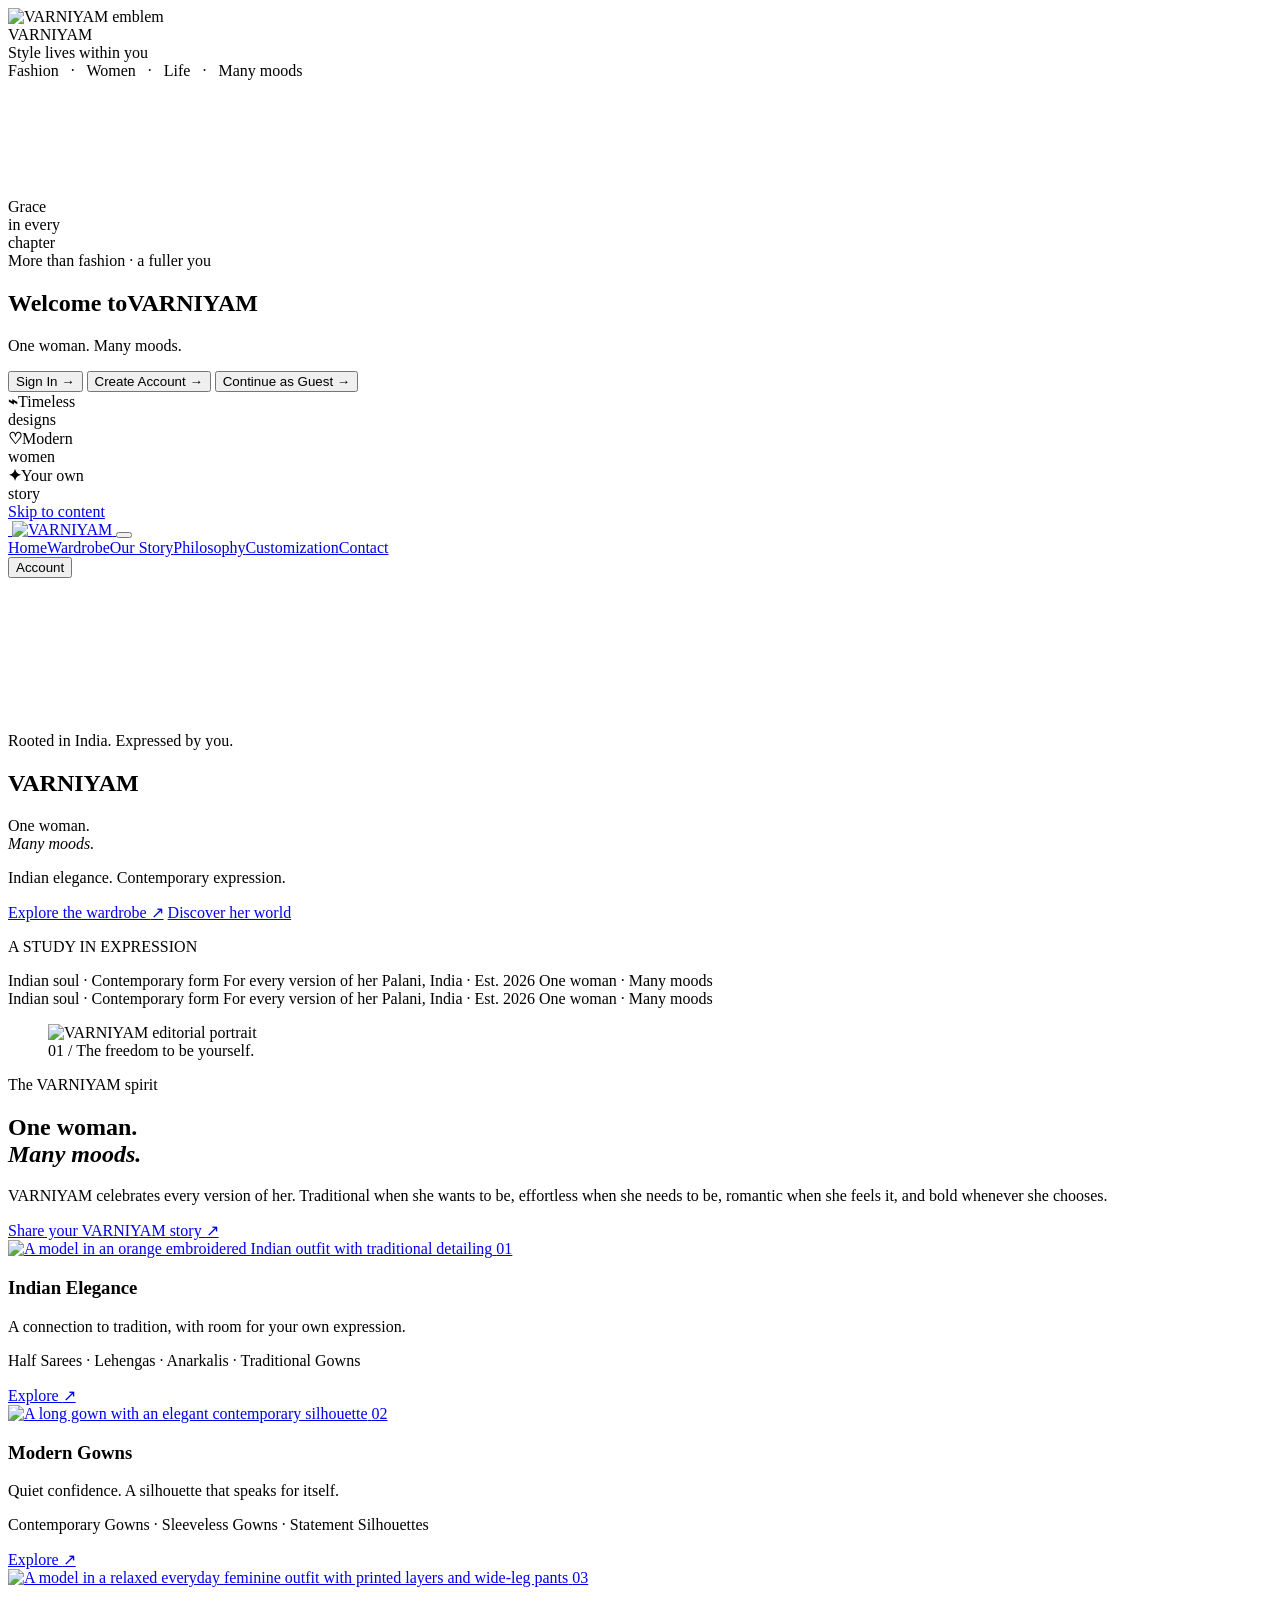
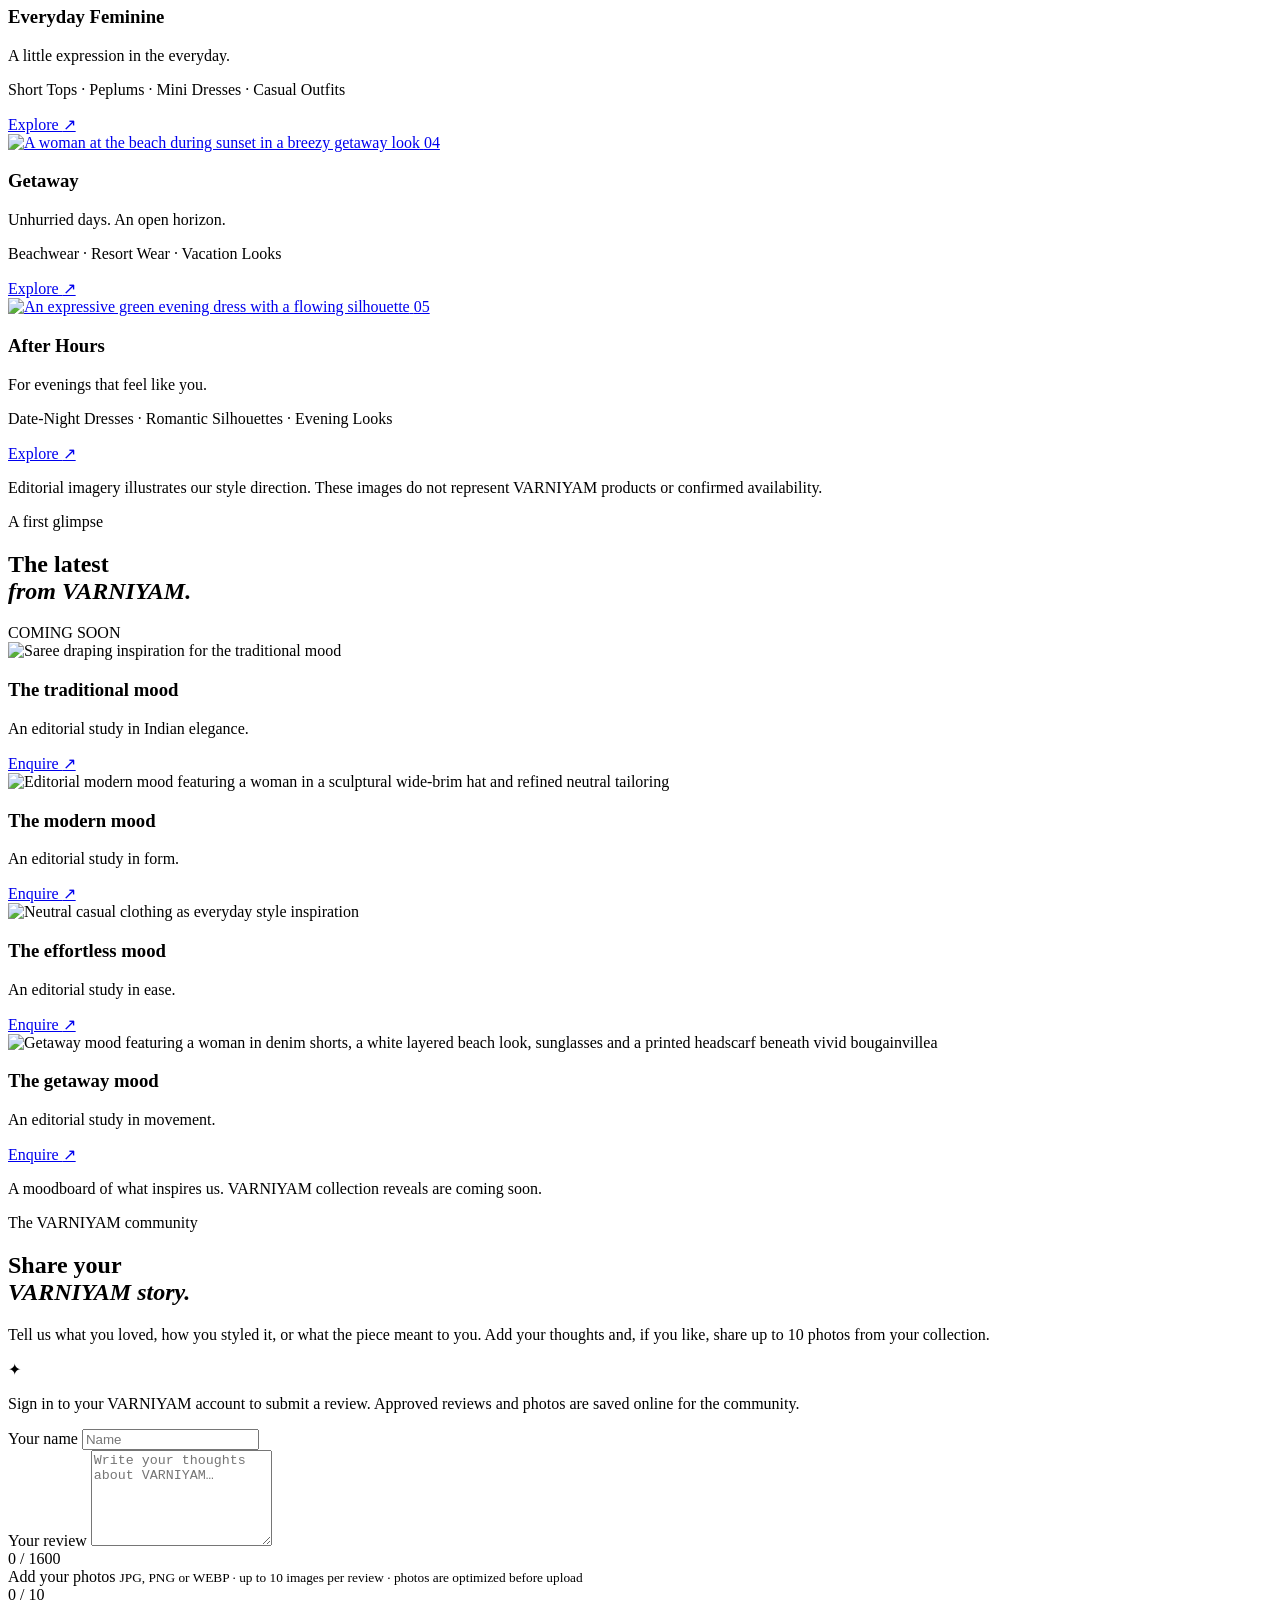
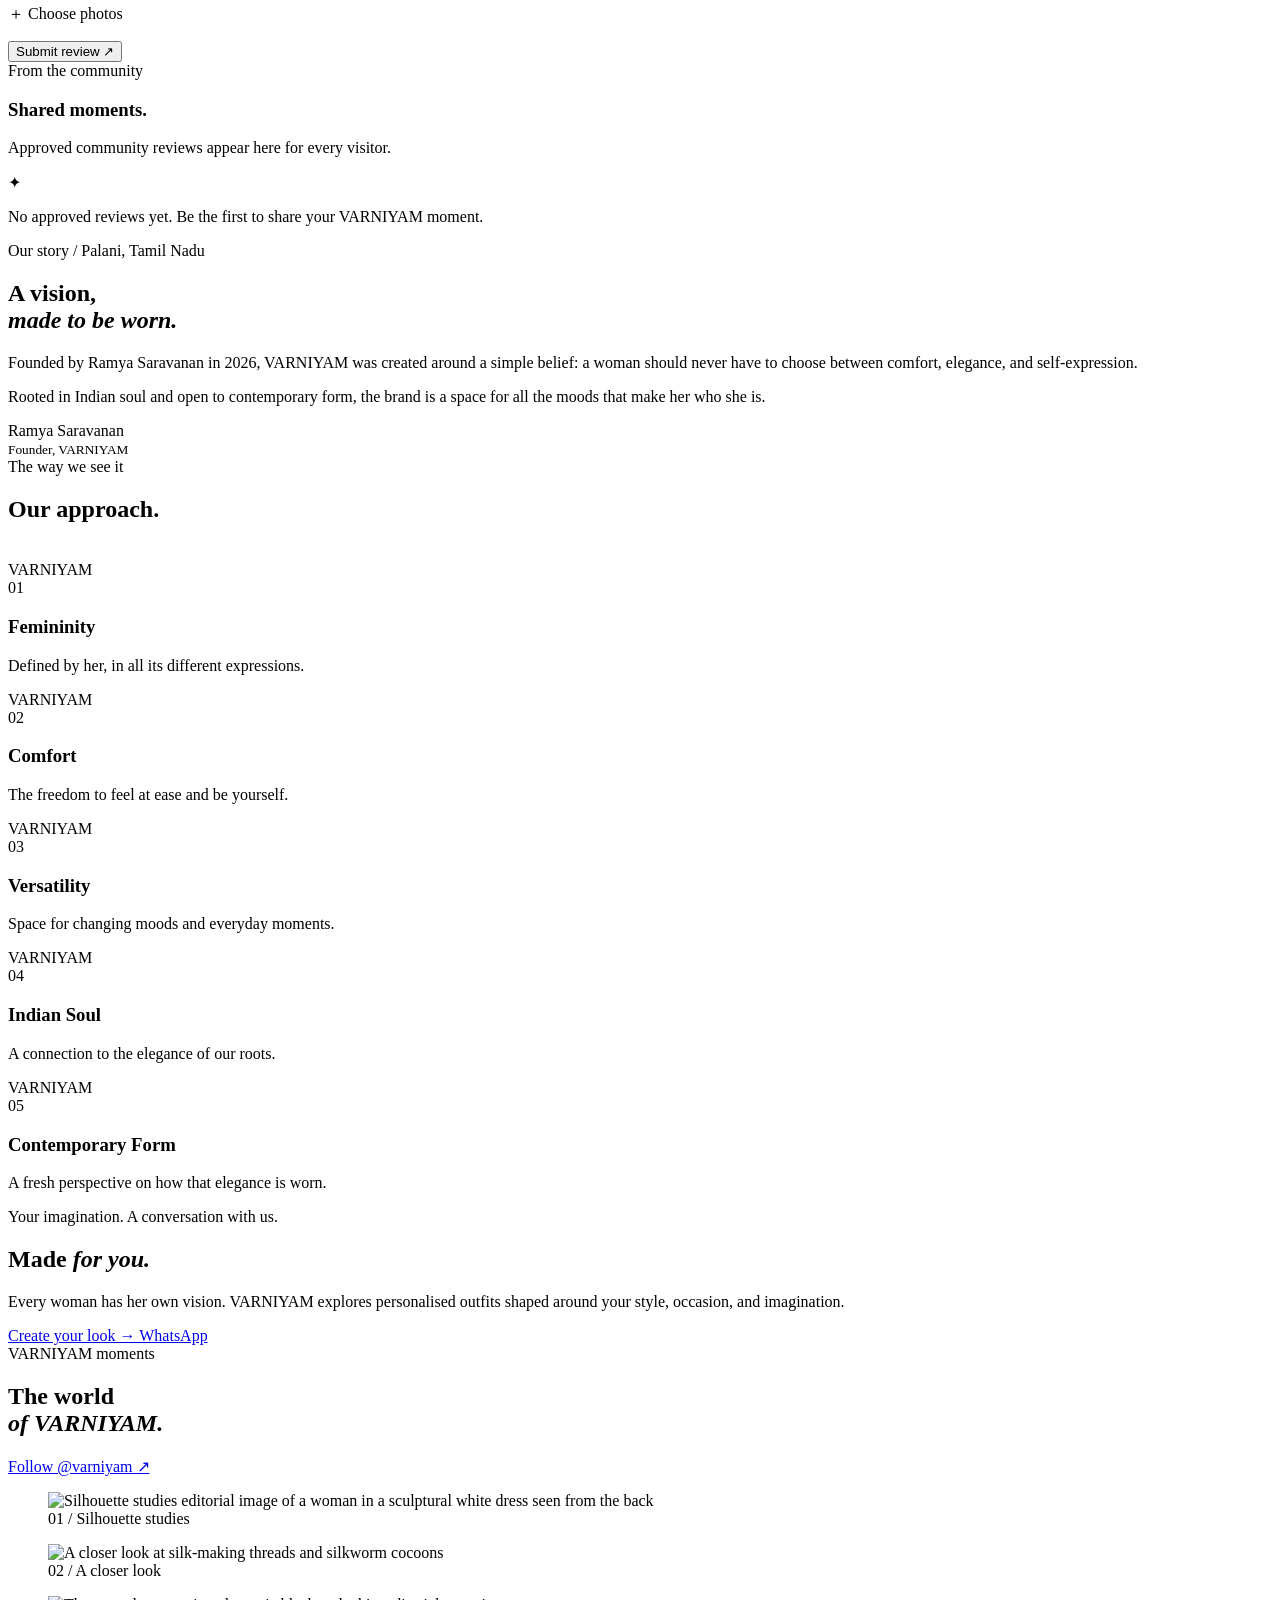
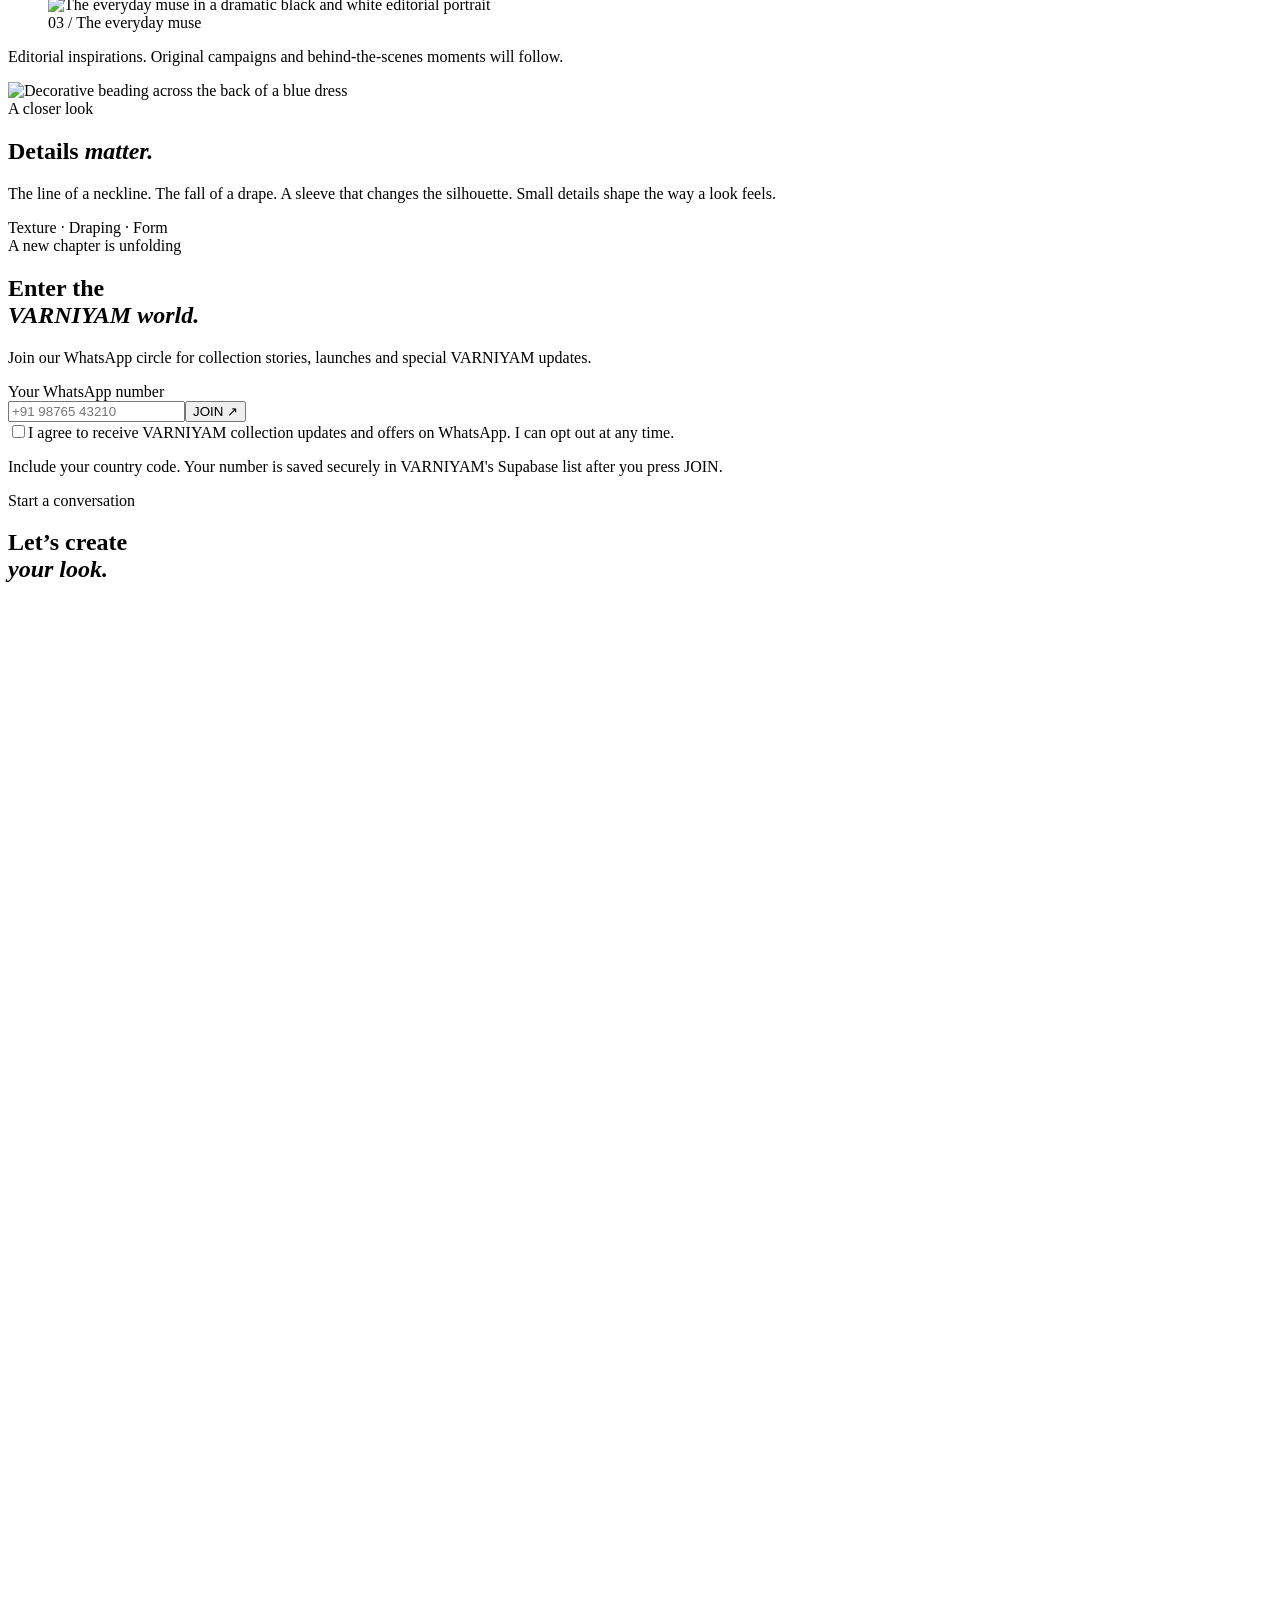
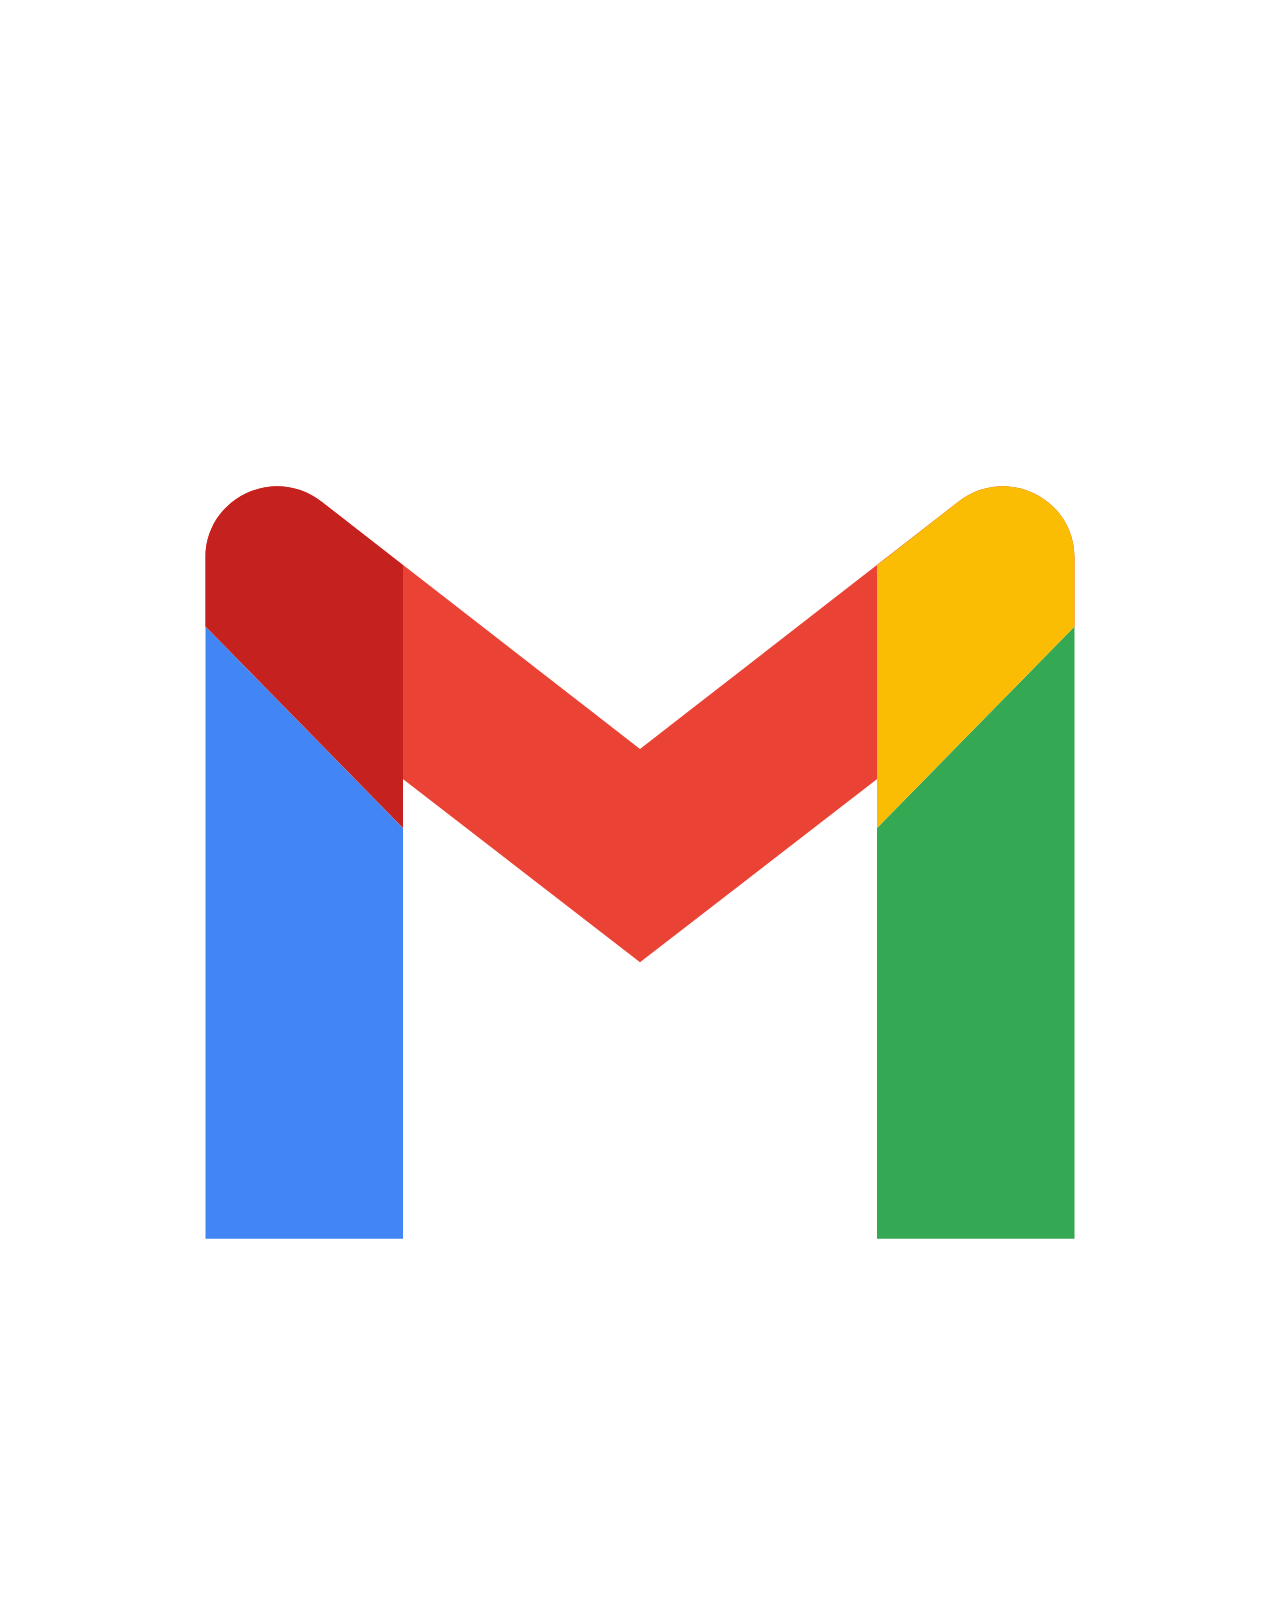
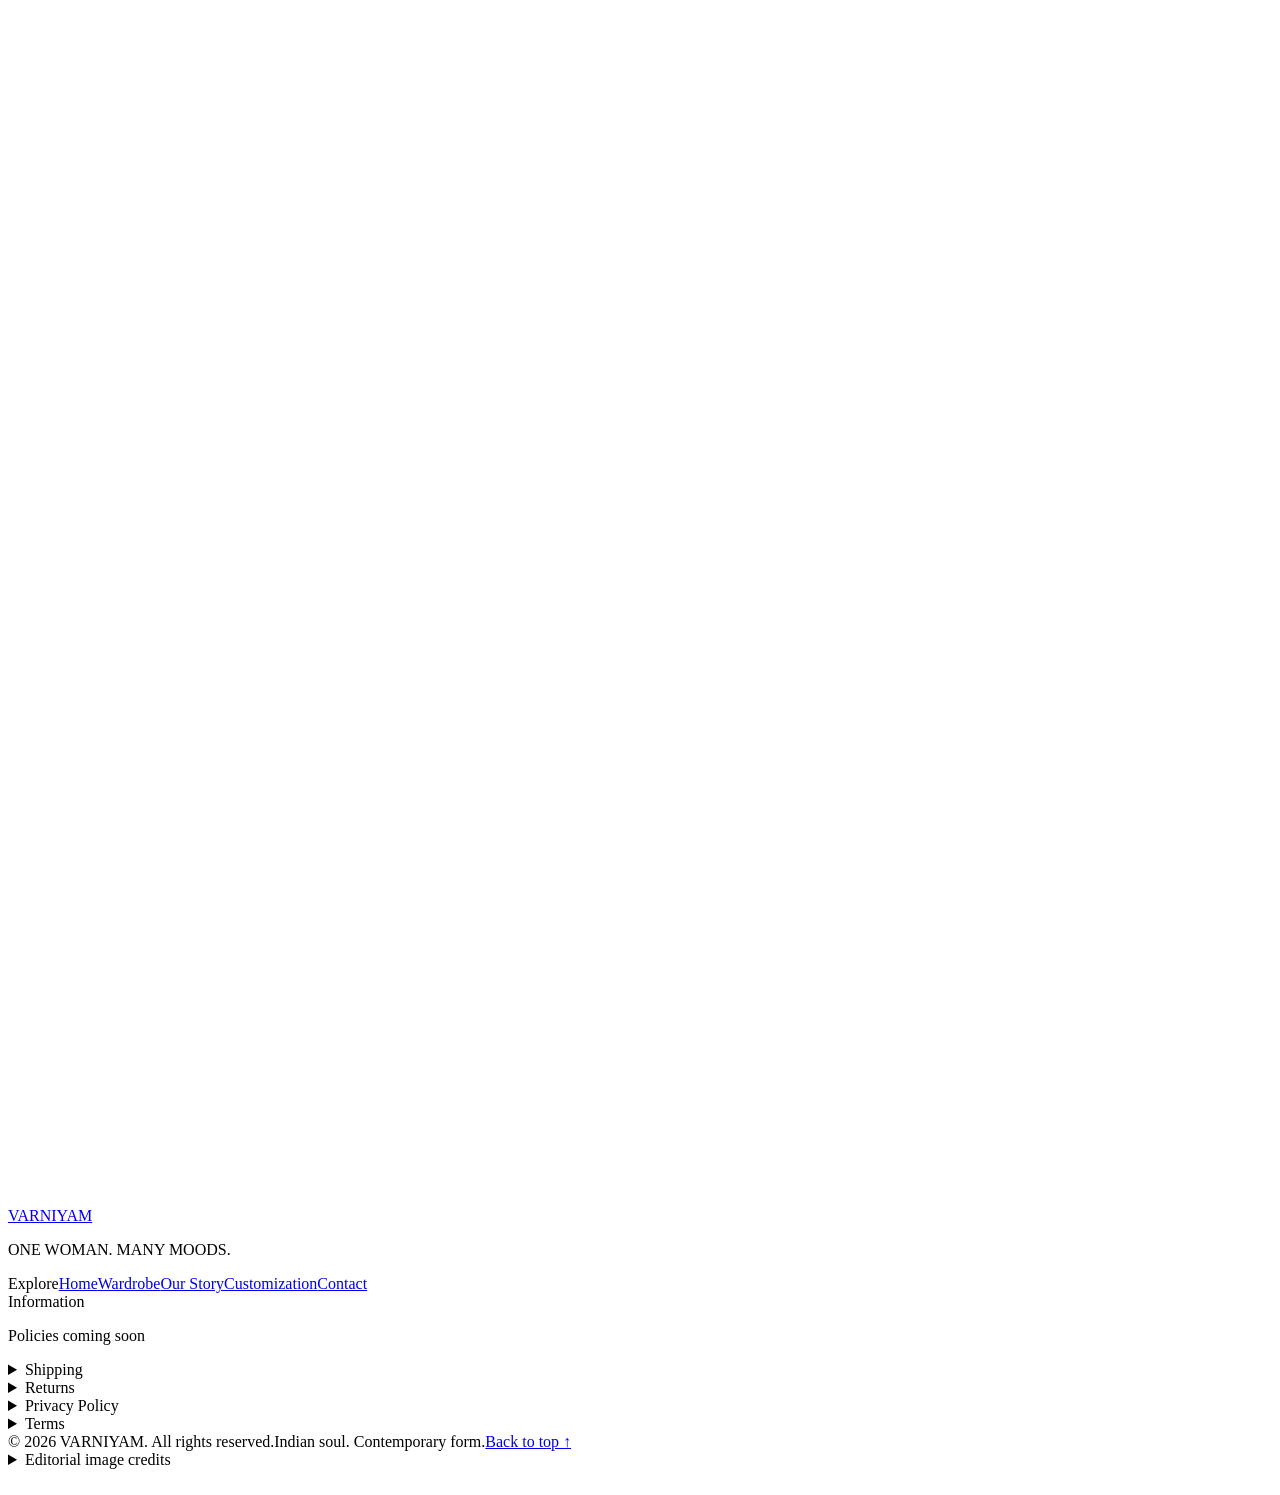
==== index.html @ f99de60a "Add files via upload" ====
<!DOCTYPE html>

<html lang="en">
<head>
<meta charset="utf-8"/>
<meta content="width=device-width, initial-scale=1" name="viewport"/>
<meta content="#f5f2eb" name="theme-color"/>
<title>VARNIYAM — One Woman. Many Moods.</title>
<meta content="Discover VARNIYAM, founded by Ramya Saravanan in Palani, Tamil Nadu. Indian elegance, contemporary expression, and a wardrobe for every version of her." name="description"/>
<meta content="VARNIYAM — One Woman. Many Moods." property="og:title"/>
<meta content="Indian elegance. Contemporary expression. Discover the world of VARNIYAM." property="og:description"/>
<meta content="website" property="og:type"/>
<link href="assets/icons/favicon.svg" rel="icon" type="image/svg+xml"/>
<noscript></noscript>
<link href="css/style.css" rel="stylesheet"/>
</head>
<body>
<div aria-label="Welcome to VARNIYAM" aria-modal="true" class="entry-gate" id="entry-gate" role="dialog">
<div class="entry-shell">
<section aria-label="VARNIYAM brand" class="entry-brand-panel">
<div class="entry-brand-inner">
<img alt="VARNIYAM emblem" class="entry-brand-logo" id="entry-brand-logo"/>
<div class="entry-brand-name">VARNIYAM</div>
<div class="entry-brand-tagline">Style lives within you</div>
<span aria-hidden="true" class="entry-brand-line"></span>
</div>
<div class="entry-brand-bottom">Fashion   ·   Women   ·   Life   ·   Many moods</div>
</section>
<section class="entry-welcome-panel">
<button aria-label="Close account panel" class="entry-close" hidden="" id="entry-close" type="button">×</button>
<div aria-hidden="true" class="entry-editorial">
<figure class="entry-photo one"><img alt="" src="assets/images/login/login-saree-lotus.webp"/></figure>
<figure class="entry-photo two"><img alt="" src="assets/images/login/login-white-saree.webp"/></figure>
<figure class="entry-photo three"><img alt="" src="assets/images/login/login-city-scarf.webp"/></figure>
<div class="entry-editorial-copy">Grace<br/>in every<br/>chapter</div>
</div>
<div class="entry-content">
<div class="entry-view" id="entry-home-view">
<span class="entry-kicker">More than fashion · a fuller you</span>
<h1><span>Welcome to</span>VARNIYAM</h1>
<span aria-hidden="true" class="entry-rule"></span>
<p class="entry-subtitle">One woman. Many moods.</p>
<div class="entry-actions">
<button class="entry-action primary" data-entry-view="signin" type="button">Sign In <span aria-hidden="true">→</span></button>
<button class="entry-action" data-entry-view="signup" type="button">Create Account <span aria-hidden="true">→</span></button>
<button class="entry-action" id="entry-guest" type="button">Continue as Guest <span aria-hidden="true">→</span></button>
</div>
<div aria-label="VARNIYAM membership benefits" class="entry-perks">
<div class="entry-perk"><strong>⌁</strong>Timeless<br/>designs</div>
<div class="entry-perk"><strong>♡</strong>Modern<br/>women</div>
<div class="entry-perk"><strong>✦</strong>Your own<br/>story</div>
</div>
</div>
<form class="entry-view" hidden="" id="entry-signin-view" novalidate="">
<button class="entry-link-button entry-back" data-entry-view="home" type="button">← Back</button>
<h2 class="entry-form-heading">Welcome back.</h2>
<p class="entry-form-copy">Sign in to your VARNIYAM account to share reviews and keep your member experience with you.</p>
<div class="entry-field"><label for="entry-signin-email">Email</label><input autocomplete="email" id="entry-signin-email" placeholder="you@example.com" required="" type="email"/></div>
<div class="entry-field"><label for="entry-signin-password">Password</label><input autocomplete="current-password" id="entry-signin-password" minlength="8" placeholder="Your password" required="" type="password"/></div>
<button class="entry-action primary entry-submit" type="submit">Sign In <span aria-hidden="true">→</span></button>
<div class="entry-form-row"><button class="entry-link-button" data-entry-view="reset" type="button">Forgot password?</button><button class="entry-link-button" data-entry-view="signup" type="button">Create an account</button></div>
<p aria-live="polite" class="entry-auth-status" id="entry-signin-status" role="status"></p>
</form>
<form class="entry-view" hidden="" id="entry-signup-view" novalidate="">
<button class="entry-link-button entry-back" data-entry-view="home" type="button">← Back</button>
<h2 class="entry-form-heading">Become a member.</h2>
<p class="entry-form-copy">Create your VARNIYAM account. We will send a verification email before your membership is fully activated.</p>
<div class="entry-field"><label for="entry-signup-name">Your name</label><input autocomplete="name" id="entry-signup-name" maxlength="80" placeholder="Name" required="" type="text"/></div>
<div class="entry-field"><label for="entry-signup-email">Email</label><input autocomplete="email" id="entry-signup-email" placeholder="you@example.com" required="" type="email"/></div>
<div class="entry-field"><label for="entry-signup-password">Password</label><input autocomplete="new-password" id="entry-signup-password" minlength="8" placeholder="At least 8 characters" required="" type="password"/></div>
<div class="entry-field"><label for="entry-signup-confirm">Confirm password</label><input autocomplete="new-password" id="entry-signup-confirm" minlength="8" placeholder="Repeat password" required="" type="password"/></div>
<button class="entry-action primary entry-submit" type="submit">Create Account <span aria-hidden="true">→</span></button>
<div class="entry-form-row"><span></span><button class="entry-link-button" data-entry-view="signin" type="button">Already a member? Sign in</button></div>
<p aria-live="polite" class="entry-auth-status" id="entry-signup-status" role="status"></p>
</form>
<form class="entry-view" hidden="" id="entry-reset-view" novalidate="">
<button class="entry-link-button entry-back" data-entry-view="signin" type="button">← Back to sign in</button>
<h2 class="entry-form-heading">Reset password.</h2>
<p class="entry-form-copy">Enter your account email and Supabase will send you a password-reset link.</p>
<div class="entry-field"><label for="entry-reset-email">Email</label><input autocomplete="email" id="entry-reset-email" placeholder="you@example.com" required="" type="email"/></div>
<button class="entry-action primary entry-submit" type="submit">Send reset link <span aria-hidden="true">→</span></button>
<p aria-live="polite" class="entry-auth-status" id="entry-reset-status" role="status"></p>
</form>
<form class="entry-view" hidden="" id="entry-update-password-view" novalidate="">
<h2 class="entry-form-heading">Choose a new password.</h2>
<p class="entry-form-copy">Your reset link has been accepted. Set a new password for your VARNIYAM account.</p>
<div class="entry-field"><label for="entry-new-password">New password</label><input autocomplete="new-password" id="entry-new-password" minlength="8" placeholder="At least 8 characters" required="" type="password"/></div>
<button class="entry-action primary entry-submit" type="submit">Update password <span aria-hidden="true">→</span></button>
<p aria-live="polite" class="entry-auth-status" id="entry-update-status" role="status"></p>
</form>
<div class="entry-view" hidden="" id="entry-account-view">
<button class="entry-link-button entry-back" id="entry-account-back" type="button">← Enter website</button>
<h2 class="entry-form-heading">My account.</h2>
<p class="entry-form-copy">Your VARNIYAM membership is active on this device.</p>
<div class="entry-account-card">
<div class="entry-account-avatar" id="entry-account-avatar">V</div>
<div class="entry-account-name" id="entry-account-name">VARNIYAM member</div>
<div class="entry-account-email" id="entry-account-email"></div>
<div class="entry-account-actions">
<button class="entry-action primary" id="entry-account-enter" type="button">Enter VARNIYAM <span aria-hidden="true">→</span></button>
<button class="entry-action" id="entry-logout" type="button">Log out</button>
</div>
</div>
<p aria-live="polite" class="entry-auth-status" id="entry-account-status" role="status"></p>
</div>
</div>
</section>
</div>
</div>
<a class="skip" href="#main">Skip to content</a>
<header>
<div class="header-inner wrap">
<a aria-label="VARNIYAM home" class="logo header-brand" href="#home">
<img alt="" aria-hidden="true" class="header-brand-mark" src="assets/icons/varniyam-logo-mark.webp"/>
<img alt="VARNIYAM" class="header-brand-wordmark" src="assets/icons/varniyam-wordmark.webp"/>
</a>
<button aria-controls="navigation" aria-expanded="false" aria-label="Open navigation" class="menu-toggle" type="button"><span></span><span></span></button>
<nav aria-label="Main navigation" class="nav" id="navigation">
<a aria-current="location" href="#home">Home</a><a href="#wardrobe">Wardrobe</a><a href="#story">Our Story</a><a href="#philosophy">Philosophy</a><a href="#customization">Customization</a><a href="#contact">Contact</a><div class="nav-member" id="nav-member"><span class="nav-member-greeting" hidden="" id="nav-member-greeting"></span><button class="nav-account-button" id="account-button" type="button">Account</button><button class="nav-logout-button" hidden="" id="nav-logout-button" type="button">Log out</button></div>
</nav>
</div>
</header>
<div class="member-welcome-bar" hidden="" id="member-welcome-bar">
<div class="member-welcome-inner wrap">Welcome back, <strong id="member-welcome-name">VARNIYAM member</strong><span aria-hidden="true">•</span><span>Your account is signed in.</span></div>
</div>
<main id="main">
<section aria-labelledby="hero-title" class="hero" id="home">
<video aria-hidden="true" class="hero-gaze-video" muted="" playsinline="" poster="assets/images/hero/hero-gaze-poster.jpg" preload="auto" tabindex="-1">
<source src="assets/video/hero-gaze.mp4" type="video/mp4"/>
</video>
<div class="hero-copy">
<span class="eyebrow">Rooted in India. Expressed by you.</span>
<h1 id="hero-title">VARNIYAM</h1>
<div class="hero-line">One woman.<br/><em>Many moods.</em></div>
<p>Indian elegance. Contemporary expression.</p>
<a class="button solid" href="#wardrobe">Explore the wardrobe <span aria-hidden="true">↗</span></a>
<a class="scroll-hint" href="#statement">Discover her world</a>
</div>
<p class="hero-gaze-caption">A STUDY IN EXPRESSION</p>
</section>
<div aria-label="VARNIYAM brand highlights" class="brand-strip">
<div class="brand-marquee">
<div class="brand-track">
<div class="brand-group">
<span>Indian soul · Contemporary form</span>
<span>For every version of her</span>
<span>Palani, India · Est. 2026</span>
<span>One woman · Many moods</span>
</div>
<div aria-hidden="true" class="brand-group">
<span>Indian soul · Contemporary form</span>
<span>For every version of her</span>
<span>Palani, India · Est. 2026</span>
<span>One woman · Many moods</span>
</div>
</div>
</div>
</div>
<section aria-labelledby="statement-title" class="statement section wrap" id="statement">
<figure class="reveal statement-new-portrait"><div class="photo"><img alt="VARNIYAM editorial portrait" loading="lazy" src="assets/images/other/editorial-portrait.webp"/></div><figcaption class="caption">01 / The freedom to be yourself.</figcaption></figure>
<div class="reveal"><span class="eyebrow">The VARNIYAM spirit</span><h2 id="statement-title">One woman.<br/><em>Many moods.</em></h2><p>VARNIYAM celebrates every version of her. Traditional when she wants to be, effortless when she needs to be, romantic when she feels it, and bold whenever she chooses.</p><a class="text-link" href="#reviews">Share your VARNIYAM story <span aria-hidden="true">↗</span></a></div>
</section>
<section aria-label="VARNIYAM wardrobe" class="wardrobe section" id="wardrobe">
<div class="wardrobe-stage wrap" data-wardrobe-stage="">
<div aria-label="VARNIYAM wardrobe categories" class="wardrobe-capsules">
<article class="wardrobe-capsule" data-wardrobe-item="" id="indian" style="--wardrobe-index:0">
<a aria-label="Explore Indian Elegance" class="wardrobe-image-pill" href="indian-elegance.html">
<img alt="A model in an orange embroidered Indian outfit with traditional detailing" loading="lazy" src="assets/images/wardrobe/wardrobe-indian-elegance.webp"/>
<span class="wardrobe-number">01</span>
</a>
<div class="wardrobe-capsule-copy">
<h3>Indian Elegance</h3>
<p>A connection to tradition, with room for your own expression.</p>
<p class="categories">Half Sarees · Lehengas · Anarkalis · Traditional Gowns</p>
<a class="wardrobe-mini-link" href="indian-elegance.html">Explore <span aria-hidden="true">↗</span></a>
</div>
</article>
<article class="wardrobe-capsule" data-wardrobe-item="" id="gowns" style="--wardrobe-index:1">
<a aria-label="Explore Modern Gowns" class="wardrobe-image-pill" href="modern-gowns.html">
<img alt="A long gown with an elegant contemporary silhouette" loading="lazy" src="https://images.pexels.com/photos/33365174/pexels-photo-33365174.jpeg?auto=compress&amp;cs=tinysrgb&amp;w=1000"/>
<span class="wardrobe-number">02</span>
</a>
<div class="wardrobe-capsule-copy">
<h3>Modern Gowns</h3>
<p>Quiet confidence. A silhouette that speaks for itself.</p>
<p class="categories">Contemporary Gowns · Sleeveless Gowns · Statement Silhouettes</p>
<a class="wardrobe-mini-link" href="modern-gowns.html">Explore <span aria-hidden="true">↗</span></a>
</div>
</article>
<article class="wardrobe-capsule" data-wardrobe-item="" id="everyday" style="--wardrobe-index:2">
<a aria-label="Explore Everyday Feminine" class="wardrobe-image-pill" href="everyday-feminine.html">
<img alt="A model in a relaxed everyday feminine outfit with printed layers and wide-leg pants" loading="lazy" src="assets/images/wardrobe/wardrobe-everyday-feminine.webp"/>
<span class="wardrobe-number">03</span>
</a>
<div class="wardrobe-capsule-copy">
<h3>Everyday Feminine</h3>
<p>A little expression in the everyday.</p>
<p class="categories">Short Tops · Peplums · Mini Dresses · Casual Outfits</p>
<a class="wardrobe-mini-link" href="everyday-feminine.html">Explore <span aria-hidden="true">↗</span></a>
</div>
</article>
<article class="wardrobe-capsule" data-wardrobe-item="" id="getaway" style="--wardrobe-index:3">
<a aria-label="Explore Getaway" class="wardrobe-image-pill" href="getaway.html">
<img alt="A woman at the beach during sunset in a breezy getaway look" loading="lazy" src="assets/images/wardrobe/wardrobe-getaway.webp"/>
<span class="wardrobe-number">04</span>
</a>
<div class="wardrobe-capsule-copy">
<h3>Getaway</h3>
<p>Unhurried days. An open horizon.</p>
<p class="categories">Beachwear · Resort Wear · Vacation Looks</p>
<a class="wardrobe-mini-link" href="getaway.html">Explore <span aria-hidden="true">↗</span></a>
</div>
</article>
<article class="wardrobe-capsule" data-wardrobe-item="" id="after-hours" style="--wardrobe-index:4">
<a aria-label="Explore After Hours" class="wardrobe-image-pill" href="after-hours.html">
<img alt="An expressive green evening dress with a flowing silhouette" loading="lazy" src="https://images.pexels.com/photos/7273705/pexels-photo-7273705.jpeg?auto=compress&amp;cs=tinysrgb&amp;w=1000"/>
<span class="wardrobe-number">05</span>
</a>
<div class="wardrobe-capsule-copy">
<h3>After Hours</h3>
<p>For evenings that feel like you.</p>
<p class="categories">Date-Night Dresses · Romantic Silhouettes · Evening Looks</p>
<a class="wardrobe-mini-link" href="after-hours.html">Explore <span aria-hidden="true">↗</span></a>
</div>
</article>
</div>
<p class="note wardrobe-note">Editorial imagery illustrates our style direction. These images do not represent VARNIYAM products or confirmed availability.</p>
</div>
</section>


<section aria-labelledby="latest-title" class="latest section"><div class="wrap">
<div class="section-top reveal"><div><span class="eyebrow">A first glimpse</span><h2 id="latest-title">The latest<br/><em>from VARNIYAM.</em></h2></div><span class="pill">COMING SOON</span></div>
<div class="latest-grid">
<article class="reveal"><div class="photo"><img alt="Saree draping inspiration for the traditional mood" height="700" loading="lazy" src="https://images.pexels.com/photos/32597575/pexels-photo-32597575.jpeg?auto=compress&amp;cs=tinysrgb&amp;w=1200" width="500"/></div><h3>The traditional mood</h3><p>An editorial study in Indian elegance.</p><a class="text-link" href="#contact">Enquire <span aria-hidden="true">↗</span></a></article>
<article class="reveal"><div class="photo"><img alt="Editorial modern mood featuring a woman in a sculptural wide-brim hat and refined neutral tailoring" height="700" loading="lazy" src="assets/images/other/latest-modern-mood.webp" style="object-position:center 28%" width="500"/></div><h3>The modern mood</h3><p>An editorial study in form.</p><a class="text-link" href="#contact">Enquire <span aria-hidden="true">↗</span></a></article>
<article class="reveal"><div class="photo"><img alt="Neutral casual clothing as everyday style inspiration" height="700" loading="lazy" src="https://images.pexels.com/photos/30698041/pexels-photo-30698041.jpeg?auto=compress&amp;cs=tinysrgb&amp;w=1000" width="500"/></div><h3>The effortless mood</h3><p>An editorial study in ease.</p><a class="text-link" href="#contact">Enquire <span aria-hidden="true">↗</span></a></article>
<article class="reveal"><div class="photo"><img alt="Getaway mood featuring a woman in denim shorts, a white layered beach look, sunglasses and a printed headscarf beneath vivid bougainvillea" height="700" loading="lazy" src="assets/images/other/latest-getaway-mood.webp" width="500"/></div><h3>The getaway mood</h3><p>An editorial study in movement.</p><a class="text-link" href="#contact">Enquire <span aria-hidden="true">↗</span></a></article>
</div><p class="note">A moodboard of what inspires us. VARNIYAM collection reveals are coming soon.</p>
</div></section>
<section aria-labelledby="reviews-title" class="reviews section" id="reviews">
<div class="wrap reviews-shell">
<div class="reviews-intro reveal">
<span class="eyebrow">The VARNIYAM community</span>
<h2 id="reviews-title">Share your<br/><em>VARNIYAM story.</em></h2>
<p>Tell us what you loved, how you styled it, or what the piece meant to you. Add your thoughts and, if you like, share up to 10 photos from your collection.</p>
<div class="reviews-note" role="note">
<span aria-hidden="true">✦</span>
<p id="review-auth-note">Sign in to your VARNIYAM account to submit a review. Approved reviews and photos are saved online for the community.</p>
</div>
</div>
<form class="review-form reveal" id="review-form" novalidate="">
<div class="review-field">
<label for="review-name">Your name</label>
<input autocomplete="name" id="review-name" maxlength="60" name="name" placeholder="Name" required="" type="text"/>
</div>
<div class="review-field">
<label for="review-message">Your review</label>
<textarea id="review-message" maxlength="1600" name="message" placeholder="Write your thoughts about VARNIYAM…" required="" rows="6"></textarea>
<div class="review-field-meta"><span id="review-message-count">0 / 1600</span></div>
</div>
<div class="review-upload">
<div class="review-upload-top">
<div>
<span class="review-upload-label">Add your photos</span>
<small>JPG, PNG or WEBP · up to 10 images per review · photos are optimized before upload</small>
</div>
<span class="review-photo-count" id="review-photo-count">0 / 10</span>
</div>
<input accept="image/jpeg,image/png,image/webp" hidden="" id="review-photos" multiple="" name="photos" type="file"/>
<label class="review-upload-button" for="review-photos">
<span aria-hidden="true">＋</span>
          Choose photos
        </label>
<div aria-live="polite" class="review-preview-grid" id="review-preview-grid"></div>
</div>
<div class="review-form-footer">
<p aria-live="polite" class="review-status" id="review-status" role="status"></p>
<button class="button solid" type="submit">Submit review <span aria-hidden="true">↗</span></button>
</div>
</form>
</div>
<div class="wrap review-wall-wrap">
<div class="review-wall-heading reveal">
<div>
<span class="eyebrow">From the community</span>
<h3>Shared moments.</h3>
</div>
<p>Approved community reviews appear here for every visitor.</p>
</div>
<div aria-live="polite" class="review-wall" id="review-wall"></div>
<div class="review-empty" id="review-empty">
<span aria-hidden="true">✦</span>
<p>No approved reviews yet. Be the first to share your VARNIYAM moment.</p>
</div>
<nav aria-label="Community review pages" class="review-pagination" hidden="" id="review-pagination">
<button aria-label="Show newer reviews" class="review-page-button" id="review-prev" type="button">← Previous</button>
<span aria-live="polite" class="review-page-indicator" id="review-page-indicator">Page 1</span>
<button aria-label="Show older reviews" class="review-page-button" id="review-next" type="button">Next →</button>
</nav>
</div>
</section>
<section aria-labelledby="story-title" class="story section wrap" id="story"><div class="story-text reveal"><span class="eyebrow">Our story / Palani, Tamil Nadu</span><h2 id="story-title"><span class="story-title-line">A vision,</span><br/><em>made to be worn.</em></h2><div class="story-copy"><p>Founded by Ramya Saravanan in 2026, VARNIYAM was created around a simple belief: a woman should never have to choose between comfort, elegance, and self-expression.</p><p>Rooted in Indian soul and open to contemporary form, the brand is a space for all the moods that make her who she is.</p></div><div class="story-signoff"><div class="signature">Ramya Saravanan</div><small>Founder, VARNIYAM</small></div></div></section>
<section aria-labelledby="approach-title" class="approach section wrap" id="philosophy"><div class="approach-title reveal"><span class="eyebrow">The way we see it</span><h2 id="approach-title">Our approach.</h2></div><div class="approach-cards"><article class="approach-card reveal" tabindex="0"><div class="approach-card-art art-1"><img alt="" aria-hidden="true" src="assets/images/approach/approach-ornament-frame.webp"/><div class="approach-card-content"><div aria-label="VARNIYAM" class="approach-card-brand"><img alt="" aria-hidden="true" class="approach-brand-mark"/><span class="approach-brand-word">VARNIYAM</span></div><span class="approach-number">01</span><h3>Femininity</h3><p>Defined by her, in all its different expressions.</p></div></div></article><article class="approach-card reveal" tabindex="0"><div class="approach-card-art art-2"><div class="approach-card-content"><div aria-label="VARNIYAM" class="approach-card-brand"><img alt="" aria-hidden="true" class="approach-brand-mark"/><span class="approach-brand-word">VARNIYAM</span></div><span class="approach-number">02</span><h3>Comfort</h3><p>The freedom to feel at ease and be yourself.</p></div></div></article><article class="approach-card reveal" tabindex="0"><div class="approach-card-art art-3"><div class="approach-card-content"><div aria-label="VARNIYAM" class="approach-card-brand"><img alt="" aria-hidden="true" class="approach-brand-mark"/><span class="approach-brand-word">VARNIYAM</span></div><span class="approach-number">03</span><h3>Versatility</h3><p>Space for changing moods and everyday moments.</p></div></div></article><article class="approach-card reveal" tabindex="0"><div class="approach-card-art art-4"><div class="approach-card-content"><div aria-label="VARNIYAM" class="approach-card-brand"><img alt="" aria-hidden="true" class="approach-brand-mark"/><span class="approach-brand-word">VARNIYAM</span></div><span class="approach-number">04</span><h3>Indian Soul</h3><p>A connection to the elegance of our roots.</p></div></div></article><article class="approach-card reveal" tabindex="0"><div class="approach-card-art art-5"><div class="approach-card-content"><div aria-label="VARNIYAM" class="approach-card-brand"><img alt="" aria-hidden="true" class="approach-brand-mark"/><span class="approach-brand-word">VARNIYAM</span></div><span class="approach-number">05</span><h3>Contemporary Form</h3><p>A fresh perspective on how that elegance is worn.</p></div></div></article></div></section>
<section aria-labelledby="custom-title" class="custom section custom-made-for-you" id="customization"><div class="custom-made-inner wrap"><div class="custom-made-copy reveal"><span class="eyebrow">Your imagination. A conversation with us.</span><h2 id="custom-title">Made <em>for you.</em></h2><p>Every woman has her own vision. VARNIYAM explores personalised outfits shaped around your style, occasion, and imagination.</p><a class="button solid" href="https://wa.me/919363352518?text=Hello%20VARNIYAM%2C%20I%20would%20like%20to%20know%20more%20about%20custom%20outfits." rel="noopener noreferrer" target="_blank">Create your look → WhatsApp</a></div></div></section>
<section aria-labelledby="moments-title" class="moments section wrap"><div class="section-top reveal"><div><span class="eyebrow">VARNIYAM moments</span><h2 id="moments-title">The world<br/><em>of VARNIYAM.</em></h2></div><a class="text-link" href="https://www.instagram.com/varniyam/" rel="noopener noreferrer" target="_blank">Follow @varniyam <span aria-hidden="true">↗</span></a></div><div class="moments-grid moments-curved-grid">
<figure class="reveal moment-card moment-card-1"><div class="photo"><img alt="Silhouette studies editorial image of a woman in a sculptural white dress seen from the back" loading="lazy" src="assets/images/other/moment-silhouette-studies.webp"/></div><figcaption class="caption">01 / Silhouette studies</figcaption></figure><figure class="reveal moment-card moment-card-2"><div class="photo"><img alt="A closer look at silk-making threads and silkworm cocoons" loading="lazy" src="assets/images/other/moment-silk-making.webp"/></div><figcaption class="caption">02 / A closer look</figcaption></figure><figure class="reveal moment-card moment-card-3"><div class="photo"><img alt="The everyday muse in a dramatic black and white editorial portrait" loading="lazy" src="assets/images/other/moment-everyday-muse.webp"/></div><figcaption class="caption">03 / The everyday muse</figcaption></figure>
</div><p class="note">Editorial inspirations. Original campaigns and behind-the-scenes moments will follow.</p></section>
<section aria-labelledby="detail-title" class="detail section wrap"><div class="photo reveal"><img alt="Decorative beading across the back of a blue dress" height="700" loading="lazy" src="https://images.pexels.com/photos/10457695/pexels-photo-10457695.jpeg?auto=compress&amp;cs=tinysrgb&amp;w=1000" width="1000"/></div><div class="reveal"><span class="eyebrow">A closer look</span><h2 id="detail-title">Details <em>matter.</em></h2><p>The line of a neckline. The fall of a drape. A sleeve that changes the silhouette. Small details shape the way a look feels.</p><span class="eyebrow">Texture · Draping · Form</span></div></section>
<section aria-labelledby="community-title" class="community section wrap"><span class="eyebrow">A new chapter is unfolding</span><h2 id="community-title">Enter the<br/><em>VARNIYAM world.</em></h2><p>Join our WhatsApp circle for collection stories, launches and special VARNIYAM updates.</p><form class="newsletter" id="newsletter"><label for="whatsapp-phone">Your WhatsApp number</label><div class="newsletter-row"><input aria-describedby="newsletter-note newsletter-status" autocomplete="tel" id="whatsapp-phone" inputmode="tel" maxlength="24" placeholder="+91 98765 43210" required="" type="tel"/><button type="submit">JOIN <span aria-hidden="true">↗</span></button></div><label class="whatsapp-consent"><input id="whatsapp-consent" required="" type="checkbox"/><span>I agree to receive VARNIYAM collection updates and offers on WhatsApp. I can opt out at any time.</span></label><p class="note" id="newsletter-note">Include your country code. Your number is saved securely in VARNIYAM's Supabase list after you press JOIN.</p><p class="form-status" id="newsletter-status" role="status"></p></form><noscript><p class="note">JavaScript is required to join WhatsApp updates. You can also follow <a href="https://www.instagram.com/varniyam/">@varniyam</a>.</p></noscript></section>
<section aria-labelledby="contact-title" class="contact section" id="contact"><div class="wrap contact-inner"><div><span class="eyebrow">Start a conversation</span><h2 id="contact-title">Let’s create<br/><em>your look.</em></h2></div><div aria-label="VARNIYAM social contact platforms" class="contact-socials">
<div class="social-float whatsapp"><a aria-label="Open VARNIYAM on WhatsApp" class="social-logo whatsapp-logo" href="https://wa.me/919363352518" rel="noopener noreferrer" target="_blank" title="WhatsApp">
<svg aria-hidden="true" viewbox="0 0 64 64"><path d="M32 8C19.1 8 8.6 18.2 8.6 30.8c0 4.2 1.2 8.3 3.4 11.8L8 56l13.8-3.6c3.2 1.7 6.7 2.6 10.2 2.6 12.9 0 23.4-10.2 23.4-22.8S44.9 8 32 8Zm0 42.9c-3.2 0-6.3-.9-9-2.6l-.9-.5-8.2 2.1 2.2-7.9-.6-.9a19 19 0 0 1-3-10.3C12.5 20.4 21.2 12 32 12s19.5 8.4 19.5 18.8S42.8 50.9 32 50.9Z" fill="#fff"></path><path d="M42.7 36.3c-.6-.3-3.6-1.8-4.1-2-.6-.2-1-.3-1.4.3-.4.6-1.6 2-2 2.4-.4.4-.7.5-1.3.2-3.5-1.7-5.8-3.1-8.1-7-.6-1 .6-.9 1.7-3 .2-.4.1-.8-.1-1.1-.2-.3-1.4-3.3-1.9-4.5-.5-1.2-1-1-1.4-1h-1.2c-.4 0-1.1.2-1.7.8-.6.6-2.2 2.1-2.2 5.1s2.2 5.9 2.5 6.3c.3.4 4.3 6.6 10.5 9.2 3.9 1.7 5.4 1.8 7.3 1.5 1.2-.2 3.6-1.5 4.1-2.9.5-1.4.5-2.6.4-2.9-.2-.4-.6-.5-1.1-.8Z" fill="#fff"></path></svg>
</a></div>
<div class="social-float gmail"><a aria-label="Email VARNIYAM" class="social-logo gmail-logo" href="mailto:Varniyam.ramya@gmail.com" title="Email">
<svg aria-hidden="true" viewbox="0 0 64 64"><path d="M10 18v31h10V28.2L10 18Z" fill="#4285F4"></path><path d="M44 28.2V49h10V18L44 28.2Z" fill="#34A853"></path><path d="M10 18l22 17 22-17v-3.5c0-3-3.5-4.7-5.9-2.8L32 24.2 15.9 11.7C13.5 9.8 10 11.5 10 14.5V18Z" fill="#EA4335"></path><path d="M44 28.2 54 18v-3.5c0-3-3.5-4.7-5.9-2.8L44 14.9v13.3Z" fill="#FBBC04"></path><path d="m10 18 10 10.2V14.9l-4.1-3.2C13.5 9.8 10 11.5 10 14.5V18Z" fill="#C5221F"></path></svg>
</a></div>
<div class="social-float instagram"><a aria-label="Open VARNIYAM on Instagram" class="social-logo instagram-logo" href="https://www.instagram.com/varniyam?stkn=MWloYWVyOWsxcjRzcQ==" rel="noopener noreferrer" target="_blank" title="Instagram">
<svg aria-hidden="true" viewbox="0 0 64 64"><rect fill="none" height="34" rx="10" ry="10" stroke="#fff" stroke-width="5" width="34" x="15" y="15"></rect><circle cx="32" cy="32" fill="none" r="8.5" stroke="#fff" stroke-width="5"></circle><circle cx="43.5" cy="20.5" fill="#fff" r="3.3"></circle></svg>
</a></div>
</div></div></section>
</main>
<footer><div class="wrap"><div class="footer-main"><div class="footer-brand"><a class="logo" href="#home">VARNIYAM</a><p>ONE WOMAN. MANY MOODS.</p></div><nav aria-label="Footer navigation" class="footer-links"><span class="eyebrow">Explore</span><a href="#home">Home</a><a href="#wardrobe">Wardrobe</a><a href="#story">Our Story</a><a href="#customization">Customization</a><a href="#contact">Contact</a></nav><div class="policies"><span class="eyebrow">Information</span><p>Policies coming soon</p><details><summary>Shipping</summary><p>Shipping information has not been published. Please contact VARNIYAM with your enquiry.</p></details><details><summary>Returns</summary><p>A returns policy has not been published. Please discuss terms with VARNIYAM before placing an order.</p></details><details><summary>Privacy Policy</summary><p>The full privacy policy is coming soon. If you join WhatsApp updates, the phone number and consent you provide are saved in Supabase so VARNIYAM can manage your subscription and messaging preferences. The community review form sends the name, review text, and selected photos you choose to Supabase so VARNIYAM can moderate them and, after approval, display them publicly. Editorial images load from Pexels; Instagram and WhatsApp links take you to those services.</p></details><details><summary>Terms</summary><p>Terms are coming soon. This website is a brand portfolio. Editorial images are inspiration and do not confirm product availability.</p></details></div></div><div class="footer-bottom"><span>© 2026 VARNIYAM. All rights reserved.</span><span>Indian soul. Contemporary form.</span><a href="#home">Back to top ↑</a></div><details class="image-credits"><summary>Editorial image credits</summary><p>Independent editorial photography, used as style inspiration. Photographs by <a href="https://www.pexels.com/photo/elegant-woman-in-traditional-saree-indoors-32597575/" rel="noopener noreferrer" target="_blank">Rehman Alee</a>, <a href="https://www.pexels.com/photo/girl-in-a-green-dress-7273705/" rel="noopener noreferrer" target="_blank">Alejandro Peralta</a>, <a href="https://www.pexels.com/photo/stylish-woman-in-cozy-beige-loungewear-30698041/" rel="noopener noreferrer" target="_blank">Sara Kazemi</a>, <a href="https://www.pexels.com/photo/a-woman-wearing-a-white-dress-at-the-beach-8112481/" rel="noopener noreferrer" target="_blank">Rachel Claire</a>, <a href="https://www.pexels.com/photo/satin-dress-with-beads-10457695/" rel="noopener noreferrer" target="_blank">Ekaterina</a>. Used under the <a href="https://www.pexels.com/license/" rel="noopener noreferrer" target="_blank">Pexels license</a>. Gown photograph by <a href="https://www.pexels.com/photo/elegant-woman-in-black-evening-gown-posing-33365174/" rel="noopener noreferrer" target="_blank">Ivan Aguilar</a>, also under the Pexels license. No endorsement or affiliation is implied.</p></details></div></footer>
<a aria-label="Back to top" class="top" href="#home"><img alt="" aria-hidden="true" src="assets/icons/back-to-top-icon.webp"/></a>
<script src="js/main.js"></script>
<script src="js/hero.js"></script>
<script src="https://cdn.jsdelivr.net/npm/@supabase/supabase-js@2"></script>
<script src="js/config.js"></script>
<script src="js/whatsapp.js"></script>
<script src="js/reviews.js"></script>
<script src="js/auth.js"></script>
<script src="js/collections.js"></script>


</body>
</html>
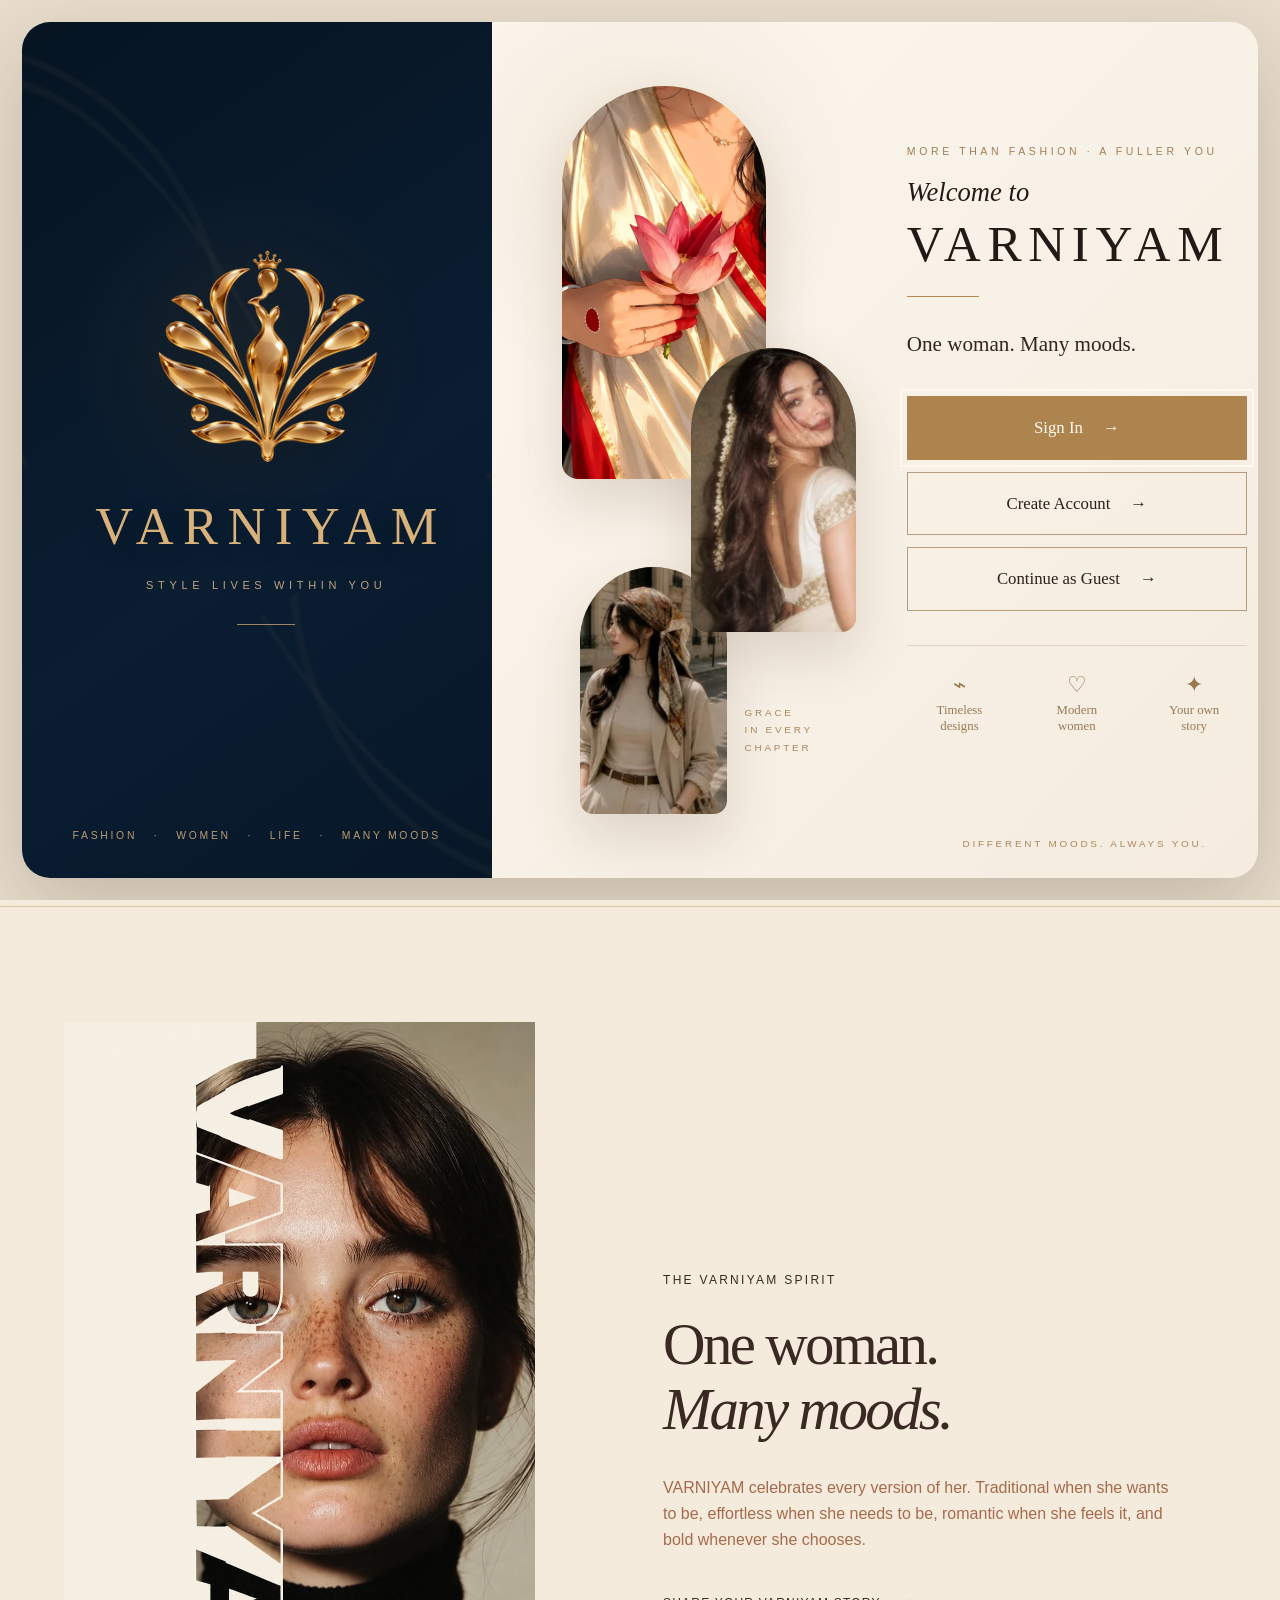
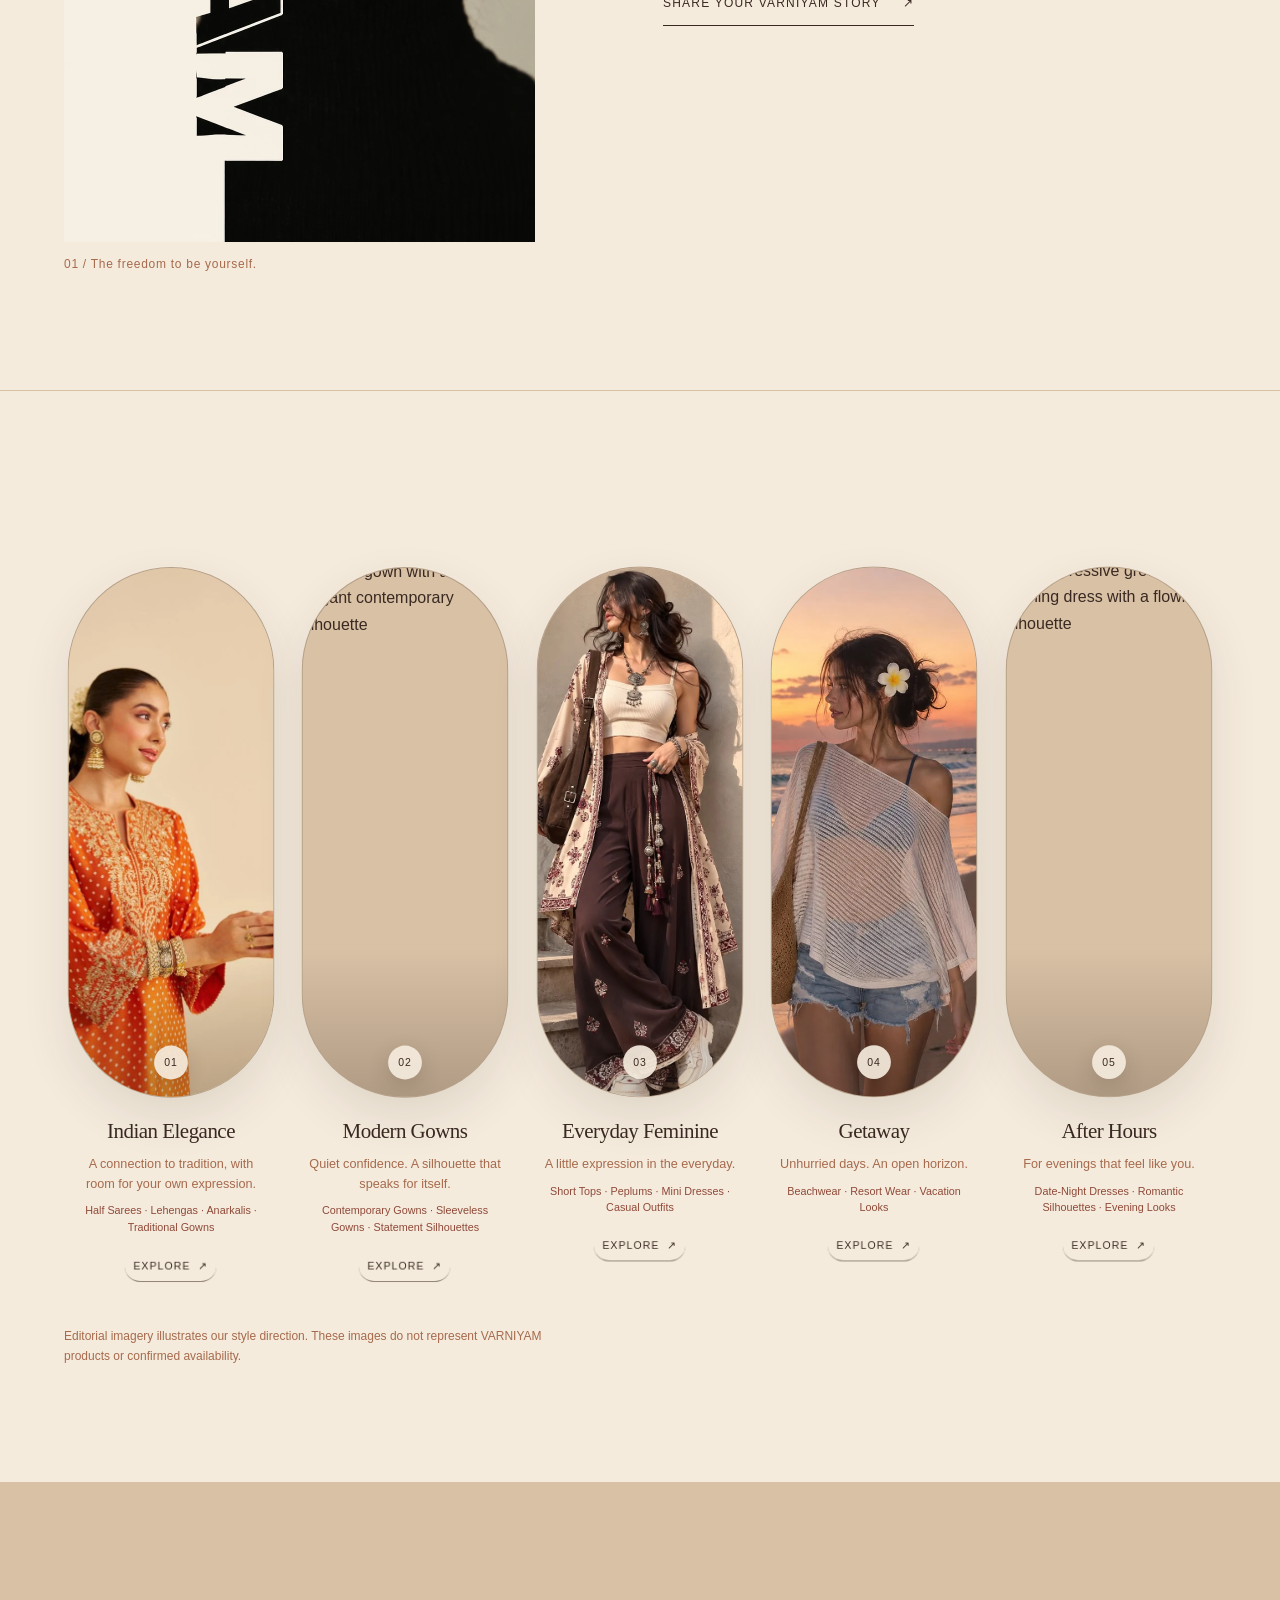
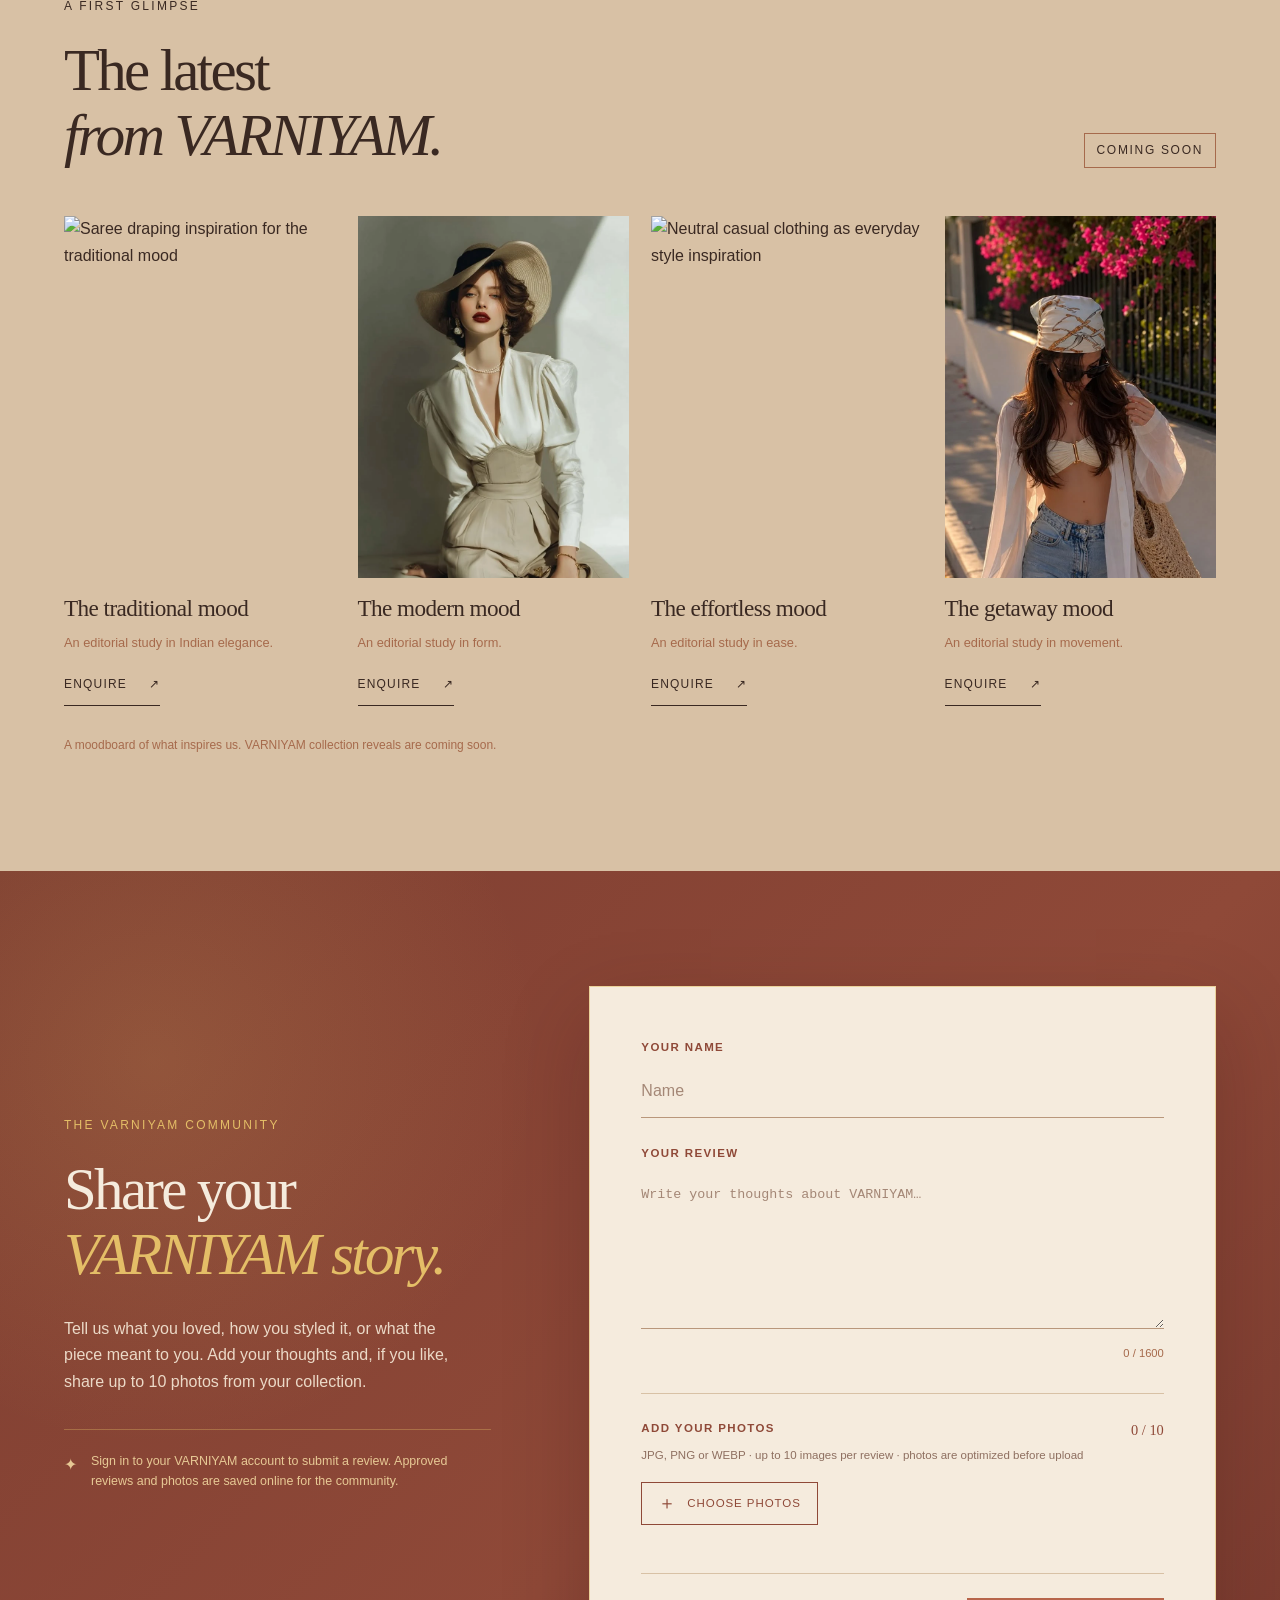
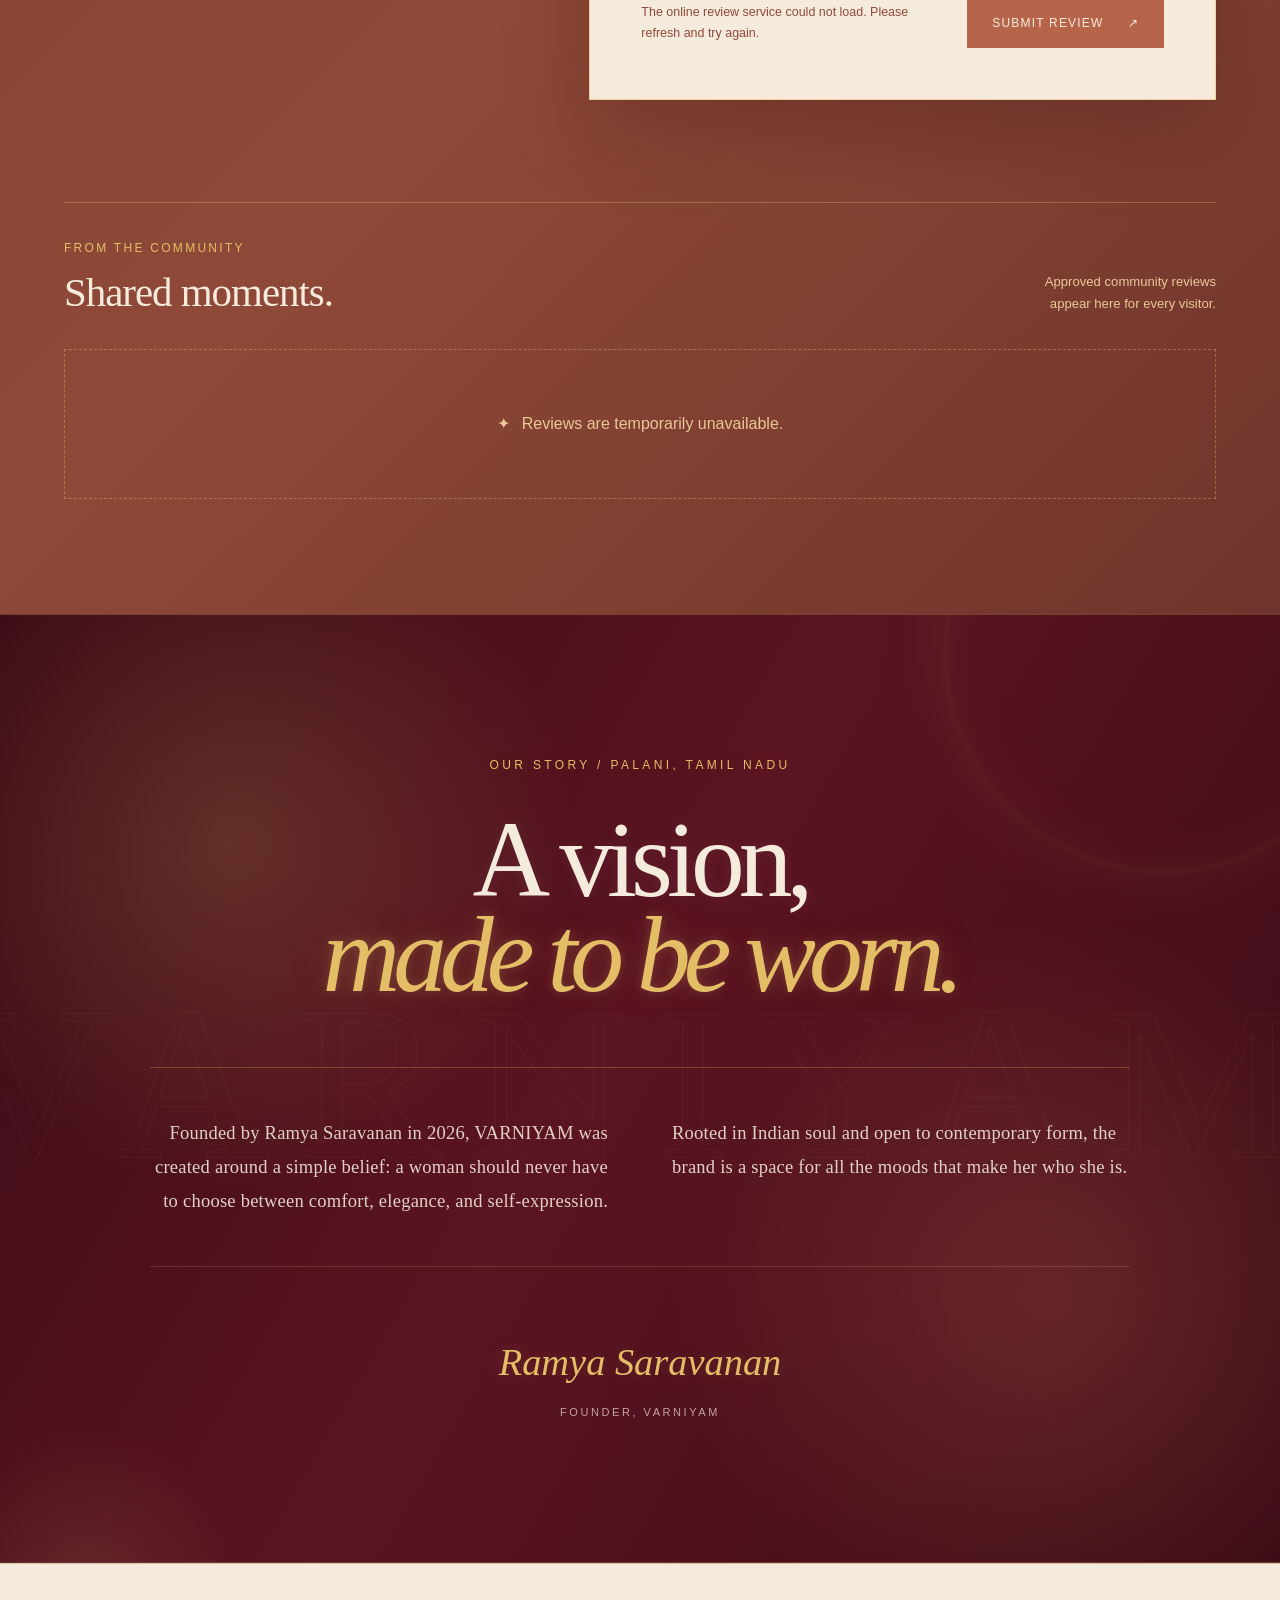
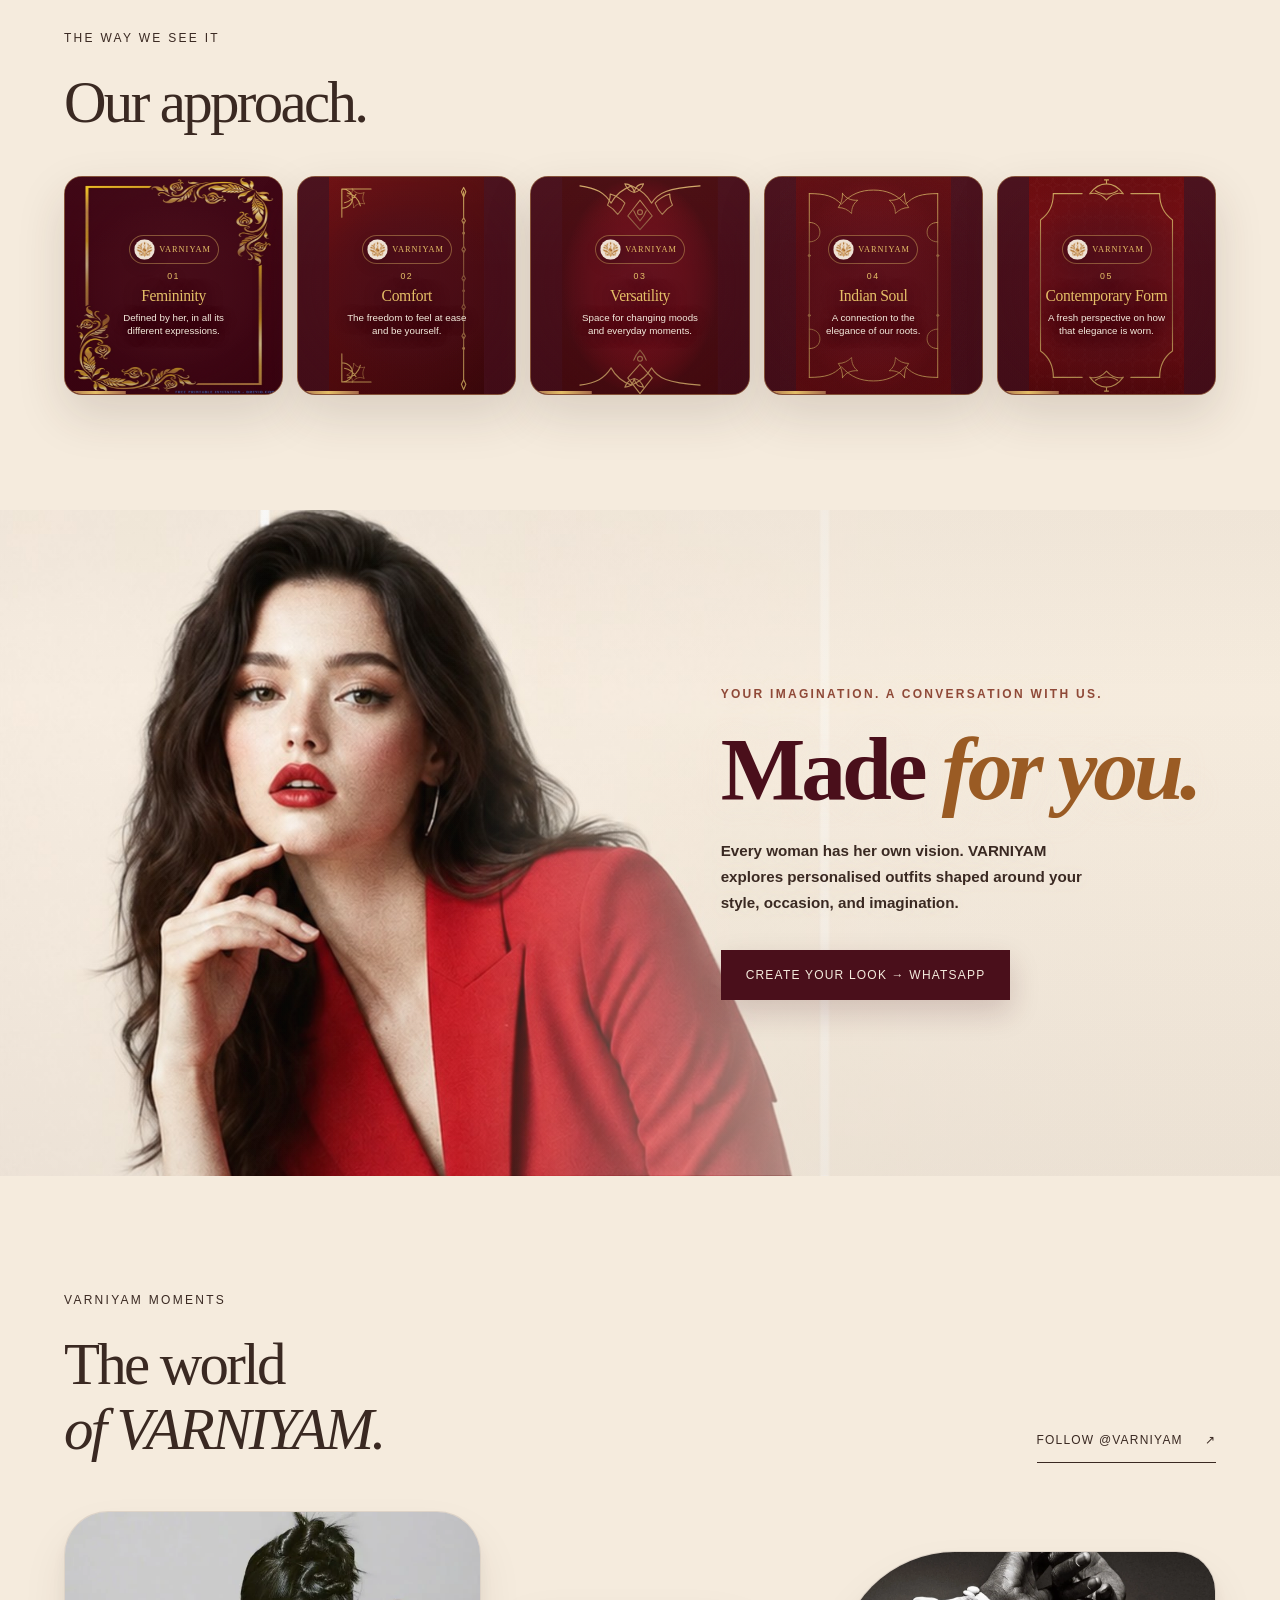
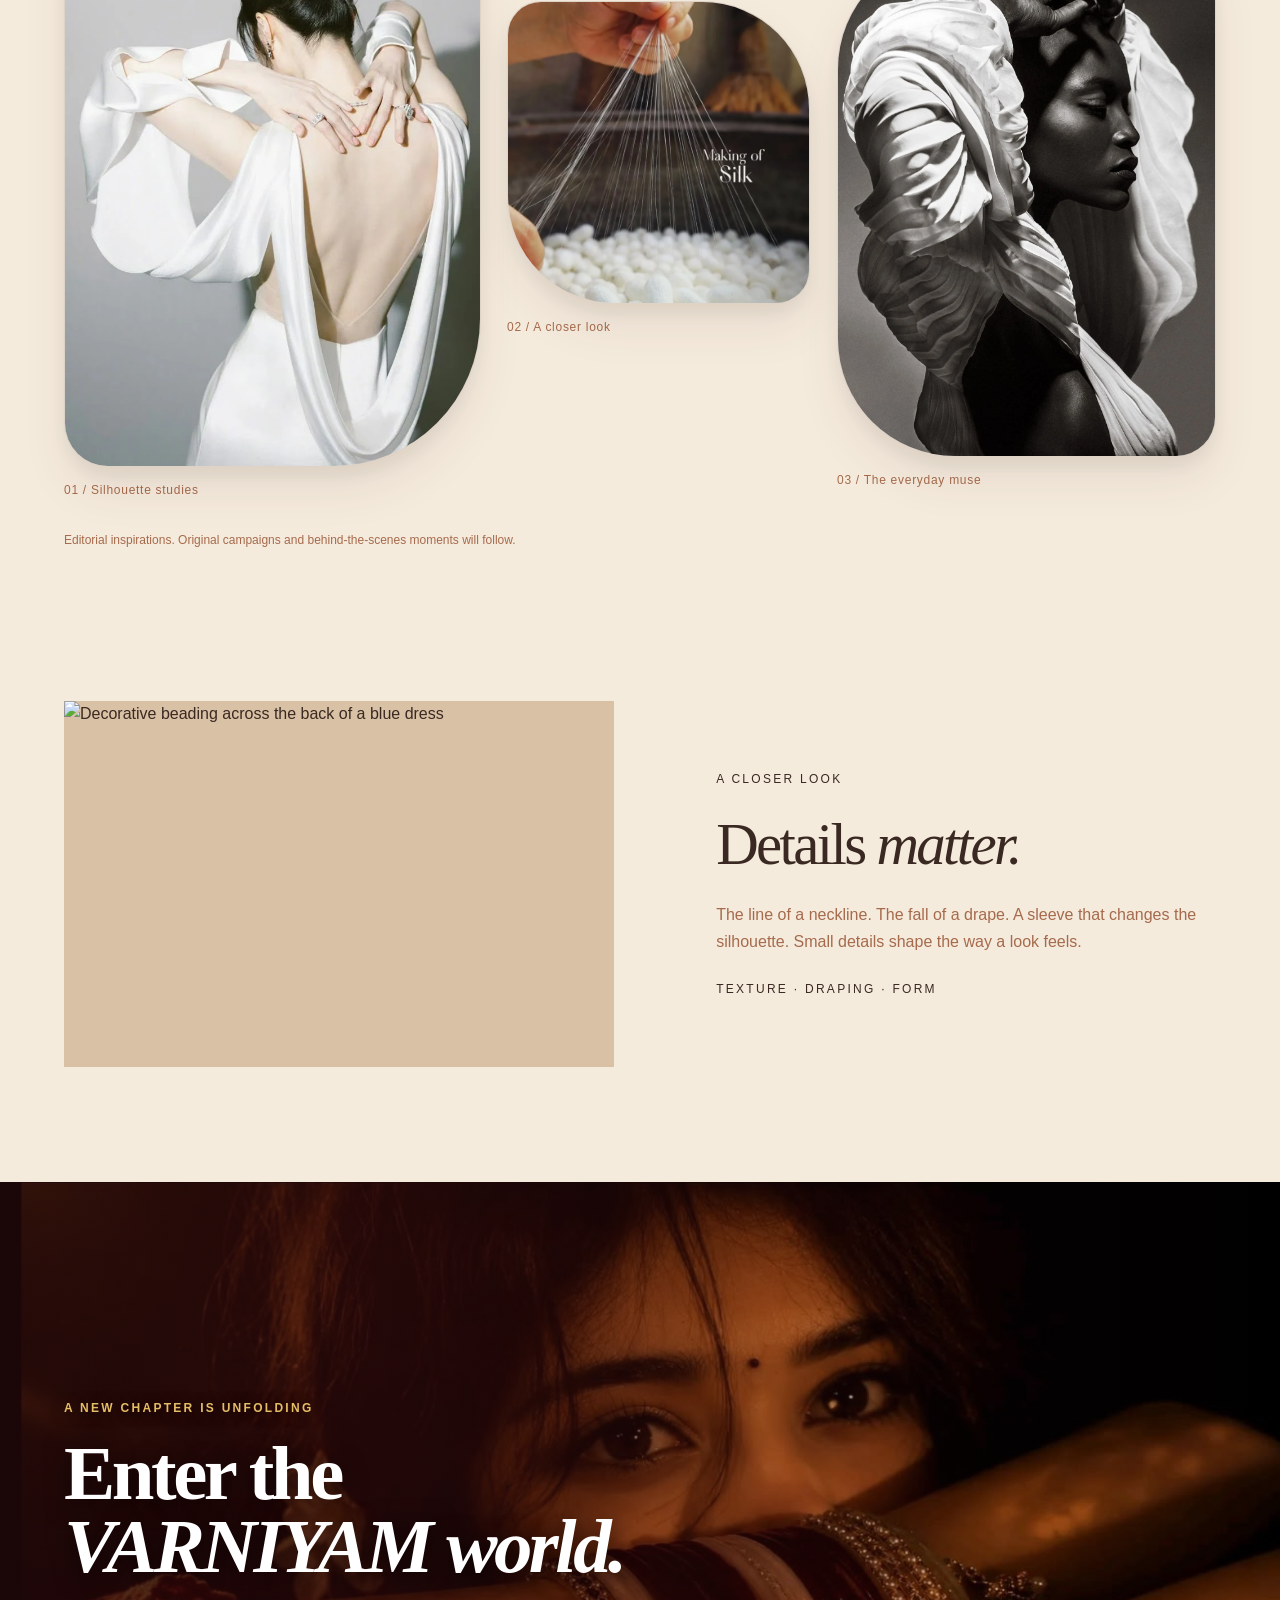
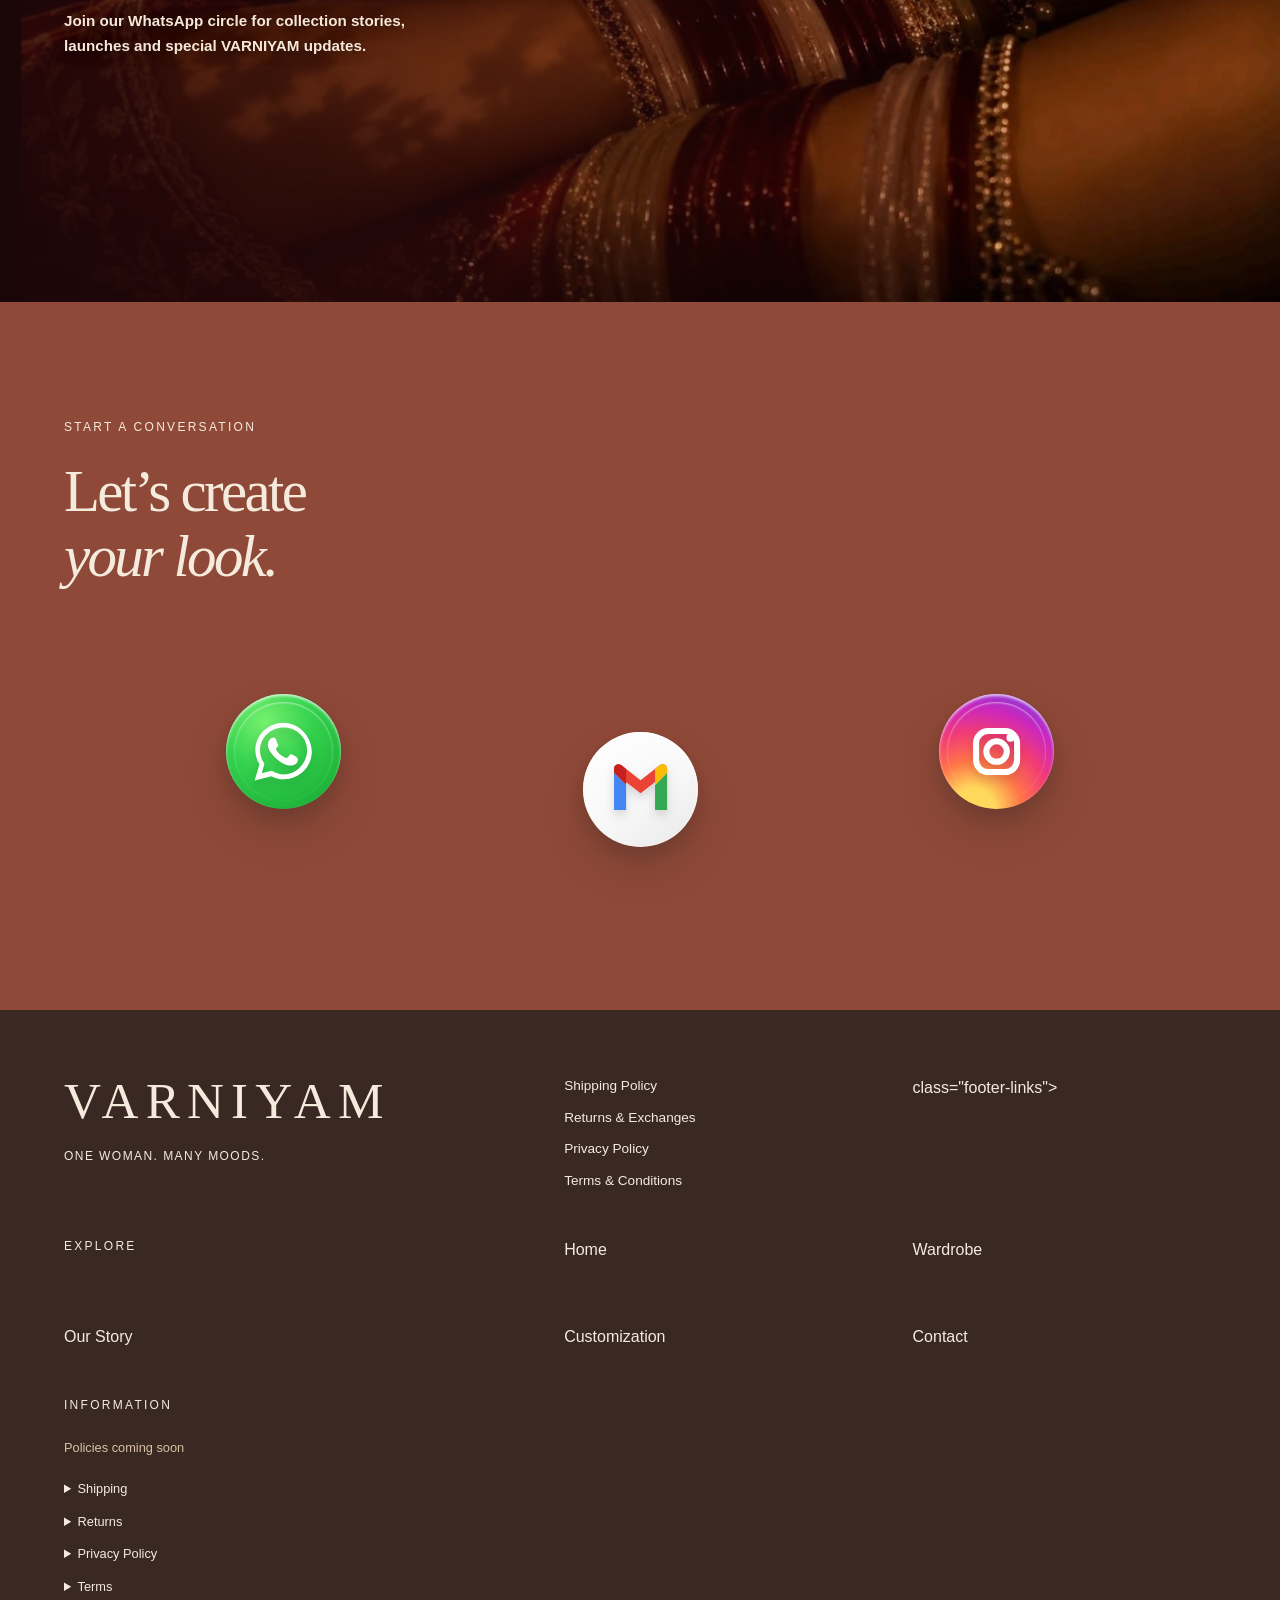
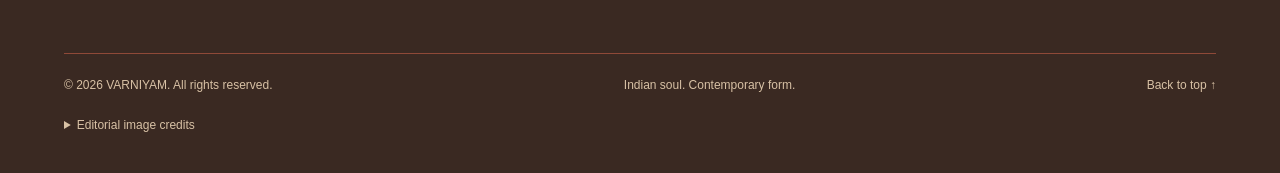
==== commit 16ba5009: "Add policy links" ====
--- a/index.html
+++ b/index.html
@@ -320,7 +320,7 @@
 </a></div>
 </div></div></section>
 </main>
-<footer><div class="wrap"><div class="footer-main"><div class="footer-brand"><a class="logo" href="#home">VARNIYAM</a><p>ONE WOMAN. MANY MOODS.</p></div><nav aria-label="Footer navigation" class="footer-links"><span class="eyebrow">Explore</span><a href="#home">Home</a><a href="#wardrobe">Wardrobe</a><a href="#story">Our Story</a><a href="#customization">Customization</a><a href="#contact">Contact</a></nav><div class="policies"><span class="eyebrow">Information</span><p>Policies coming soon</p><details><summary>Shipping</summary><p>Shipping information has not been published. Please contact VARNIYAM with your enquiry.</p></details><details><summary>Returns</summary><p>A returns policy has not been published. Please discuss terms with VARNIYAM before placing an order.</p></details><details><summary>Privacy Policy</summary><p>The full privacy policy is coming soon. If you join WhatsApp updates, the phone number and consent you provide are saved in Supabase so VARNIYAM can manage your subscription and messaging preferences. The community review form sends the name, review text, and selected photos you choose to Supabase so VARNIYAM can moderate them and, after approval, display them publicly. Editorial images load from Pexels; Instagram and WhatsApp links take you to those services.</p></details><details><summary>Terms</summary><p>Terms are coming soon. This website is a brand portfolio. Editorial images are inspiration and do not confirm product availability.</p></details></div></div><div class="footer-bottom"><span>© 2026 VARNIYAM. All rights reserved.</span><span>Indian soul. Contemporary form.</span><a href="#home">Back to top ↑</a></div><details class="image-credits"><summary>Editorial image credits</summary><p>Independent editorial photography, used as style inspiration. Photographs by <a href="https://www.pexels.com/photo/elegant-woman-in-traditional-saree-indoors-32597575/" rel="noopener noreferrer" target="_blank">Rehman Alee</a>, <a href="https://www.pexels.com/photo/girl-in-a-green-dress-7273705/" rel="noopener noreferrer" target="_blank">Alejandro Peralta</a>, <a href="https://www.pexels.com/photo/stylish-woman-in-cozy-beige-loungewear-30698041/" rel="noopener noreferrer" target="_blank">Sara Kazemi</a>, <a href="https://www.pexels.com/photo/a-woman-wearing-a-white-dress-at-the-beach-8112481/" rel="noopener noreferrer" target="_blank">Rachel Claire</a>, <a href="https://www.pexels.com/photo/satin-dress-with-beads-10457695/" rel="noopener noreferrer" target="_blank">Ekaterina</a>. Used under the <a href="https://www.pexels.com/license/" rel="noopener noreferrer" target="_blank">Pexels license</a>. Gown photograph by <a href="https://www.pexels.com/photo/elegant-woman-in-black-evening-gown-posing-33365174/" rel="noopener noreferrer" target="_blank">Ivan Aguilar</a>, also under the Pexels license. No endorsement or affiliation is implied.</p></details></div></footer>
+<footer><div class="wrap"><div class="footer-main"><div class="footer-brand"><a class="logo" href="#home">VARNIYAM</a><p>ONE WOMAN. MANY MOODS.</p></div><nav class="footer-links" aria-label="Footer navigation"><a href="VARNIYAM_policies.html#shipping">Shipping Policy</a><a href="VARNIYAM_policies.html#returns">Returns & Exchanges</a> <a href="VARNIYAM_policies.html#privacy">Privacy Policy</a><a href="VARNIYAM_policies.html#terms">Terms & Conditions</a></nav> class="footer-links"><span class="eyebrow">Explore</span><a href="#home">Home</a><a href="#wardrobe">Wardrobe</a><a href="#story">Our Story</a><a href="#customization">Customization</a><a href="#contact">Contact</a></nav><div class="policies"><span class="eyebrow">Information</span><p>Policies coming soon</p><details><summary>Shipping</summary><p>Shipping information has not been published. Please contact VARNIYAM with your enquiry.</p></details><details><summary>Returns</summary><p>A returns policy has not been published. Please discuss terms with VARNIYAM before placing an order.</p></details><details><summary>Privacy Policy</summary><p>The full privacy policy is coming soon. If you join WhatsApp updates, the phone number and consent you provide are saved in Supabase so VARNIYAM can manage your subscription and messaging preferences. The community review form sends the name, review text, and selected photos you choose to Supabase so VARNIYAM can moderate them and, after approval, display them publicly. Editorial images load from Pexels; Instagram and WhatsApp links take you to those services.</p></details><details><summary>Terms</summary><p>Terms are coming soon. This website is a brand portfolio. Editorial images are inspiration and do not confirm product availability.</p></details></div></div><div class="footer-bottom"><span>© 2026 VARNIYAM. All rights reserved.</span><span>Indian soul. Contemporary form.</span><a href="#home">Back to top ↑</a></div><details class="image-credits"><summary>Editorial image credits</summary><p>Independent editorial photography, used as style inspiration. Photographs by <a href="https://www.pexels.com/photo/elegant-woman-in-traditional-saree-indoors-32597575/" rel="noopener noreferrer" target="_blank">Rehman Alee</a>, <a href="https://www.pexels.com/photo/girl-in-a-green-dress-7273705/" rel="noopener noreferrer" target="_blank">Alejandro Peralta</a>, <a href="https://www.pexels.com/photo/stylish-woman-in-cozy-beige-loungewear-30698041/" rel="noopener noreferrer" target="_blank">Sara Kazemi</a>, <a href="https://www.pexels.com/photo/a-woman-wearing-a-white-dress-at-the-beach-8112481/" rel="noopener noreferrer" target="_blank">Rachel Claire</a>, <a href="https://www.pexels.com/photo/satin-dress-with-beads-10457695/" rel="noopener noreferrer" target="_blank">Ekaterina</a>. Used under the <a href="https://www.pexels.com/license/" rel="noopener noreferrer" target="_blank">Pexels license</a>. Gown photograph by <a href="https://www.pexels.com/photo/elegant-woman-in-black-evening-gown-posing-33365174/" rel="noopener noreferrer" target="_blank">Ivan Aguilar</a>, also under the Pexels license. No endorsement or affiliation is implied.</p></details></div></footer>
 <a aria-label="Back to top" class="top" href="#home"><img alt="" aria-hidden="true" src="assets/icons/back-to-top-icon.webp"/></a>
 <script src="js/main.js"></script>
 <script src="js/hero.js"></script>
--- a/css/style.css
+++ b/css/style.css
@@ -0,0 +1,2777 @@
+/* ===== Extracted from inline-style-1 ===== */
+/* A build-free, single-file site. System fonts need no network connection. */
+:root{--paper:#F5EBDD;--ink:#3A2922;--olive:#8F4938;--muted:#A66A4C;--line:#D8C1A5;--sand:#D8C1A5;--serif:Georgia,'Times New Roman',serif;--sans:Arial,Helvetica,sans-serif;--pad:clamp(22px,5vw,88px)}
+*{box-sizing:border-box}html{scroll-behavior:smooth;scroll-padding-top:88px}body{margin:0;background:var(--paper);color:var(--ink);font-family:var(--sans);font-size:16px;line-height:1.65}body.menu-open{overflow:hidden}button,input{font:inherit}button,a{-webkit-tap-highlight-color:transparent}button{cursor:pointer}a{color:inherit;text-decoration:none}img{display:block;width:100%;height:100%;object-fit:cover}figure{margin:0}h1,h2,h3,p{margin:0}h2,h3{font-family:var(--serif);font-weight:400;line-height:1.1}h2{font-size:clamp(2.4rem,4.6vw,5rem);letter-spacing:-.045em}h3{font-size:clamp(1.8rem,2.4vw,2.7rem);letter-spacing:-.025em}p{max-width:58ch}em{font-weight:400}a:focus-visible,button:focus-visible,input:focus-visible,summary:focus-visible{outline:2px solid currentColor;outline-offset:5px}::selection{background:var(--olive);color:var(--paper)}.skip{position:fixed;top:-90px;left:20px;z-index:99;background:var(--paper);padding:12px 20px}.skip:focus{top:12px}.wrap{padding-inline:var(--pad);max-width:1760px;margin-inline:auto}.section{padding-block:clamp(70px,9vw,140px)}.eyebrow{display:block;font-size:.75rem;letter-spacing:.19em;text-transform:uppercase;line-height:1.6;margin-bottom:23px}.muted{color:var(--muted)}.button{display:inline-flex;align-items:center;justify-content:center;gap:24px;min-height:50px;padding:15px 24px;border:1px solid var(--ink);background:transparent;color:inherit;font-size:.75rem;letter-spacing:.1em;text-transform:uppercase;line-height:1.5;transition:background .25s,color .25s}.button:hover{background:var(--ink);color:var(--paper)}.button.solid{background:#B7654A;border-color:#B7654A;color:#F5EBDD}.button.solid:hover{background:#8F4938;border-color:#8F4938}.text-link{display:inline-flex;align-items:center;gap:22px;min-height:44px;border-bottom:1px solid currentColor;font-size:.75rem;letter-spacing:.1em;text-transform:uppercase;line-height:1.5}.text-link span{transition:transform .25s}.text-link:hover span{transform:translateX(4px)}.photo{overflow:hidden;background:var(--sand);position:relative}.photo img{position:absolute;inset:0;transition:transform .8s ease}.photo:hover img{transform:scale(1.025)}.caption{margin-top:13px;font-size:.75rem;letter-spacing:.06em;color:var(--muted)}.section-top{display:flex;align-items:end;justify-content:space-between;gap:28px;margin-bottom:48px}.section-top h2{max-width:800px}.section-top>p{max-width:28ch;font-size:.9rem;color:var(--muted)}
+header{height:82px;position:sticky;top:0;z-index:40;background:var(--paper);border-bottom:1px solid var(--line)}.header-inner{height:100%;display:flex;align-items:center;justify-content:space-between;gap:30px}.logo{font-family:var(--serif);font-size:1.55rem;letter-spacing:.14em;line-height:1}.nav{display:flex;gap:clamp(17px,2vw,34px);align-items:center}.nav a{font-size:.875rem;line-height:1.5;position:relative;padding-block:14px}.nav a::after{content:'';position:absolute;bottom:7px;left:0;width:100%;height:1px;background:currentColor;transform:scaleX(0);transform-origin:left;transition:transform .25s}.nav a:hover::after,.nav a[aria-current]::after{transform:scaleX(1)}.menu-toggle{display:none;background:none;border:0;padding:10px;min-width:44px;min-height:44px}.menu-toggle span{display:block;width:23px;height:1px;background:currentColor;margin:6px 0;transition:transform .3s}.menu-toggle[aria-expanded=true] span:first-child{transform:translateY(3.5px) rotate(45deg)}.menu-toggle[aria-expanded=true] span:last-child{transform:translateY(-3.5px) rotate(-45deg)}
+.hero{display:grid;grid-template-columns:46% 54%;min-height:min(760px,calc(100svh - 82px));background:var(--sand)}.hero-copy{padding:clamp(44px,6vw,100px) 28px 28px var(--pad);display:flex;flex-direction:column;align-items:start;justify-content:center;position:relative}.hero h1{font-family:var(--serif);font-size:clamp(3.8rem,6.2vw,7rem);font-weight:700;letter-spacing:.005em;line-height:.92;margin-bottom:36px;max-width:100%;overflow-wrap:normal}.hero-line{font-family:var(--serif);font-size:clamp(2.5rem,4.3vw,4.7rem);line-height:1.12;letter-spacing:-.045em;margin-bottom:24px}.hero-copy>p{margin-bottom:34px;color:#6F4B3D;font-size:.9rem}.hero .eyebrow{margin-bottom:34px}.hero-image{min-height:660px}.hero-image img{object-position:50% 35%}.hero-image figcaption{position:absolute;bottom:23px;right:24px;background:rgba(58,41,34,.78);padding:5px 12px;color:white;font-size:.75rem;letter-spacing:.12em}.scroll-hint{margin-top:54px;font-size:.75rem;letter-spacing:.15em;text-transform:uppercase;display:flex;gap:16px;align-items:center;min-height:40px}.scroll-hint::before{content:'';height:34px;border-left:1px solid}.brand-strip{max-width:none;padding:0;border-bottom:1px solid var(--line);overflow:hidden;font-size:.75rem;letter-spacing:.15em;text-transform:uppercase;white-space:nowrap}
+.brand-marquee{overflow:hidden;padding-block:22px}
+.brand-track{display:flex;width:max-content;animation:brand-roll 22s linear infinite;will-change:transform}
+.brand-group{display:flex;align-items:center;flex-shrink:0}
+.brand-group span{display:inline-flex;align-items:center;padding-inline:clamp(30px,5vw,78px)}
+.brand-group span::after{content:'✦';font-size:.65rem;margin-left:clamp(30px,5vw,78px);opacity:.45}
+.brand-marquee:hover .brand-track{animation-play-state:paused}
+@keyframes brand-roll{from{transform:translateX(0)}to{transform:translateX(-50%)}}
+.statement{display:grid;grid-template-columns:1fr 1.1fr;gap:clamp(40px,10vw,150px);align-items:center}.statement figure{padding-left:12%;position:relative}.statement .photo{aspect-ratio:4/5}.statement h2{margin-bottom:32px}.statement p{color:var(--muted);margin-bottom:28px}.wardrobe{border-top:1px solid var(--line)}.wardrobe-grid{display:grid;grid-template-columns:repeat(6,minmax(0,1fr));gap:44px 26px}.wardrobe-card{grid-column:span 2;min-width:0}.wardrobe-card:nth-child(-n+2){grid-column:span 3}.wardrobe-card .photo{aspect-ratio:3/4;margin-bottom:24px}.wardrobe-card:nth-child(-n+2) .photo{aspect-ratio:4/5}.card-heading{display:flex;align-items:baseline;justify-content:space-between;gap:12px;margin-bottom:14px}.card-heading>span{font-size:.75rem;color:var(--muted)}.wardrobe-card p{font-size:.9rem;color:var(--muted);margin-bottom:12px;max-width:44ch}.wardrobe-card .categories{font-size:.75rem;line-height:1.8;min-height:44px}.wardrobe-card .text-link{margin-top:8px}.note{font-size:.75rem;color:var(--muted);margin-top:30px;max-width:75ch}
+.latest{background:var(--sand)}.pill{display:inline-block;font-size:.75rem;letter-spacing:.14em;border:1px solid #A66A4C;padding:7px 12px;white-space:nowrap}.latest-grid{display:grid;grid-template-columns:repeat(4,minmax(0,1fr));gap:22px}.latest-grid .photo{aspect-ratio:3/4;margin-bottom:18px}.latest-grid h3{font-size:1.45rem}.latest-grid p{font-size:.8rem;color:var(--muted);margin-top:10px}.latest-grid a{margin-top:9px;font-size:.75rem}.woman{background:var(--olive);color:var(--paper);display:grid;grid-template-columns:1fr 1fr}.woman .photo{min-height:690px}.woman-copy{padding:clamp(45px,7vw,112px) var(--pad);display:flex;flex-direction:column;justify-content:center}.woman h2{margin-bottom:32px}.woman p{color:#F5EBDD}.moods{display:flex;gap:12px 24px;flex-wrap:wrap;border-top:1px solid #B7654A;margin-top:35px;padding-top:25px;font-family:var(--serif);font-style:italic;font-size:1.15rem}
+.story{display:grid;grid-template-columns:1.05fr 1fr;gap:clamp(40px,10vw,150px);align-items:center}.story h2{margin-bottom:30px}.story p{color:var(--muted);margin-bottom:22px}.signature{font-family:var(--serif);font-style:italic;font-size:1.65rem;margin-top:32px}.story small{font-size:.75rem;letter-spacing:.1em;text-transform:uppercase}.story .photo{aspect-ratio:4/5}.approach{border-top:1px solid var(--line);padding-top:0}.approach-title{padding-top:65px;padding-bottom:40px}.values{display:grid;grid-template-columns:repeat(5,minmax(0,1fr))}.value{border-top:1px solid var(--ink);padding:25px 20px 20px 0;transition:color .25s,background .25s}.value+.value{border-left:1px solid var(--line);padding-left:22px}.value:hover{background:var(--sand)}.value span{font-size:.75rem;color:var(--muted)}.value h3{font-size:1.45rem;margin:30px 0 16px}.value p{font-size:.85rem;color:var(--muted)}.custom{background:var(--sand);text-align:center;position:relative}.custom h2{font-size:clamp(3.5rem,8vw,8rem);margin-bottom:28px}.custom p{margin:0 auto 32px;max-width:54ch}.custom .eyebrow{color:var(--muted)}
+.moments-grid{display:grid;grid-template-columns:1.1fr .8fr 1fr;gap:24px;align-items:start}.moments-grid figure:nth-child(2){margin-top:90px}.moments-grid figure:nth-child(3){margin-top:40px}.moments-grid .photo{aspect-ratio:3/4}.moments-grid figure:nth-child(2) .photo{aspect-ratio:1}.detail{display:grid;grid-template-columns:1.1fr 1fr;align-items:center;gap:clamp(30px,8vw,120px);padding-top:35px}.detail .photo{aspect-ratio:3/2}.detail h2{margin-bottom:25px}.detail p{color:var(--muted)}.detail .eyebrow{margin-top:25px}
+.occasion{background:#E6D2BA}.occasion-layout{display:grid;grid-template-columns:1fr 1fr;gap:clamp(35px,8vw,120px)}.occasion h2{margin-bottom:36px}.occasion-options{display:flex;flex-direction:column}.occasion-options button{text-align:left;padding:17px 0;border:0;border-bottom:1px solid #C5A98A;background:none;display:flex;justify-content:space-between;align-items:center;gap:20px;color:var(--muted);font-size:1rem;min-height:56px}.occasion-options button::after{content:'↗';font-size:1.3rem;opacity:0}.occasion-options button[aria-pressed=true]{color:var(--ink);font-weight:600}.occasion-options button[aria-pressed=true]::after{opacity:1}.occasion-result .photo{aspect-ratio:5/4;margin-bottom:22px}.occasion-result h3{font-size:2rem;margin-bottom:12px}.occasion-result p{color:var(--muted);font-size:.9rem}.occasion-result a{margin-top:16px}
+.community{text-align:center;border-bottom:1px solid var(--line)}.community h2{max-width:850px;margin:0 auto 22px}.community>p{margin:0 auto 25px;color:var(--muted)}.newsletter{max-width:530px;margin:30px auto 0;text-align:left}.newsletter label{font-size:.75rem;display:block;margin-bottom:8px}.newsletter-row{display:flex;border-bottom:1px solid var(--ink)}.newsletter input{background:transparent;border:0;border-radius:0;padding:15px 0;color:var(--ink);flex:1;min-width:0;width:100%}.newsletter button{border:0;background:none;padding:15px 10px 15px 25px;font-size:.75rem;letter-spacing:.1em}.newsletter .note{margin-top:12px}.form-status{min-height:28px;font-size:.85rem;padding-top:12px;color:var(--olive)}.instagram{padding-bottom:70px}.instagram h2{font-size:clamp(2.1rem,4vw,4rem)}.insta-grid{display:grid;grid-template-columns:repeat(4,minmax(0,1fr));gap:14px}.insta-grid .photo{aspect-ratio:1}.contact{background:var(--olive);color:var(--paper);overflow:hidden}.contact-inner{display:grid;grid-template-columns:1fr;gap:20px}.contact h2{max-width:670px}.contact address{font-style:normal;padding-top:10px}.contact address p{margin-bottom:15px}.contact address a:not(.button){text-decoration:underline;text-underline-offset:5px;overflow-wrap:anywhere}.contact-buttons{display:flex;gap:14px;flex-wrap:wrap;margin-top:30px}.contact .button{border-color:var(--paper)}.contact .button:hover{background:var(--paper);color:var(--olive)}
+.contact-socials{grid-column:1/-1;display:grid;grid-template-columns:repeat(3,minmax(0,1fr));align-items:start;gap:clamp(24px,7vw,110px);max-width:980px;width:100%;margin:clamp(44px,6vw,78px) auto 0;padding:8px 0 16px}
+.social-float{display:flex;justify-content:center;animation:contact-float 4.8s ease-in-out infinite;will-change:transform}
+.social-float.gmail{margin-top:clamp(28px,3vw,52px);animation-duration:5.4s;animation-delay:-1.3s}
+.social-float.instagram{animation-duration:5.1s;animation-delay:-2.1s}
+.social-float.whatsapp{animation-duration:4.6s;animation-delay:-.7s}
+.social-logo{appearance:none;border:0;padding:0;width:clamp(86px,9vw,124px);aspect-ratio:1;border-radius:50%;display:grid;place-items:center;position:relative;cursor:pointer;text-decoration:none;box-shadow:0 22px 42px rgba(58,41,34,.26),0 8px 16px rgba(58,41,34,.20),inset 0 2px 3px rgba(255,255,255,.75);transition:transform .25s ease,box-shadow .25s ease}
+.social-logo::after{content:'';position:absolute;inset:7%;border-radius:50%;box-shadow:inset 0 1px 2px rgba(255,255,255,.55);pointer-events:none}
+.social-logo svg{width:67%;height:67%;display:block;filter:drop-shadow(0 5px 5px rgba(0,0,0,.14))}
+.social-logo:focus-visible{outline:2px solid var(--paper);outline-offset:8px}
+.social-logo:hover{transform:scale(1.045);box-shadow:0 28px 48px rgba(58,41,34,.30),0 10px 20px rgba(58,41,34,.22),inset 0 2px 3px rgba(255,255,255,.8)}
+.social-logo.whatsapp-logo{background:radial-gradient(circle at 34% 24%,#76f06e 0,#35d34f 40%,#21b83c 74%,#169c31 100%)}
+.social-logo.instagram-logo{background:radial-gradient(circle at 30% 100%,#ffd85b 0 15%,#ff7648 34%,#f33d73 54%,#cc27bd 72%,#743fe1 92%,#5b35cb 100%)}
+.social-logo.gmail-logo{background:linear-gradient(145deg,#fff 0,#f8f8f8 55%,#e8e8e8 100%);box-shadow:0 22px 42px rgba(58,41,34,.24),0 8px 16px rgba(58,41,34,.18),inset 0 2px 4px #fff}
+@keyframes contact-float{0%,100%{transform:translateY(0)}50%{transform:translateY(-10px)}}
+footer{padding-block:65px 25px;background:#3A2922;color:var(--paper)}.footer-main{display:grid;grid-template-columns:1.5fr 1fr 1fr;gap:45px;padding-bottom:50px}.footer-brand .logo{font-size:clamp(1.8rem,4vw,4rem)}.footer-brand p{font-size:.75rem;letter-spacing:.12em;margin-top:20px}.footer-links{display:flex;flex-direction:column;align-items:start;gap:9px;font-size:.85rem}.footer-links a:hover{text-decoration:underline;text-underline-offset:4px}.footer-links .eyebrow{color:#D8C1A5;margin-bottom:8px}.policies{font-size:.8rem;line-height:1.6}.policies summary{cursor:pointer;padding:6px 0}.policies p{color:#D8C1A5;margin:7px 0 15px;font-size:.8rem}.policies>p{margin-top:0}.footer-bottom{border-top:1px solid #8F4938;padding-top:22px;display:flex;justify-content:space-between;gap:24px;flex-wrap:wrap;font-size:.75rem;color:#D8C1A5}.image-credits{max-width:650px;font-size:.75rem;color:#D8C1A5;margin-top:20px}.image-credits summary{cursor:pointer;min-height:32px}.image-credits a{text-decoration:underline;text-underline-offset:3px}.top{position:fixed;right:20px;bottom:20px;z-index:20;width:45px;height:45px;display:grid;place-items:center;background:var(--paper);border:1px solid var(--olive);opacity:0;visibility:hidden;transition:opacity .25s}.top.visible{opacity:1;visibility:visible}.reveal{transition:opacity .8s ease,transform .8s ease}.reveal.pending{opacity:0;transform:translateY(18px)}
+@media(min-width:1800px){.hero{max-width:1760px;margin-inline:auto}.hero-copy{padding-left:88px}.hero h1{font-size:7rem}.hero-line{font-size:4.7rem}}
+@media(max-width:1050px){.nav{gap:17px}.hero{grid-template-columns:48% 52%;min-height:660px}.hero-image{min-height:660px}.hero-copy{padding-right:20px}.hero h1{font-size:5.8vw}.hero-line{font-size:4.8vw}.statement{gap:50px}.statement figure{padding-left:0}.woman .photo{min-height:590px}.woman-copy{padding:45px 35px}.values{grid-template-columns:repeat(3,minmax(0,1fr));gap:24px 0}.value:nth-child(4){border-left:0;padding-left:0}.latest-grid{gap:15px}.footer-main{grid-template-columns:1.2fr 1fr 1fr}}
+@media(max-width:800px){header{height:72px}html{scroll-padding-top:78px}.logo{font-size:1.4rem}.menu-toggle{display:block}.nav{display:none;position:fixed;inset:72px 0 0;background:var(--paper);padding:36px var(--pad);flex-direction:column;align-items:stretch;justify-content:start;gap:8px;overflow:auto}.nav.open{display:flex;animation:menu-in .3s ease}.nav a{font-family:var(--serif);font-size:1.8rem;padding:12px 0}.nav a::after{width:45px}.hero{min-height:0}.hero-image{min-height:590px}.hero-copy{padding-top:44px;padding-bottom:25px}.hero h1{font-size:6.1vw}.hero-line{font-size:5vw}.hero .button{padding:13px;font-size:.75rem;gap:10px}.hero-copy>p{font-size:.85rem}.hero .eyebrow{font-size:.75rem}.scroll-hint{margin-top:35px}.section-top{align-items:start;flex-direction:column;gap:20px}.section-top>p{max-width:48ch}.wardrobe-grid{gap:35px 20px}.wardrobe-card{grid-column:span 3}.wardrobe-card:last-child{grid-column:2/span 4}.wardrobe-card:nth-child(-n+2) .photo{aspect-ratio:3/4}.latest-grid{grid-template-columns:repeat(2,minmax(0,1fr));gap:35px 20px}.statement,.story{gap:35px}.statement h2,.story h2{font-size:2.6rem}.woman .photo{min-height:560px}.woman h2{font-size:2.7rem}.moments-grid{gap:15px}.moments-grid figure:nth-child(2){margin-top:55px}.occasion-layout{gap:35px}.contact-inner{grid-template-columns:1fr;gap:28px}.footer-main{grid-template-columns:1fr 1fr}.footer-brand{grid-column:1/-1}.footer-brand .logo{font-size:2.5rem}}
+@media(max-width:560px){.hero{display:flex;flex-direction:column}.hero-copy{padding:44px var(--pad) 34px;min-height:440px}.hero h1{font-size:clamp(3rem,12.2vw,4.35rem);font-weight:700;line-height:.92;margin-bottom:24px}.hero-line{font-size:2.9rem}.hero .eyebrow{margin-bottom:23px}.hero-copy>p{margin-bottom:25px}.hero .button{font-size:.75rem;padding:15px 20px;gap:18px}.scroll-hint{display:none}.hero-image{min-height:0;height:500px;height:115vw;max-height:580px}.hero-image img{object-position:50% 32%}.brand-strip{font-size:.72rem}.brand-track{animation-duration:18s}.brand-group span{padding-inline:26px}.brand-group span::after{margin-left:26px}.statement,.story{grid-template-columns:1fr;gap:36px}.statement figure{order:2;margin-left:17%}.statement .photo{aspect-ratio:4/5}.statement h2,.story h2{font-size:2.8rem}.section-top{margin-bottom:32px}.wardrobe-grid{grid-template-columns:1fr;gap:43px}.wardrobe-card,.wardrobe-card:nth-child(-n+2),.wardrobe-card:last-child{grid-column:auto}.wardrobe-card .photo,.wardrobe-card:nth-child(-n+2) .photo{aspect-ratio:4/5}.wardrobe-card p{max-width:none}.wardrobe-card .categories{min-height:0}.latest-grid{gap:28px 14px}.latest-grid h3{font-size:1.25rem}.latest-grid .text-link{letter-spacing:.04em}.woman{grid-template-columns:1fr}.woman .photo{min-height:0;aspect-ratio:4/5}.woman-copy{padding:60px var(--pad)}.woman h2{font-size:2.9rem}.story .photo{aspect-ratio:1}.values{grid-template-columns:1fr;gap:0}.value,.value+.value{border-left:0;padding:23px 0;display:grid;grid-template-columns:28px 1fr;gap:8px 10px}.value h3{margin:0}.value p{grid-column:2}.approach-title{padding-top:45px}.custom h2{font-size:3.6rem}.custom .button{padding-inline:16px;font-size:.75rem}.moments-grid{grid-template-columns:1fr 1fr;gap:25px 15px}.moments-grid figure:first-child{grid-column:1/-1;margin-right:15%}.moments-grid figure:nth-child(2),.moments-grid figure:nth-child(3){margin-top:0}.moments-grid figure:nth-child(2) .photo{aspect-ratio:3/4}.detail{grid-template-columns:1fr;gap:10px;padding-top:0}.detail .photo{aspect-ratio:4/3}.occasion-layout{grid-template-columns:1fr;gap:35px}.occasion h2{margin-bottom:22px}.occasion-result .photo{aspect-ratio:4/5}.community h2{font-size:2.6rem}.insta-grid{grid-template-columns:1fr 1fr;gap:12px}.contact h2{font-size:3rem}.contact-socials{gap:18px;margin-top:40px}.social-logo{width:clamp(76px,24vw,102px)}.social-float.gmail{margin-top:28px}.footer-main{gap:35px 24px}.footer-links{font-size:.8rem}.footer-bottom{gap:12px}.top{right:12px;bottom:12px}}
+@keyframes menu-in{from{opacity:0;transform:translateY(-10px)}to{opacity:1;transform:translateY(0)}}
+@media(prefers-reduced-motion:reduce){html{scroll-behavior:auto}*,*::before,*::after{animation:none!important;transition:none!important}.reveal.pending{opacity:1;transform:none}}
+@media print{header,.top,.newsletter,.occasion-options{display:none}.reveal.pending{opacity:1;transform:none}.section{padding-block:35px}.photo{break-inside:avoid}body{color:#000;background:#fff}}
+
+/* Hero-only Dark Cherry & Gold treatment */
+.hero{
+  background:#4A0F1B;
+  color:#E4BE67;
+}
+.hero-copy{
+  background:#4A0F1B;
+}
+.hero .eyebrow,
+.hero h1,
+.hero .hero-line,
+.hero .hero-line em,
+.hero-copy>p,
+.hero .scroll-hint{
+  color:#E4BE67;
+}
+.hero .button.solid{
+  background:transparent;
+  border-color:#E4BE67;
+  color:#E4BE67;
+}
+.hero .button.solid:hover{
+  background:#E4BE67;
+  border-color:#E4BE67;
+  color:#4A0F1B;
+}
+.hero .scroll-hint::before{
+  border-left-color:#E4BE67;
+}
+.hero-image{
+  background:#4A0F1B;
+}
+.hero-image img{
+  object-position:50% 22%;
+}
+.hero-image figcaption{
+  background:rgba(74,15,27,.82);
+  color:#E4BE67;
+  border:1px solid rgba(228,190,103,.35);
+}
+
+
+/* Royal gold embroidery pattern on the dark-cherry hero panel */
+.hero-copy{
+  isolation:isolate;
+  overflow:hidden;
+}
+.hero-copy::before{
+  content:'';
+  position:absolute;
+  inset:0;
+  z-index:-2;
+  background-color:#4A0F1B;
+  background-image:url("../assets/images/hero/hero-gold-embroidery-pattern.svg");
+  background-size:240px 240px;
+  background-position:center;
+  opacity:.22;
+  pointer-events:none;
+}
+.hero-copy::after{
+  content:'';
+  position:absolute;
+  inset:22px;
+  z-index:-1;
+  border:1px solid rgba(228,190,103,.28);
+  box-shadow:inset 0 0 0 1px rgba(228,190,103,.06);
+  pointer-events:none;
+}
+.hero-copy > *{
+  position:relative;
+  z-index:1;
+}
+@media(max-width:560px){
+  .hero-copy::before{background-size:190px 190px;opacity:.18}
+  .hero-copy::after{inset:14px}
+}
+
+
+/* Full-hero gaze video; the existing grid still positions the copy. */
+#home{
+  position:relative;
+  isolation:isolate;
+  overflow:hidden;
+  min-height:max(660px,min(760px,calc(100svh - 82px)));
+}
+#home .hero-gaze-video{
+  position:absolute;
+  inset:0;
+  z-index:0;
+  display:block;
+  width:100%;
+  height:100%;
+  object-fit:cover;
+  object-position:50% 25%;
+  pointer-events:none;
+}
+#home::before{
+  content:'';
+  position:absolute;
+  inset:0;
+  z-index:1;
+  background:linear-gradient(90deg,rgba(74,15,27,.32),rgba(74,15,27,.12) 42%,rgba(74,15,27,0) 68%);
+  pointer-events:none;
+}
+#home .hero-copy{
+  grid-column:1;
+  z-index:3;
+  background:transparent;
+}
+#home .hero-copy::before{
+  background-color:transparent;
+  opacity:.09;
+  -webkit-mask-image:linear-gradient(90deg,#000,transparent);
+  mask-image:linear-gradient(90deg,#000,transparent);
+}
+/* Carry the fine gold frame around the entire composition. */
+#home .hero-copy::after{content:none}
+#home::after{
+  content:'';
+  position:absolute;
+  inset:22px;
+  z-index:2;
+  border:1px solid rgba(228,190,103,.20);
+  box-shadow:inset 0 0 0 1px rgba(228,190,103,.04);
+  pointer-events:none;
+}
+#home .hero-gaze-caption{
+  position:absolute;
+  z-index:3;
+  right:24px;
+  bottom:23px;
+  margin:0;
+  padding:5px 12px;
+  color:#E4BE67;
+  background:rgba(74,15,27,.28);
+  border:1px solid rgba(228,190,103,.25);
+  font-size:.75rem;
+  letter-spacing:.12em;
+  pointer-events:none;
+}
+@media(max-width:1050px){
+  #home{min-height:660px}
+}
+@media(min-width:561px) and (max-width:800px){
+  #home{min-height:590px}
+  #home .hero-gaze-video{object-position:40% 50%}
+}
+@media(max-width:560px){
+  #home{min-height:440px}
+  #home .hero-copy{min-height:440px;justify-content:flex-start}
+  #home h1{font-size:clamp(2.25rem,10.4vw,2.75rem)}
+  #home .hero-line{font-size:clamp(2.3rem,11.9vw,2.9rem)}
+  #home .hero-copy>p{max-width:25ch;text-shadow:0 1px 4px #4A0F1B}
+  #home .button{text-shadow:0 1px 4px #4A0F1B}
+  #home .hero-gaze-video{object-position:50% 50%}
+  #home::before{
+    background:linear-gradient(90deg,rgba(74,15,27,.50),rgba(74,15,27,.16) 65%,transparent);
+  }
+  #home::after{inset:14px}
+  #home .hero-gaze-caption{display:none}
+}
+@media(max-width:380px){
+  #home .hero-gaze-video{object-position:58% 50%}
+  #home .eyebrow{font-size:.65rem}
+}
+
+
+/* ===== Wardrobe capsule gallery ===== */
+.wardrobe{position:relative;overflow:hidden;border-top:1px solid var(--line);background:var(--paper)}
+.wardrobe-stage{display:grid;grid-template-columns:minmax(250px,1.08fr) minmax(0,4.92fr);gap:clamp(30px,3.2vw,58px);align-items:start}
+.wardrobe-intro{aspect-ratio:1;padding:clamp(28px,3vw,48px);background:#8F4938;color:#F5EBDD;border:1px solid rgba(58,41,34,.18);box-shadow:0 26px 65px rgba(58,41,34,.12);display:flex;flex-direction:column;justify-content:flex-end;position:sticky;top:116px;overflow:hidden}
+.wardrobe-intro::before{content:'';position:absolute;width:220px;height:220px;border:1px solid rgba(245,235,221,.14);border-radius:50%;right:-70px;top:-70px}
+.wardrobe-intro::after{content:'';position:absolute;width:110px;height:110px;border:1px solid rgba(245,235,221,.10);border-radius:50%;right:18px;top:18px}
+.wardrobe-intro .eyebrow{color:#D8C1A5;margin-bottom:auto;position:relative;z-index:1}
+.wardrobe-intro h2{font-size:clamp(2.25rem,3.2vw,4.15rem);letter-spacing:-.045em;position:relative;z-index:1;margin-bottom:22px}
+.wardrobe-intro p{color:#F5EBDD;opacity:.88;font-size:.88rem;max-width:34ch;position:relative;z-index:1}
+.wardrobe-intro-line{height:1px;background:rgba(245,235,221,.35);margin:24px 0 17px;position:relative;z-index:1}
+.wardrobe-intro-note{font-family:var(--serif);font-style:italic;font-size:1rem;line-height:1.35;color:#D8C1A5;position:relative;z-index:1}
+
+.wardrobe-capsules{display:grid;grid-template-columns:repeat(5,minmax(0,1fr));gap:clamp(14px,1.6vw,28px);align-items:start;min-width:0}
+.wardrobe-capsule{min-width:0;opacity:1;transform:translateY(0) scale(1)}
+.wardrobe-image-pill{display:block;position:relative;height:clamp(360px,43vw,590px);max-height:590px;min-height:360px;overflow:hidden;border-radius:999px;background:#D8C1A5;border:1px solid rgba(58,41,34,.22);box-shadow:0 20px 50px rgba(58,41,34,.11);transform-origin:center center}
+.wardrobe-image-pill img{position:absolute;inset:0;width:100%;height:100%;object-fit:cover;object-position:center;transform:scale(1.035);transition:transform .7s cubic-bezier(.2,.7,.2,1),filter .4s ease}
+.wardrobe-image-pill::after{content:'';position:absolute;inset:0;background:linear-gradient(to top,rgba(58,41,34,.25),transparent 28%);pointer-events:none}
+.wardrobe-image-pill:hover img{transform:scale(1.08)}
+.wardrobe-number{position:absolute;z-index:2;left:50%;bottom:18px;transform:translateX(-50%);width:35px;height:35px;border-radius:50%;display:grid;place-items:center;background:rgba(245,235,221,.92);color:#3A2922;font-size:.68rem;letter-spacing:.08em;box-shadow:0 8px 22px rgba(58,41,34,.18)}
+.wardrobe-capsule-copy{text-align:center;padding:24px 6px 0}
+.wardrobe-capsule-copy h3{font-size:clamp(1.25rem,1.7vw,2rem);margin-bottom:11px}
+.wardrobe-capsule-copy p{margin-inline:auto;color:var(--muted);font-size:.82rem;line-height:1.55}
+.wardrobe-capsule-copy .categories{margin-top:9px;font-size:.7rem;line-height:1.55;color:#8F4938;min-height:0}
+.wardrobe-mini-link{display:inline-flex;align-items:center;gap:8px;margin-top:15px;padding-bottom:4px;border-bottom:1px solid rgba(58,41,34,.55);font-size:.68rem;letter-spacing:.1em;text-transform:uppercase}
+.wardrobe-mini-link span{transition:transform .25s ease}.wardrobe-mini-link:hover span{transform:translate(3px,-2px)}
+.wardrobe-note{grid-column:1/-1;margin-top:16px}
+
+/* Replay reveal: downward entry rises from below, upward entry drops from above. */
+.wardrobe-stage[data-animating="true"] .wardrobe-intro,.wardrobe-stage[data-animating="true"] .wardrobe-capsule{opacity:0}
+.wardrobe-stage[data-direction="down"] .wardrobe-intro,.wardrobe-stage[data-direction="down"] .wardrobe-capsule{transform:translateY(48px) scale(.965)}
+.wardrobe-stage[data-direction="up"] .wardrobe-intro,.wardrobe-stage[data-direction="up"] .wardrobe-capsule{transform:translateY(-48px) scale(.965)}
+.wardrobe-stage[data-animating="true"] .wardrobe-intro{animation:wardrobe-pop .68s cubic-bezier(.2,.82,.2,1) forwards;animation-delay:.02s}
+.wardrobe-stage[data-animating="true"] .wardrobe-capsule{animation:wardrobe-pop .68s cubic-bezier(.2,.82,.2,1) forwards;animation-delay:calc(.18s + (var(--wardrobe-index) * .20s))}
+@keyframes wardrobe-pop{0%{opacity:0}70%{opacity:1;transform:translateY(0) scale(1.018)}100%{opacity:1;transform:translateY(0) scale(1)}}
+
+/* Mild perpetual movement after the pop-up finishes. */
+.wardrobe-stage[data-settled="true"] .wardrobe-capsule:nth-child(1) .wardrobe-image-pill{animation:wardrobe-float-a 5.8s ease-in-out infinite}
+.wardrobe-stage[data-settled="true"] .wardrobe-capsule:nth-child(2) .wardrobe-image-pill{animation:wardrobe-float-b 6.4s ease-in-out -.8s infinite}
+.wardrobe-stage[data-settled="true"] .wardrobe-capsule:nth-child(3) .wardrobe-image-pill{animation:wardrobe-float-a 6.1s ease-in-out -1.7s infinite}
+.wardrobe-stage[data-settled="true"] .wardrobe-capsule:nth-child(4) .wardrobe-image-pill{animation:wardrobe-float-b 6.7s ease-in-out -2.3s infinite}
+.wardrobe-stage[data-settled="true"] .wardrobe-capsule:nth-child(5) .wardrobe-image-pill{animation:wardrobe-float-a 6.2s ease-in-out -3s infinite}
+@keyframes wardrobe-float-a{0%,100%{transform:translateY(0) rotate(.15deg)}50%{transform:translateY(-7px) rotate(-.25deg)}}
+@keyframes wardrobe-float-b{0%,100%{transform:translateY(-2px) rotate(-.15deg)}50%{transform:translateY(6px) rotate(.25deg)}}
+
+@media(max-width:1200px){
+ .wardrobe-stage{grid-template-columns:1fr}
+ .wardrobe-intro{position:relative;top:auto;aspect-ratio:auto;min-height:330px;max-width:520px}
+ .wardrobe-capsules{grid-template-columns:repeat(5,minmax(150px,1fr));overflow-x:auto;padding:6px 4px 28px;scroll-snap-type:x mandatory;scrollbar-width:thin}
+ .wardrobe-capsule{min-width:160px;scroll-snap-align:start}
+ .wardrobe-image-pill{height:430px;min-height:430px}
+}
+@media(max-width:800px){
+ .wardrobe-intro{min-height:300px;padding:30px}
+ .wardrobe-capsules{grid-template-columns:repeat(5,minmax(165px,44vw))}
+ .wardrobe-image-pill{height:420px;min-height:420px}
+ .wardrobe-capsule-copy{padding-top:18px}
+}
+@media(max-width:560px){
+ .wardrobe.section{padding-block:70px}
+ .wardrobe-stage{gap:34px}
+ .wardrobe-intro{min-height:315px;max-width:none}
+ .wardrobe-intro h2{font-size:2.7rem}
+ .wardrobe-capsules{margin-inline:calc(var(--pad) * -1);padding-inline:var(--pad);grid-template-columns:repeat(5,minmax(180px,62vw));gap:16px}
+ .wardrobe-image-pill{height:430px;min-height:430px}
+}
+@media(prefers-reduced-motion:reduce){
+ .wardrobe-stage[data-animating="true"] .wardrobe-intro,.wardrobe-stage[data-animating="true"] .wardrobe-capsule{opacity:1;transform:none;animation:none!important}
+ .wardrobe-image-pill{animation:none!important}
+}
+
+
+/* ===== Our Approach icon cards ===== */
+.approach{border-top:1px solid var(--line);padding-top:0}
+.approach-title{padding-top:65px;padding-bottom:40px}
+
+.approach-cards{
+  display:grid;
+  grid-template-columns:repeat(5,minmax(0,1fr));
+  gap:clamp(14px,1.7vw,26px);
+  perspective:1200px;
+}
+.approach-card{
+  min-height:330px;
+  padding:clamp(24px,2.2vw,34px);
+  position:relative;
+  overflow:hidden;
+  background:linear-gradient(155deg,#F5EBDD 0%,#EBDCC9 100%);
+  border:1px solid rgba(143,73,56,.24);
+  box-shadow:0 18px 42px rgba(58,41,34,.08);
+  display:flex;
+  flex-direction:column;
+  transition:
+    transform .38s cubic-bezier(.2,.75,.2,1),
+    box-shadow .38s ease,
+    border-color .38s ease,
+    background .38s ease;
+  transform:translateZ(0) scale(1);
+  transform-origin:center;
+}
+.approach-card::before{
+  content:'';
+  position:absolute;
+  width:170px;
+  height:170px;
+  border-radius:50%;
+  right:-74px;
+  top:-74px;
+  background:radial-gradient(circle,rgba(183,101,74,.16),rgba(183,101,74,0) 68%);
+  pointer-events:none;
+}
+.approach-card::after{
+  content:'';
+  position:absolute;
+  left:0;
+  right:0;
+  bottom:0;
+  height:4px;
+  background:linear-gradient(90deg,#8F4938,#B7654A,#A66A4C);
+  transform:scaleX(.28);
+  transform-origin:left;
+  transition:transform .38s ease;
+}
+.approach-card:hover,
+.approach-card:focus-within{
+  transform:translateY(-12px) translateZ(28px) scale(1.045);
+  box-shadow:0 28px 66px rgba(58,41,34,.16);
+  border-color:rgba(143,73,56,.48);
+  background:linear-gradient(155deg,#F8EFE4 0%,#E8D2BB 100%);
+  z-index:3;
+}
+.approach-card:hover::after,
+.approach-card:focus-within::after{
+  transform:scaleX(1);
+}
+
+.approach-icon{
+  width:74px;
+  height:74px;
+  border-radius:50%;
+  display:grid;
+  place-items:center;
+  margin-bottom:auto;
+  background:#8F4938;
+  color:#F5EBDD;
+  box-shadow:0 14px 26px rgba(58,41,34,.16);
+  transition:transform .38s cubic-bezier(.2,.75,.2,1),background .38s ease;
+}
+.approach-card:hover .approach-icon{
+  transform:scale(1.08) rotate(-3deg);
+  background:#B7654A;
+}
+.approach-icon svg{
+  width:40px;
+  height:40px;
+  fill:none;
+  stroke:currentColor;
+  stroke-width:2.2;
+  stroke-linecap:round;
+  stroke-linejoin:round;
+}
+
+.approach-number{
+  position:absolute;
+  top:24px;
+  right:24px;
+  font-size:.72rem;
+  letter-spacing:.16em;
+  color:#A66A4C;
+}
+.approach-card h3{
+  font-size:clamp(1.42rem,1.8vw,2.1rem);
+  margin:34px 0 14px;
+  color:#3A2922;
+}
+.approach-card p{
+  font-size:.86rem;
+  color:#6F4B3D;
+  max-width:26ch;
+}
+
+@media(max-width:1100px){
+ .approach-cards{grid-template-columns:repeat(3,minmax(0,1fr))}
+ .approach-card:nth-child(4),
+ .approach-card:nth-child(5){min-height:300px}
+}
+@media(max-width:760px){
+ .approach-cards{grid-template-columns:1fr 1fr}
+ .approach-card{min-height:300px}
+}
+@media(max-width:520px){
+ .approach-cards{grid-template-columns:1fr}
+ .approach-card{min-height:270px}
+ .approach-card:hover,
+ .approach-card:focus-within{
+   transform:translateY(-7px) scale(1.02);
+ }
+}
+@media(prefers-reduced-motion:reduce){
+ .approach-card,
+ .approach-icon,
+ .approach-card::after{transition:none!important}
+ .approach-card:hover,
+ .approach-card:focus-within{transform:none}
+ .approach-card:hover .approach-icon{transform:none}
+}
+
+
+/* Keep all 5 Our Approach cards on a single row */
+.approach-cards{
+  grid-template-columns:repeat(5,minmax(0,1fr)) !important;
+  gap:clamp(10px,1.1vw,18px) !important;
+}
+.approach-card{
+  min-height:285px !important;
+  padding:clamp(18px,1.55vw,26px) !important;
+}
+.approach-icon{
+  width:62px;
+  height:62px;
+}
+.approach-icon svg{
+  width:34px;
+  height:34px;
+}
+.approach-card h3{
+  font-size:clamp(1.15rem,1.35vw,1.65rem);
+  margin-top:26px;
+}
+.approach-card p{
+  font-size:.79rem;
+  line-height:1.48;
+}
+.approach-number{
+  top:18px;
+  right:18px;
+}
+
+/* On smaller screens, keep one row and allow horizontal scrolling instead of wrapping */
+@media(max-width:900px){
+  .approach-cards{
+    grid-template-columns:repeat(5,minmax(170px,1fr)) !important;
+    overflow-x:auto;
+    padding:6px 4px 22px;
+    scroll-snap-type:x mandatory;
+    scrollbar-width:thin;
+  }
+  .approach-card{
+    min-width:170px;
+    scroll-snap-align:start;
+  }
+}
+@media(max-width:520px){
+  .approach-cards{
+    grid-template-columns:repeat(5,minmax(180px,1fr)) !important;
+  }
+  .approach-card{
+    min-width:180px;
+    min-height:260px !important;
+  }
+}
+
+
+/* Header logo mark */
+.header-brand{
+  display:inline-flex;
+  align-items:center;
+  gap:10px;
+  white-space:nowrap;
+}
+.header-brand-mark{
+  width:34px;
+  height:34px;
+  object-fit:contain;
+  flex:0 0 34px;
+}
+.header-brand span{
+  display:inline-block;
+}
+@media(max-width:800px){
+  .header-brand{gap:8px}
+  .header-brand-mark{
+    width:30px;
+    height:30px;
+    flex-basis:30px;
+  }
+}
+@media(max-width:560px){
+  .header-brand-mark{
+    width:28px;
+    height:28px;
+    flex-basis:28px;
+  }
+}
+
+
+/* ===== Full-width Wardrobe banner ===== */
+.wardrobe-stage{
+  grid-template-columns:1fr !important;
+  gap:clamp(38px,5vw,72px) !important;
+}
+
+.wardrobe-intro{
+  grid-column:1/-1;
+  width:100%;
+  min-height:360px;
+  aspect-ratio:auto !important;
+  position:relative !important;
+  top:auto !important;
+  padding:clamp(34px,4vw,64px) clamp(34px,5vw,78px) !important;
+  display:grid !important;
+  grid-template-columns:minmax(280px,.95fr) minmax(320px,1.25fr) minmax(220px,.8fr);
+  align-items:center;
+  gap:clamp(24px,4vw,64px);
+  justify-content:stretch !important;
+  overflow:hidden;
+  background:
+    radial-gradient(circle at 78% 28%,rgba(228,190,103,.12),transparent 25%),
+    linear-gradient(110deg,#8F4938 0%,#9B503C 55%,#7E3E31 100%) !important;
+}
+
+.wardrobe-intro .eyebrow{
+  position:absolute !important;
+  top:clamp(30px,3vw,48px);
+  left:clamp(34px,5vw,78px);
+  margin:0 !important;
+}
+
+.wardrobe-intro h2{
+  grid-column:1;
+  align-self:center;
+  margin:34px 0 0 !important;
+  max-width:540px;
+}
+
+.wardrobe-intro > p{
+  grid-column:1;
+  align-self:end;
+  margin-top:10px;
+  max-width:42ch !important;
+}
+
+.wardrobe-intro-line{
+  display:none;
+}
+
+.wardrobe-intro-note{
+  grid-column:3;
+  align-self:end;
+  justify-self:end;
+  max-width:220px;
+  text-align:right;
+  font-size:1.08rem !important;
+  line-height:1.45 !important;
+  color:#E7C995 !important;
+}
+
+.wardrobe-intro-center{
+  grid-column:2;
+  grid-row:1 / span 2;
+  align-self:center;
+  justify-self:center;
+  width:min(100%,560px);
+  text-align:center;
+  padding:clamp(28px,3vw,44px);
+  position:relative;
+  z-index:1;
+}
+
+.wardrobe-intro-center::before,
+.wardrobe-intro-center::after{
+  content:'';
+  position:absolute;
+  left:50%;
+  transform:translateX(-50%);
+  width:74%;
+  height:1px;
+  background:linear-gradient(90deg,transparent,rgba(228,190,103,.72),transparent);
+}
+.wardrobe-intro-center::before{top:0}
+.wardrobe-intro-center::after{bottom:0}
+
+.wardrobe-intro-center span{
+  display:block;
+  font-size:.72rem;
+  letter-spacing:.24em;
+  color:#D8C1A5;
+  margin-bottom:18px;
+}
+
+.wardrobe-intro-center strong{
+  display:block;
+  font-family:var(--serif);
+  font-weight:400;
+  font-size:clamp(2.1rem,3.4vw,4rem);
+  line-height:1.02;
+  color:#F5EBDD;
+}
+
+.wardrobe-intro-center strong em{
+  color:#E4BE67;
+  font-weight:400;
+}
+
+.wardrobe-intro-center small{
+  display:block;
+  margin-top:22px;
+  font-size:.72rem;
+  letter-spacing:.12em;
+  text-transform:uppercase;
+  color:#D8C1A5;
+}
+
+.wardrobe-capsules{
+  grid-column:1/-1;
+  width:100%;
+}
+
+.wardrobe-note{
+  grid-column:1/-1;
+}
+
+/* soften the existing decorative circles for the wider banner */
+.wardrobe-intro::before{
+  width:360px !important;
+  height:360px !important;
+  right:-90px !important;
+  top:-130px !important;
+  border-color:rgba(245,235,221,.10) !important;
+}
+.wardrobe-intro::after{
+  width:190px !important;
+  height:190px !important;
+  right:48px !important;
+  top:28px !important;
+  border-color:rgba(228,190,103,.12) !important;
+}
+
+@media(max-width:980px){
+  .wardrobe-intro{
+    grid-template-columns:1fr 1fr !important;
+    min-height:430px;
+  }
+  .wardrobe-intro h2,
+  .wardrobe-intro > p{
+    grid-column:1;
+  }
+  .wardrobe-intro-center{
+    grid-column:2;
+    grid-row:1 / span 3;
+  }
+  .wardrobe-intro-note{
+    display:none;
+  }
+}
+
+@media(max-width:680px){
+  .wardrobe-intro{
+    grid-template-columns:1fr !important;
+    min-height:520px;
+    text-align:left;
+  }
+  .wardrobe-intro .eyebrow{
+    position:relative !important;
+    top:auto;
+    left:auto;
+    margin-bottom:10px !important;
+  }
+  .wardrobe-intro h2,
+  .wardrobe-intro > p,
+  .wardrobe-intro-center{
+    grid-column:1;
+    grid-row:auto;
+  }
+  .wardrobe-intro h2{
+    margin-top:0 !important;
+  }
+  .wardrobe-intro-center{
+    width:100%;
+    padding-inline:0;
+  }
+}
+
+
+/* ===== Compact wardrobe banner refinement ===== */
+.wardrobe-intro{
+  min-height:245px !important;
+  padding:32px clamp(34px,4vw,64px) !important;
+  grid-template-columns:minmax(300px,.9fr) minmax(0,1.55fr) !important;
+  gap:clamp(28px,4vw,72px) !important;
+  align-items:center !important;
+}
+
+.wardrobe-intro .eyebrow{
+  top:26px !important;
+  left:clamp(34px,4vw,64px) !important;
+}
+
+.wardrobe-intro h2{
+  grid-column:1 !important;
+  margin:28px 0 12px !important;
+  font-size:clamp(2rem,2.8vw,3.5rem) !important;
+  max-width:470px !important;
+}
+
+.wardrobe-intro > p{
+  grid-column:1 !important;
+  align-self:auto !important;
+  margin:0 !important;
+  max-width:44ch !important;
+  font-size:.84rem !important;
+  line-height:1.55 !important;
+}
+
+.wardrobe-intro-note{
+  display:none !important;
+}
+
+.wardrobe-intro-center{
+  grid-column:2 !important;
+  grid-row:1 / span 2 !important;
+  width:100% !important;
+  max-width:none !important;
+  padding:0 !important;
+  text-align:left !important;
+  align-self:center !important;
+}
+
+.wardrobe-intro-center::before,
+.wardrobe-intro-center::after{
+  display:none !important;
+}
+
+.wardrobe-intro-center > span{
+  display:block !important;
+  margin:0 0 18px !important;
+  font-size:.72rem !important;
+  letter-spacing:.22em !important;
+  color:#D8C1A5 !important;
+}
+
+.wardrobe-mood-line{
+  display:flex;
+  align-items:center;
+  justify-content:flex-start;
+  gap:0;
+  width:100%;
+  white-space:nowrap;
+  overflow:visible;
+}
+
+.wardrobe-mood-line span{
+  display:inline-flex !important;
+  align-items:center;
+  margin:0 !important;
+  padding:0 clamp(12px,1.35vw,22px) !important;
+  color:#F5EBDD !important;
+  font-family:var(--serif);
+  font-size:clamp(.95rem,1.25vw,1.35rem) !important;
+  letter-spacing:0 !important;
+  text-transform:none !important;
+  line-height:1.25;
+}
+
+.wardrobe-mood-line span:first-child{
+  padding-left:0 !important;
+}
+
+.wardrobe-mood-line span + span{
+  border-left:1px solid rgba(228,190,103,.38);
+}
+
+.wardrobe-intro::before{
+  width:250px !important;
+  height:250px !important;
+  right:-70px !important;
+  top:-100px !important;
+}
+
+.wardrobe-intro::after{
+  width:130px !important;
+  height:130px !important;
+  right:34px !important;
+  top:16px !important;
+}
+
+@media(max-width:1120px){
+  .wardrobe-intro{
+    grid-template-columns:minmax(270px,.85fr) minmax(0,1.15fr) !important;
+  }
+  .wardrobe-mood-line{
+    flex-wrap:wrap;
+    row-gap:10px;
+    white-space:normal;
+  }
+  .wardrobe-mood-line span{
+    font-size:1rem !important;
+  }
+}
+
+@media(max-width:760px){
+  .wardrobe-intro{
+    grid-template-columns:1fr !important;
+    min-height:360px !important;
+    gap:24px !important;
+  }
+  .wardrobe-intro .eyebrow{
+    position:relative !important;
+    top:auto !important;
+    left:auto !important;
+    margin-bottom:4px !important;
+  }
+  .wardrobe-intro h2,
+  .wardrobe-intro > p,
+  .wardrobe-intro-center{
+    grid-column:1 !important;
+    grid-row:auto !important;
+  }
+  .wardrobe-intro h2{
+    margin-top:0 !important;
+  }
+  .wardrobe-intro-center{
+    margin-top:8px;
+  }
+  .wardrobe-mood-line{
+    flex-wrap:wrap;
+    gap:8px 0;
+  }
+}
+
+
+/* ===== VARNIYAM philosophy image cards ===== */
+.approach-cards{align-items:stretch}
+.approach-card{
+  padding:0 !important;
+  min-height:485px !important;
+  border-radius:24px;
+  overflow:hidden;
+  background:#F5EBDD !important;
+  border:1px solid rgba(143,73,56,.28);
+  box-shadow:0 20px 48px rgba(58,41,34,.11);
+  display:flex;
+  flex-direction:column;
+  isolation:isolate;
+}
+.approach-card::before{display:none !important}
+.approach-card::after{z-index:4;height:4px}
+.approach-card:hover,
+.approach-card:focus{
+  transform:translateY(-12px) translateZ(28px) scale(1.035);
+  box-shadow:0 30px 72px rgba(58,41,34,.19);
+  outline:none;
+}
+.approach-card:focus-visible{outline:2px solid #8F4938;outline-offset:5px}
+.approach-card-art{
+  height:250px;
+  flex:0 0 250px;
+  position:relative;
+  overflow:hidden;
+  background:#4A0F1B center/cover no-repeat;
+  border-bottom:1px solid rgba(228,190,103,.34);
+}
+.approach-card-art::after{
+  content:'';
+  position:absolute;
+  inset:0;
+  background:linear-gradient(to bottom,rgba(255,255,255,.02),transparent 48%,rgba(74,15,27,.10));
+  pointer-events:none;
+}
+.approach-card-art img{
+  width:100%;
+  height:100%;
+  object-fit:cover;
+  object-position:center 43%;
+  transform:scale(1.08);
+  transition:transform .7s cubic-bezier(.2,.75,.2,1),filter .4s ease;
+}
+.approach-card:hover .approach-card-art img,
+.approach-card:focus .approach-card-art img{transform:scale(1.13);filter:saturate(1.04) brightness(1.03)}
+.approach-card-art.art-2{background-image:url("../assets/images/approach/approach-pattern-02.svg")}
+.approach-card-art.art-3{background-image:url("../assets/images/approach/approach-pattern-03.svg")}
+.approach-card-art.art-4{background-image:url("../assets/images/approach/approach-pattern-04.svg")}
+.approach-card-art.art-5{background-image:url("../assets/images/approach/approach-pattern-05.svg")}
+.approach-card-detail{
+  flex:1;
+  min-height:235px;
+  padding:20px 20px 24px;
+  position:relative;
+  background:linear-gradient(165deg,#F8EFE4 0%,#F2E2CF 100%);
+  display:flex;
+  flex-direction:column;
+  align-items:flex-start;
+}
+.approach-card-brand{
+  min-height:30px;
+  display:flex;
+  align-items:center;
+  gap:8px;
+  margin-bottom:18px;
+  padding-right:42px;
+  color:#8F4938;
+}
+.approach-brand-mark{
+  width:28px !important;
+  height:28px !important;
+  object-fit:contain !important;
+  flex:0 0 28px;
+  position:static !important;
+}
+.approach-brand-word{
+  font-family:var(--serif);
+  font-size:.73rem;
+  line-height:1;
+  letter-spacing:.14em;
+  white-space:nowrap;
+}
+.approach-card .approach-number{
+  top:22px !important;
+  right:19px !important;
+  z-index:2;
+  color:#A66A4C;
+}
+.approach-card h3{
+  margin:0 0 11px !important;
+  font-size:clamp(1.25rem,1.45vw,1.78rem) !important;
+  color:#3A2922;
+}
+.approach-card p{
+  margin:0;
+  font-size:.80rem !important;
+  line-height:1.55 !important;
+  color:#6F4B3D;
+  max-width:27ch;
+}
+.approach-icon{display:none !important}
+@media(max-width:1100px){
+  .approach-card{min-height:465px !important}
+  .approach-card-art{height:235px;flex-basis:235px}
+}
+@media(max-width:900px){
+  .approach-cards{grid-template-columns:repeat(5,minmax(220px,1fr)) !important}
+  .approach-card{min-width:220px !important;min-height:475px !important}
+  .approach-card-art{height:245px;flex-basis:245px}
+}
+@media(max-width:520px){
+  .approach-cards{grid-template-columns:repeat(5,minmax(230px,1fr)) !important}
+  .approach-card{min-width:230px !important;min-height:470px !important}
+  .approach-card:hover,.approach-card:focus{transform:translateY(-7px) scale(1.018)}
+}
+@media(prefers-reduced-motion:reduce){
+  .approach-card-art img{transition:none !important}
+  .approach-card:hover .approach-card-art img,
+  .approach-card:focus .approach-card-art img{transform:scale(1.08)}
+}
+
+
+
+/* ===== Our Approach — text lives inside each red/gold artwork ===== */
+.approach-cards{
+  align-items:stretch;
+}
+.approach-card{
+  position:relative;
+  min-height:430px !important;
+  height:clamp(430px,32vw,500px);
+  padding:0 !important;
+  overflow:hidden;
+  border-radius:24px;
+  background:#4A0F1B !important;
+  border:1px solid rgba(228,190,103,.38) !important;
+  box-shadow:0 20px 48px rgba(58,41,34,.15);
+  isolation:isolate;
+}
+.approach-card::before{display:none !important}
+.approach-card::after{
+  z-index:6 !important;
+  height:3px !important;
+  background:linear-gradient(90deg,#A66A4C,#E4BE67,#A66A4C) !important;
+}
+.approach-card:hover,
+.approach-card:focus{
+  transform:translateY(-12px) translateZ(28px) scale(1.035);
+  box-shadow:0 30px 72px rgba(58,41,34,.24);
+  outline:none;
+}
+.approach-card:focus-visible{
+  outline:2px solid #8F4938;
+  outline-offset:5px;
+}
+
+.approach-card-art{
+  position:relative;
+  width:100%;
+  height:100% !important;
+  min-height:100%;
+  flex:1 1 100% !important;
+  overflow:hidden;
+  border:0 !important;
+  background-color:#4A0F1B;
+  background-position:center;
+  background-size:cover;
+}
+.approach-card-art::before{
+  content:'';
+  position:absolute;
+  inset:0;
+  z-index:1;
+  pointer-events:none;
+  background:
+    radial-gradient(ellipse at center,rgba(74,15,27,.62) 0%,rgba(74,15,27,.42) 38%,rgba(74,15,27,.10) 70%,transparent 86%),
+    linear-gradient(to bottom,rgba(28,3,8,.04),rgba(28,3,8,.12));
+}
+.approach-card-art::after{
+  content:'';
+  position:absolute;
+  inset:0;
+  z-index:1;
+  pointer-events:none;
+  background:linear-gradient(to bottom,rgba(255,255,255,.02),transparent 45%,rgba(38,4,10,.08));
+}
+.approach-card-art > img{
+  position:absolute !important;
+  inset:0;
+  z-index:0;
+  width:100% !important;
+  height:100% !important;
+  object-fit:cover !important;
+  object-position:center 43% !important;
+  transform:scale(1.08);
+  transition:transform .7s cubic-bezier(.2,.75,.2,1),filter .4s ease;
+}
+.approach-card:hover .approach-card-art > img,
+.approach-card:focus .approach-card-art > img{
+  transform:scale(1.12);
+  filter:saturate(1.04) brightness(1.03);
+}
+
+.approach-card-content{
+  position:absolute;
+  inset:0;
+  z-index:3;
+  display:flex;
+  flex-direction:column;
+  align-items:center;
+  justify-content:center;
+  text-align:center;
+  padding:clamp(72px,7vw,92px) clamp(18px,1.7vw,28px) clamp(58px,6vw,78px);
+  color:#F5EBDD;
+}
+.approach-card-content::before{
+  content:'';
+  position:absolute;
+  z-index:-1;
+  width:min(82%,250px);
+  height:62%;
+  left:50%;
+  top:50%;
+  transform:translate(-50%,-50%);
+  border-radius:50%;
+  background:radial-gradient(ellipse at center,rgba(74,15,27,.48),rgba(74,15,27,.20) 56%,transparent 74%);
+  pointer-events:none;
+}
+
+.approach-card .approach-card-brand{
+  min-height:0 !important;
+  display:inline-flex !important;
+  align-items:center;
+  justify-content:center;
+  gap:8px;
+  margin:0 0 22px !important;
+  padding:7px 11px 7px 8px !important;
+  border:1px solid rgba(228,190,103,.42);
+  border-radius:999px;
+  background:rgba(74,15,27,.46);
+  color:#E4BE67 !important;
+  backdrop-filter:blur(1.5px);
+}
+.approach-card .approach-brand-mark{
+  position:static !important;
+  width:26px !important;
+  height:26px !important;
+  flex:0 0 26px !important;
+  object-fit:contain !important;
+  padding:3px;
+  border-radius:50%;
+  background:rgba(245,235,221,.96);
+  box-shadow:0 4px 14px rgba(28,3,8,.24);
+}
+.approach-card .approach-brand-word{
+  font-family:var(--serif);
+  font-size:.67rem !important;
+  line-height:1;
+  letter-spacing:.15em !important;
+  color:#E4BE67 !important;
+}
+
+.approach-card .approach-number{
+  position:static !important;
+  display:block;
+  margin:0 0 12px;
+  color:#E4BE67 !important;
+  font-size:.68rem !important;
+  line-height:1;
+  letter-spacing:.20em !important;
+  text-shadow:0 2px 10px rgba(30,3,8,.38);
+}
+.approach-card h3{
+  margin:0 0 13px !important;
+  max-width:100%;
+  font-family:var(--serif);
+  font-size:clamp(1.35rem,1.55vw,1.88rem) !important;
+  line-height:1.06 !important;
+  color:#E4BE67 !important;
+  text-shadow:0 3px 18px rgba(30,3,8,.58);
+}
+.approach-card p{
+  margin:0 auto !important;
+  max-width:23ch !important;
+  font-size:clamp(.75rem,.78vw,.84rem) !important;
+  line-height:1.58 !important;
+  color:#F5EBDD !important;
+  text-shadow:0 2px 13px rgba(30,3,8,.78);
+}
+.approach-icon,
+.approach-card-detail{
+  display:none !important;
+}
+
+/* Keep the central wording away from the decorative edges of each artwork. */
+.approach-card-art.art-1 .approach-card-content{padding-left:20%;padding-right:15%;padding-top:19%;padding-bottom:20%}
+.approach-card-art.art-2 .approach-card-content{padding-left:15%;padding-right:20%;padding-top:17%;padding-bottom:17%}
+.approach-card-art.art-3 .approach-card-content{padding-left:14%;padding-right:14%;padding-top:24%;padding-bottom:24%}
+.approach-card-art.art-4 .approach-card-content{padding-left:16%;padding-right:16%;padding-top:18%;padding-bottom:18%}
+.approach-card-art.art-5 .approach-card-content{padding-left:16%;padding-right:16%;padding-top:23%;padding-bottom:23%}
+
+@media(max-width:1100px){
+  .approach-card{min-height:440px !important;height:440px}
+  .approach-card h3{font-size:1.45rem !important}
+  .approach-card p{font-size:.78rem !important}
+}
+@media(max-width:900px){
+  .approach-cards{grid-template-columns:repeat(5,minmax(225px,1fr)) !important}
+  .approach-card{min-width:225px !important;min-height:455px !important;height:455px}
+}
+@media(max-width:520px){
+  .approach-cards{grid-template-columns:repeat(5,minmax(238px,1fr)) !important}
+  .approach-card{min-width:238px !important;min-height:465px !important;height:465px}
+  .approach-card:hover,.approach-card:focus{transform:translateY(-7px) scale(1.018)}
+  .approach-card .approach-card-brand{margin-bottom:18px !important}
+  .approach-card p{max-width:24ch !important;font-size:.80rem !important}
+}
+@media(prefers-reduced-motion:reduce){
+  .approach-card-art > img{transition:none !important}
+  .approach-card:hover .approach-card-art > img,
+  .approach-card:focus .approach-card-art > img{transform:scale(1.08)}
+}
+
+
+/* ===== Subtle header logo pulse ===== */
+.header-brand-mark{
+  transform-origin:center;
+  animation:header-logo-breathe 2s cubic-bezier(.4,0,.2,1) infinite;
+  will-change:transform;
+}
+@keyframes header-logo-breathe{
+  0%,100%{transform:scale(1)}
+  28%{transform:scale(1.08)}
+  52%{transform:scale(.985)}
+  70%{transform:scale(1)}
+}
+@media(prefers-reduced-motion:reduce){
+  .header-brand-mark{animation:none !important}
+}
+
+/* ===== Compact square philosophy cards + image wordmark header ===== */
+.header-brand{
+  gap:8px !important;
+}
+.header-brand-wordmark{
+  display:block;
+  width:clamp(148px,14.4vw,194px);
+  height:auto;
+  max-height:52px;
+  object-fit:contain;
+  flex:0 0 auto;
+}
+
+/* Make all five philosophy cards compact squares instead of tall rectangles. */
+.approach-cards{
+  width:min(100%,1180px) !important;
+  margin-inline:auto;
+  grid-template-columns:repeat(5,minmax(0,1fr)) !important;
+  gap:clamp(10px,1.1vw,16px) !important;
+  align-items:stretch !important;
+}
+.approach-card{
+  width:100% !important;
+  min-width:0 !important;
+  min-height:0 !important;
+  height:auto !important;
+  aspect-ratio:1 / 1 !important;
+  border-radius:18px !important;
+}
+.approach-card-art{
+  width:100% !important;
+  height:100% !important;
+  min-height:0 !important;
+  background-size:100% 100% !important;
+  background-position:center !important;
+}
+.approach-card-art > img{
+  object-fit:fill !important;
+  object-position:center !important;
+  transform:scale(1.01) !important;
+}
+.approach-card:hover .approach-card-art > img,
+.approach-card:focus .approach-card-art > img{
+  transform:scale(1.035) !important;
+}
+.approach-card-content{
+  padding:14% 13% 13% !important;
+}
+.approach-card-content::before{
+  width:88% !important;
+  height:74% !important;
+}
+.approach-card .approach-card-brand{
+  gap:5px !important;
+  margin:0 0 8px !important;
+  padding:4px 7px 4px 5px !important;
+}
+.approach-card .approach-brand-mark{
+  width:19px !important;
+  height:19px !important;
+  flex-basis:19px !important;
+  padding:2px !important;
+}
+.approach-card .approach-brand-word{
+  font-size:.52rem !important;
+  letter-spacing:.12em !important;
+}
+.approach-card .approach-number{
+  margin:0 0 7px !important;
+  font-size:.55rem !important;
+  letter-spacing:.17em !important;
+}
+.approach-card h3{
+  margin:0 0 7px !important;
+  font-size:clamp(.98rem,1.18vw,1.28rem) !important;
+  line-height:1.02 !important;
+}
+.approach-card p{
+  max-width:22ch !important;
+  font-size:clamp(.61rem,.67vw,.72rem) !important;
+  line-height:1.38 !important;
+}
+.approach-card-art.art-1 .approach-card-content,
+.approach-card-art.art-2 .approach-card-content,
+.approach-card-art.art-3 .approach-card-content,
+.approach-card-art.art-4 .approach-card-content,
+.approach-card-art.art-5 .approach-card-content{
+  padding:14% 13% 13% !important;
+}
+
+@media(max-width:1050px){
+  .approach-cards{
+    width:100% !important;
+    grid-template-columns:repeat(5,210px) !important;
+    justify-content:start;
+    overflow-x:auto;
+    padding:6px 4px 20px;
+    scroll-snap-type:x mandatory;
+    scrollbar-width:thin;
+  }
+  .approach-card{
+    width:210px !important;
+    min-width:210px !important;
+    height:210px !important;
+    min-height:210px !important;
+    aspect-ratio:1 / 1 !important;
+    scroll-snap-align:start;
+  }
+  .approach-card h3{font-size:1.06rem !important}
+  .approach-card p{font-size:.64rem !important}
+}
+@media(max-width:800px){
+  .header-brand-wordmark{width:163px;max-height:53px}
+}
+@media(max-width:560px){
+  .header-brand{gap:6px !important}
+  .header-brand-wordmark{width:145px;max-height:49px}
+  .approach-cards{
+    grid-template-columns:repeat(5,198px) !important;
+    margin-inline:calc(var(--pad) * -1) !important;
+    width:calc(100% + (var(--pad) * 2)) !important;
+    padding-inline:var(--pad) !important;
+  }
+  .approach-card{
+    width:198px !important;
+    min-width:198px !important;
+    height:198px !important;
+    min-height:198px !important;
+    border-radius:16px !important;
+  }
+  .approach-card-content{padding:13% 12% 12% !important}
+  .approach-card .approach-card-brand{margin-bottom:7px !important}
+  .approach-card h3{font-size:1rem !important;margin-bottom:6px !important}
+  .approach-card p{font-size:.61rem !important;line-height:1.34 !important}
+}
+
+
+/* ===== Enter the VARNIYAM world — rotated 16:9 photo background ===== */
+.community{
+  position:relative;
+  isolation:isolate;
+  overflow:hidden;
+  min-height:clamp(560px,56.25vw,900px);
+  display:flex;
+  flex-direction:column;
+  justify-content:center;
+  align-items:flex-start;
+  text-align:left;
+  color:#fff;
+  border-bottom:0;
+  padding-top:clamp(90px,10vw,150px);
+  padding-bottom:clamp(90px,10vw,150px);
+}
+.community::before{
+  content:'';
+  position:absolute;
+  z-index:-2;
+  top:0;
+  bottom:0;
+  left:50%;
+  width:100vw;
+  transform:translateX(-50%);
+  background-image:url("../assets/images/community/community-background.jpg");
+  background-size:cover;
+  background-position:center center;
+  background-repeat:no-repeat;
+}
+.community::after{
+  content:'';
+  position:absolute;
+  z-index:-1;
+  top:0;
+  bottom:0;
+  left:50%;
+  width:100vw;
+  transform:translateX(-50%);
+  background:linear-gradient(90deg,
+    rgba(32,7,9,.84) 0%,
+    rgba(43,10,11,.72) 30%,
+    rgba(37,8,8,.45) 55%,
+    rgba(18,4,4,.18) 78%,
+    rgba(9,2,2,.10) 100%);
+  pointer-events:none;
+}
+.community .eyebrow{
+  color:#E4BE67;
+  font-weight:700;
+  text-shadow:0 2px 14px rgba(0,0,0,.5);
+  margin-bottom:20px;
+}
+.community h2{
+  max-width:720px;
+  margin:0 0 24px;
+  color:#fff;
+  font-weight:700;
+  font-size:clamp(3rem,6vw,6.6rem);
+  line-height:.95;
+  letter-spacing:-.045em;
+  text-shadow:0 4px 24px rgba(0,0,0,.62);
+}
+.community h2 em{
+  color:#fff;
+  font-weight:700;
+  font-style:italic;
+}
+.community>p{
+  margin:0 0 28px;
+  max-width:44ch;
+  color:#F6E8D9;
+  font-size:clamp(.95rem,1.15vw,1.08rem);
+  font-weight:600;
+  text-shadow:0 2px 14px rgba(0,0,0,.55);
+}
+.community .newsletter{
+  width:min(100%,560px);
+  max-width:560px;
+  margin:16px 0 0;
+  padding:22px 24px 18px;
+  background:rgba(47,12,12,.28);
+  border:1px solid rgba(255,255,255,.24);
+  box-shadow:0 18px 48px rgba(0,0,0,.16);
+  backdrop-filter:blur(2px);
+  -webkit-backdrop-filter:blur(2px);
+}
+.community .newsletter label{
+  color:#fff;
+  font-weight:700;
+  font-size:.8rem;
+  letter-spacing:.04em;
+  text-shadow:0 2px 10px rgba(0,0,0,.55);
+}
+.community .newsletter-row{
+  border-bottom-color:rgba(255,255,255,.92);
+}
+.community .newsletter input{
+  color:#fff;
+  font-weight:600;
+  caret-color:#E4BE67;
+}
+.community .newsletter input::placeholder{
+  color:rgba(255,255,255,.74);
+  opacity:1;
+}
+.community .newsletter button{
+  color:#E4BE67;
+  font-weight:700;
+}
+.community .newsletter .note{
+  color:rgba(255,245,232,.82);
+  text-shadow:0 1px 10px rgba(0,0,0,.5);
+}
+.community .form-status{
+  color:#E4BE67;
+  font-weight:700;
+}
+.community noscript .note,
+.community noscript a{
+  color:#fff;
+}
+@media(max-width:700px){
+  .community{
+    min-height:680px;
+    text-align:left;
+    padding-top:92px;
+    padding-bottom:92px;
+  }
+  .community::before{
+    background-position:54% center;
+  }
+  .community::after{
+    background:linear-gradient(90deg,
+      rgba(31,7,8,.82) 0%,
+      rgba(31,7,8,.68) 58%,
+      rgba(18,4,4,.36) 100%);
+  }
+  .community h2{
+    font-size:clamp(2.8rem,13vw,4.6rem);
+  }
+  .community .newsletter{
+    padding:20px 18px 16px;
+  }
+}
+
+
+
+/* ===== Our Story — image-free editorial glow ===== */
+#story.story{
+  position:relative;
+  isolation:isolate;
+  overflow:hidden;
+  display:block;
+  max-width:none;
+  margin:0;
+  padding:clamp(92px,11vw,170px) var(--pad);
+  color:#F5EBDD;
+  background:
+    radial-gradient(circle at 18% 24%,rgba(228,190,103,.18),transparent 27%),
+    radial-gradient(circle at 82% 72%,rgba(183,101,74,.28),transparent 30%),
+    linear-gradient(120deg,#3A0B15 0%,#5B1422 47%,#3A0B15 100%);
+  border-top:1px solid rgba(228,190,103,.28);
+  border-bottom:1px solid rgba(228,190,103,.22);
+}
+#story.story::before,
+#story.story::after{
+  content:'';
+  position:absolute;
+  z-index:-1;
+  border-radius:50%;
+  pointer-events:none;
+  filter:blur(2px);
+}
+#story.story::before{
+  width:clamp(260px,34vw,560px);
+  aspect-ratio:1;
+  top:-19%;
+  right:-8%;
+  border:1px solid rgba(228,190,103,.18);
+  box-shadow:0 0 80px rgba(228,190,103,.08),inset 0 0 70px rgba(228,190,103,.05);
+  animation:story-orbit 11s ease-in-out infinite;
+}
+#story.story::after{
+  width:clamp(190px,25vw,390px);
+  aspect-ratio:1;
+  left:-6%;
+  bottom:-19%;
+  background:radial-gradient(circle,rgba(228,190,103,.12),rgba(228,190,103,0) 70%);
+  animation:story-orbit 13s ease-in-out -4s infinite reverse;
+}
+#story .story-text{
+  width:min(1180px,100%);
+  margin-inline:auto;
+  text-align:center;
+  display:flex;
+  flex-direction:column;
+  align-items:center;
+  position:relative;
+}
+#story .story-text::before{
+  content:'VARNIYAM';
+  position:absolute;
+  top:50%;
+  left:50%;
+  transform:translate(-50%,-52%);
+  z-index:-1;
+  font-family:Georgia,'Times New Roman',serif;
+  font-size:clamp(5.5rem,17vw,16rem);
+  line-height:.8;
+  letter-spacing:.13em;
+  color:transparent;
+  -webkit-text-stroke:1px rgba(228,190,103,.07);
+  white-space:nowrap;
+  pointer-events:none;
+}
+#story .eyebrow{
+  color:#E4BE67;
+  margin-bottom:clamp(24px,3vw,40px);
+  letter-spacing:.28em;
+  text-shadow:0 0 18px rgba(228,190,103,.24);
+}
+#story h2{
+  max-width:1100px;
+  margin:0 auto clamp(38px,5vw,66px);
+  font-family:'Palatino Linotype','Book Antiqua',Palatino,Georgia,serif;
+  font-size:clamp(3.6rem,8.4vw,8.8rem);
+  font-weight:400;
+  line-height:.88;
+  letter-spacing:-.055em;
+  color:#F5EBDD;
+  text-wrap:balance;
+  text-shadow:0 0 14px rgba(245,235,221,.08);
+}
+#story h2 .story-title-line{
+  display:inline-block;
+  animation:story-title-breathe 5.6s ease-in-out infinite;
+}
+#story h2 em{
+  display:inline-block;
+  color:#E4BE67;
+  font-style:italic;
+  letter-spacing:-.065em;
+  text-shadow:
+    0 0 10px rgba(228,190,103,.18),
+    0 0 26px rgba(228,190,103,.16),
+    0 0 54px rgba(183,101,74,.14);
+  animation:story-glow 4.4s ease-in-out infinite;
+}
+#story .story-copy{
+  width:min(980px,100%);
+  display:grid;
+  grid-template-columns:repeat(2,minmax(0,1fr));
+  gap:clamp(28px,5vw,72px);
+  padding:clamp(30px,4vw,48px) 0;
+  border-top:1px solid rgba(228,190,103,.28);
+  border-bottom:1px solid rgba(228,190,103,.18);
+}
+#story .story-copy p{
+  max-width:none;
+  margin:0;
+  color:rgba(245,235,221,.88);
+  font-family:Georgia,'Times New Roman',serif;
+  font-size:clamp(1.03rem,1.45vw,1.34rem);
+  line-height:1.85;
+  letter-spacing:.012em;
+}
+#story .story-copy p:first-child{text-align:right}
+#story .story-copy p:last-child{text-align:left}
+#story .story-signoff{
+  margin-top:clamp(36px,5vw,64px);
+  display:flex;
+  flex-direction:column;
+  align-items:center;
+}
+#story .signature{
+  margin:0 0 8px;
+  font-family:'Palatino Linotype','Book Antiqua',Palatino,Georgia,serif;
+  font-size:clamp(1.9rem,3vw,3.1rem);
+  font-style:italic;
+  color:#E4BE67;
+  text-shadow:0 0 18px rgba(228,190,103,.18);
+  animation:story-signature-float 5s ease-in-out infinite;
+}
+#story small{
+  color:rgba(245,235,221,.68);
+  letter-spacing:.23em;
+  font-size:.69rem;
+}
+@keyframes story-glow{
+  0%,100%{text-shadow:0 0 10px rgba(228,190,103,.16),0 0 24px rgba(228,190,103,.12),0 0 48px rgba(183,101,74,.10)}
+  50%{text-shadow:0 0 15px rgba(228,190,103,.31),0 0 34px rgba(228,190,103,.23),0 0 70px rgba(183,101,74,.20)}
+}
+@keyframes story-title-breathe{
+  0%,100%{transform:translateY(0);letter-spacing:-.055em}
+  50%{transform:translateY(-3px);letter-spacing:-.045em}
+}
+@keyframes story-signature-float{
+  0%,100%{transform:translateY(0)}
+  50%{transform:translateY(-5px)}
+}
+@keyframes story-orbit{
+  0%,100%{transform:translate3d(0,0,0) scale(1);opacity:.75}
+  50%{transform:translate3d(-14px,12px,0) scale(1.035);opacity:1}
+}
+@media(max-width:760px){
+  #story.story{padding:82px var(--pad) 90px}
+  #story h2{font-size:clamp(3.3rem,16vw,5.7rem);line-height:.9;margin-bottom:38px}
+  #story .story-copy{grid-template-columns:1fr;gap:24px;padding:28px 0}
+  #story .story-copy p:first-child,
+  #story .story-copy p:last-child{text-align:center}
+  #story .story-copy p{font-size:1rem;line-height:1.75}
+  #story .story-text::before{font-size:30vw;letter-spacing:.08em}
+}
+@media(prefers-reduced-motion:reduce){
+  #story.story::before,
+  #story.story::after,
+  #story h2 .story-title-line,
+  #story h2 em,
+  #story .signature{animation:none!important}
+}
+
+
+
+/* ===== Supabase-powered VARNIYAM collection catalogue ===== */
+.collection-catalogue[hidden]{display:none!important}
+.collection-catalogue{
+  position:relative;
+  border-top:1px solid var(--line);
+  border-bottom:1px solid var(--line);
+  background:linear-gradient(180deg,#F8F0E5 0%,var(--paper) 24%,var(--paper) 100%);
+}
+.collection-catalogue-shell{max-width:1760px;margin-inline:auto;padding-inline:var(--pad)}
+.collection-catalogue-head{display:grid;grid-template-columns:minmax(0,1fr) auto;gap:32px;align-items:end;margin-bottom:30px}
+.collection-catalogue-title-wrap{max-width:980px}
+.collection-catalogue-title-wrap .eyebrow{color:var(--muted);margin-bottom:15px}
+.collection-catalogue-title{font-size:clamp(2.8rem,5.2vw,5.8rem);margin-bottom:20px}
+.collection-catalogue-intro{max-width:64ch;color:var(--muted);font-size:.95rem}
+.collection-back{align-self:start;white-space:nowrap}
+.collection-tabs{display:flex;gap:10px;overflow-x:auto;padding:5px 0 20px;margin-bottom:28px;scrollbar-width:thin}
+.collection-tab{flex:0 0 auto;border:1px solid rgba(58,41,34,.25);background:transparent;color:var(--ink);padding:9px 14px;border-radius:999px;font-size:.7rem;letter-spacing:.08em;text-transform:uppercase;transition:.22s ease}
+.collection-tab:hover,.collection-tab[aria-pressed=true]{background:var(--ink);color:var(--paper);border-color:var(--ink)}
+.collection-state{min-height:280px;display:grid;place-items:center;text-align:center;padding:54px 18px;border:1px solid rgba(58,41,34,.14);background:rgba(255,255,255,.22)}
+.collection-state-inner{max-width:540px}
+.collection-state-mark{width:48px;height:48px;border:1px solid rgba(143,73,56,.42);border-radius:50%;display:grid;place-items:center;margin:0 auto 18px;color:var(--olive);font-family:var(--serif);font-size:1.25rem}
+.collection-state h3{font-size:clamp(1.7rem,2.5vw,2.5rem);margin-bottom:12px}
+.collection-state p{margin-inline:auto;color:var(--muted);font-size:.9rem}
+.collection-loader{width:34px;height:34px;border:1px solid rgba(58,41,34,.2);border-top-color:var(--olive);border-radius:50%;animation:collection-spin .75s linear infinite;margin:0 auto 18px}
+@keyframes collection-spin{to{transform:rotate(360deg)}}
+.collection-grid{display:grid;grid-template-columns:repeat(3,minmax(0,1fr));gap:clamp(24px,3vw,46px) clamp(18px,2vw,30px)}
+.collection-card{min-width:0}
+.collection-card-media{position:relative;aspect-ratio:4/5;overflow:hidden;background:#E5D2BA;border:1px solid rgba(58,41,34,.12)}
+.collection-card-media img{width:100%;height:100%;object-fit:cover;transition:transform .65s cubic-bezier(.2,.7,.2,1)}
+.collection-card:hover .collection-card-media img{transform:scale(1.035)}
+.collection-card-number{position:absolute;left:14px;top:14px;min-width:34px;height:34px;padding:0 9px;border-radius:999px;display:grid;place-items:center;background:rgba(245,235,221,.9);backdrop-filter:blur(5px);font-size:.66rem;letter-spacing:.08em}
+.collection-card-copy{padding-top:19px}
+.collection-card-top{display:flex;align-items:start;justify-content:space-between;gap:18px;margin-bottom:10px}
+.collection-card h3{font-size:clamp(1.45rem,2vw,2.15rem)}
+.collection-card-price{font-family:var(--serif);font-size:1rem;white-space:nowrap;color:var(--olive);padding-top:5px}
+.collection-card-description{color:var(--muted);font-size:.85rem;line-height:1.65;display:-webkit-box;-webkit-line-clamp:4;-webkit-box-orient:vertical;overflow:hidden;min-height:5.55em}
+.collection-card-actions{margin-top:16px}
+.collection-card .text-link{background:none;border-left:0;border-right:0;border-top:0;padding-inline:0;color:var(--ink)}
+.collection-placeholder{width:100%;height:100%;display:grid;place-items:center;text-align:center;padding:25px;background:linear-gradient(145deg,#8F4938,#6F342A);color:#E4BE67;font-family:var(--serif);font-size:1.35rem;letter-spacing:.08em}
+.collection-footer-note{margin-top:42px;padding-top:22px;border-top:1px solid var(--line);font-size:.75rem;color:var(--muted)}
+
+.collection-product-dialog{width:min(1120px,calc(100vw - 30px));max-height:min(90vh,900px);padding:0;border:1px solid rgba(58,41,34,.28);background:var(--paper);color:var(--ink);box-shadow:0 32px 100px rgba(39,20,14,.28)}
+.collection-product-dialog::backdrop{background:rgba(30,19,15,.72);backdrop-filter:blur(4px)}
+.product-dialog-close{position:absolute;z-index:8;right:16px;top:16px;width:44px;height:44px;border-radius:50%;border:1px solid rgba(58,41,34,.25);background:rgba(245,235,221,.92);color:var(--ink);font-size:1.25rem;display:grid;place-items:center}
+.product-dialog-layout{display:grid;grid-template-columns:minmax(0,1.05fr) minmax(340px,.95fr);min-height:610px}
+.product-dialog-media{position:relative;background:#E5D2BA;min-height:610px;display:grid;grid-template-rows:minmax(0,1fr) auto}
+.product-dialog-main{min-height:0;overflow:hidden}
+.product-dialog-main img{width:100%;height:100%;object-fit:cover;min-height:520px}
+.product-dialog-thumbs{display:flex;gap:8px;overflow-x:auto;padding:10px;background:rgba(245,235,221,.92)}
+.product-dialog-thumb{flex:0 0 66px;width:66px;height:78px;padding:0;border:1px solid transparent;background:#ddd;overflow:hidden}
+.product-dialog-thumb[aria-pressed=true]{border-color:var(--olive)}
+.product-dialog-thumb img{width:100%;height:100%;object-fit:cover}
+.product-dialog-copy{padding:clamp(38px,5vw,74px);display:flex;flex-direction:column;justify-content:center}
+.product-dialog-copy .eyebrow{color:var(--muted);margin-bottom:16px}
+.product-dialog-copy h2{font-size:clamp(2.5rem,4vw,4.8rem);margin-bottom:19px}
+.product-dialog-price{font-family:var(--serif);font-size:1.25rem;color:var(--olive);margin-bottom:24px}
+.product-dialog-description{white-space:pre-line;color:#6F4B3D;line-height:1.8;max-width:58ch}
+.product-dialog-enquire{margin-top:30px;align-self:flex-start}
+
+@media(max-width:900px){
+  .collection-grid{grid-template-columns:repeat(2,minmax(0,1fr))}
+  .product-dialog-layout{grid-template-columns:1fr;overflow:auto;max-height:90vh}
+  .product-dialog-media{min-height:0}
+  .product-dialog-main img{min-height:0;aspect-ratio:4/5}
+  .product-dialog-copy{padding:38px var(--pad) 54px}
+}
+@media(max-width:620px){
+  .collection-catalogue-head{grid-template-columns:1fr;gap:22px}
+  .collection-back{justify-self:start}
+  .collection-grid{grid-template-columns:1fr;gap:42px}
+  .collection-card-description{min-height:0;-webkit-line-clamp:5}
+  .collection-tabs{margin-inline:calc(var(--pad) * -1);padding-inline:var(--pad)}
+  .collection-product-dialog{width:calc(100vw - 16px);max-height:94vh}
+  .product-dialog-copy{padding:34px 24px 44px}
+  .product-dialog-close{right:10px;top:10px}
+}
+@media(prefers-reduced-motion:reduce){.collection-loader{animation:none}.collection-card-media img{transition:none}}
+
+
+/* ===== VARNIYAM WhatsApp join form ===== */
+.community .whatsapp-consent{
+  display:flex;
+  align-items:flex-start;
+  gap:10px;
+  margin-top:16px;
+  font-size:.72rem;
+  line-height:1.5;
+  color:rgba(255,255,255,.88);
+  cursor:pointer;
+}
+.community .whatsapp-consent input{
+  width:16px;
+  height:16px;
+  flex:0 0 16px;
+  margin:2px 0 0;
+  accent-color:#E4BE67;
+}
+.community .newsletter button:disabled{opacity:.58;cursor:wait}
+
+
+/* ===== Extracted from inline-style-2 ===== */
+.menu-toggle{display:none}@media(max-width:800px){header{position:relative;height:auto}.header-inner{display:block;padding-top:22px}.nav{display:flex;position:static;flex-direction:row;flex-wrap:wrap;padding:15px 0;gap:10px 20px}.nav a{font-family:var(--sans);font-size:.8rem;padding:5px 0}.nav a::after{display:none}}.newsletter{display:none}
+/* ===== Back-to-top icon image ===== */
+.top{
+  width:58px;
+  height:58px;
+  padding:0;
+  border:0;
+  background:transparent;
+  border-radius:18px;
+  overflow:hidden;
+  box-shadow:0 10px 28px rgba(58,41,34,.18);
+  transition:opacity .25s,transform .25s ease,box-shadow .25s ease;
+}
+.top img{
+  display:block;
+  width:100%;
+  height:100%;
+  object-fit:cover;
+}
+.top:hover{
+  transform:translateY(-3px) scale(1.04);
+  box-shadow:0 14px 34px rgba(58,41,34,.24);
+}
+.top:focus-visible{
+  outline:2px solid var(--olive);
+  outline-offset:4px;
+}
+@media(max-width:560px){
+  .top{width:54px;height:54px;border-radius:17px;right:12px;bottom:12px}
+}
+
+
+/* ===== Extracted from top-button-clean-icon ===== */
+/* Clean floating Back-to-Top icon: no surrounding box */
+.top{
+  width:58px !important;
+  height:58px !important;
+  padding:0 !important;
+  border:0 !important;
+  background:transparent !important;
+  border-radius:0 !important;
+  overflow:visible !important;
+  box-shadow:none !important;
+  display:grid;
+  place-items:center;
+  transition:opacity .25s,transform .25s ease !important;
+}
+.top img{
+  display:block;
+  width:100%;
+  height:100%;
+  object-fit:contain;
+  background:transparent;
+  border:0;
+  border-radius:0;
+  box-shadow:none;
+}
+.top:hover{
+  transform:translateY(-3px) scale(1.04);
+  box-shadow:none !important;
+}
+@media(max-width:560px){
+  .top{width:54px !important;height:54px !important;}
+}
+
+
+/* ===== Extracted from made-for-you-background-v9 ===== */
+/* ===== Made for you: full-width uploaded image background ===== */
+.custom-made-for-you{
+  position:relative;
+  overflow:hidden;
+  min-height:clamp(520px,52vw,760px);
+  padding-block:0 !important;
+  background-image:
+    linear-gradient(90deg,
+      rgba(245,235,221,0) 0%,
+      rgba(245,235,221,.02) 36%,
+      rgba(245,235,221,.44) 55%,
+      rgba(245,235,221,.82) 72%,
+      rgba(245,235,221,.96) 100%),
+    url("../assets/images/other/made-for-you-background.jpg");
+  background-size:cover;
+  background-position:center center;
+  background-repeat:no-repeat;
+  text-align:left;
+  isolation:isolate;
+}
+.custom-made-for-you::after{
+  content:'';
+  position:absolute;
+  inset:0;
+  z-index:0;
+  pointer-events:none;
+  background:linear-gradient(180deg,rgba(58,41,34,.03),transparent 28%,rgba(58,41,34,.05));
+}
+.custom-made-inner{
+  min-height:inherit;
+  display:flex;
+  align-items:center;
+  justify-content:flex-end;
+  position:relative;
+  z-index:1;
+}
+.custom-made-copy{
+  width:min(43%,620px);
+  margin-left:auto;
+  padding-block:clamp(62px,8vw,112px);
+  text-align:left;
+}
+.custom-made-copy .eyebrow{
+  color:#8F4938;
+  font-weight:700;
+  text-shadow:0 1px 18px rgba(245,235,221,.75);
+}
+.custom-made-copy h2{
+  color:#4A0F1B;
+  font-weight:700;
+  font-size:clamp(3.5rem,7vw,7.5rem);
+  line-height:.92;
+  margin-bottom:28px;
+  text-shadow:0 2px 24px rgba(245,235,221,.72);
+}
+.custom-made-copy h2 em{
+  color:#9A5B24;
+  font-weight:700;
+}
+.custom-made-copy p{
+  margin:0 0 34px;
+  max-width:46ch;
+  color:#3A2922;
+  font-size:clamp(.95rem,1.1vw,1.08rem);
+  font-weight:600;
+  line-height:1.72;
+  text-shadow:0 1px 14px rgba(245,235,221,.92);
+}
+.custom-made-copy .button.solid{
+  background:#4A0F1B;
+  border-color:#4A0F1B;
+  color:#F5EBDD;
+  box-shadow:0 12px 30px rgba(74,15,27,.18);
+}
+.custom-made-copy .button.solid:hover{
+  background:#E4BE67;
+  border-color:#E4BE67;
+  color:#4A0F1B;
+}
+@media(max-width:900px){
+  .custom-made-for-you{
+    min-height:620px;
+    background-position:42% center;
+    background-image:
+      linear-gradient(90deg,
+        rgba(245,235,221,0) 0%,
+        rgba(245,235,221,.08) 32%,
+        rgba(245,235,221,.70) 57%,
+        rgba(245,235,221,.96) 100%),
+      url("../assets/images/other/made-for-you-background.jpg");
+  }
+  .custom-made-copy{width:min(50%,520px)}
+  .custom-made-copy h2{font-size:clamp(3.4rem,8vw,5.8rem)}
+}
+@media(max-width:620px){
+  .custom-made-for-you{
+    min-height:700px;
+    background-position:34% center;
+    background-image:
+      linear-gradient(180deg,
+        rgba(245,235,221,.02) 0%,
+        rgba(245,235,221,.04) 34%,
+        rgba(245,235,221,.78) 63%,
+        rgba(245,235,221,.97) 100%),
+      url("../assets/images/other/made-for-you-background.jpg");
+  }
+  .custom-made-inner{align-items:flex-end}
+  .custom-made-copy{
+    width:100%;
+    margin-left:0;
+    padding:320px 0 58px;
+  }
+  .custom-made-copy h2{font-size:clamp(3.2rem,16vw,4.6rem)}
+  .custom-made-copy p{font-size:.94rem;max-width:38ch}
+}
+@media(prefers-reduced-motion:reduce){
+  .custom-made-for-you{background-attachment:scroll}
+}
+
+
+/* ===== Extracted from cherry-wave-hover-effects ===== */
+/* ===== Header nav + Explore hover: lift, zoom, and soft dark-cherry wave ===== */
+.nav a,
+.wardrobe-mini-link,
+.hero .button.solid[href="#wardrobe"]{
+  position:relative;
+  z-index:0;
+  isolation:isolate;
+  overflow:hidden;
+  transition:
+    transform .34s cubic-bezier(.2,.78,.2,1),
+    color .34s ease,
+    box-shadow .34s ease;
+  will-change:transform;
+}
+
+/* Give the header links a little breathing room for the wave without changing the layout feel. */
+.nav a{
+  padding-inline:10px;
+  border-radius:999px;
+}
+
+/* Keep the small wardrobe Explore links compact while giving the wave room to move. */
+.wardrobe-mini-link{
+  padding:7px 9px 6px;
+  border-radius:999px;
+}
+
+/* The hero's “Explore the wardrobe” button gets the same motion, tuned for its cherry background. */
+.hero .button.solid[href="#wardrobe"]{
+  border-radius:999px;
+}
+.hero .button.solid[href="#wardrobe"]::before{
+  background:linear-gradient(100deg,rgba(31,4,9,.20),rgba(31,4,9,.58) 52%,rgba(111,20,41,.42));
+}
+@media(hover:hover){
+  .hero .button.solid[href="#wardrobe"]:hover{
+    background:transparent;
+    border-color:#E4BE67;
+    color:#E4BE67;
+    box-shadow:0 9px 24px rgba(31,4,9,.28);
+  }
+}
+
+.nav a::before,
+.wardrobe-mini-link::before,
+.hero .button.solid[href="#wardrobe"]::before{
+  content:'';
+  position:absolute;
+  z-index:-1;
+  left:-155%;
+  top:50%;
+  width:150%;
+  height:260%;
+  border-radius:50%;
+  transform:translateY(-50%) rotate(-7deg);
+  background:linear-gradient(
+    100deg,
+    rgba(74,15,27,.02) 0%,
+    rgba(74,15,27,.08) 30%,
+    rgba(74,15,27,.18) 58%,
+    rgba(74,15,27,.09) 100%
+  );
+  transition:left .58s cubic-bezier(.2,.78,.2,1);
+  pointer-events:none;
+}
+
+@media(hover:hover){
+  .nav a:hover,
+  .wardrobe-mini-link:hover,
+  .hero .button.solid[href="#wardrobe"]:hover{
+    transform:translateY(-3px) scale(1.045);
+    color:#4A0F1B;
+    box-shadow:0 8px 18px rgba(74,15,27,.10);
+  }
+  .nav a:hover::before,
+  .wardrobe-mini-link:hover::before,
+  .hero .button.solid[href="#wardrobe"]:hover::before{
+    left:-24%;
+  }
+}
+
+/* Keyboard users get the same treatment. */
+.nav a:focus-visible,
+.wardrobe-mini-link:focus-visible,
+.hero .button.solid[href="#wardrobe"]:focus-visible{
+  transform:translateY(-3px) scale(1.035);
+  color:#4A0F1B;
+  box-shadow:0 8px 18px rgba(74,15,27,.10);
+}
+.nav a:focus-visible::before,
+.wardrobe-mini-link:focus-visible::before,
+.hero .button.solid[href="#wardrobe"]:focus-visible::before{
+  left:-24%;
+}
+
+/* Preserve the existing arrow motion and make it feel a touch more lively. */
+.wardrobe-mini-link:hover span,
+.wardrobe-mini-link:focus-visible span{
+  transform:translate(4px,-2px) scale(1.06);
+}
+
+@media(max-width:800px){
+  /* Mobile nav stays roomy and readable; tap/focus still gets the wave. */
+  .nav a{
+    border-radius:14px;
+    padding-inline:12px;
+  }
+}
+
+@media(prefers-reduced-motion:reduce){
+  .nav a,
+  .wardrobe-mini-link,
+  .hero .button.solid[href="#wardrobe"],
+  .nav a::before,
+  .wardrobe-mini-link::before,
+  .hero .button.solid[href="#wardrobe"]::before{
+    transition:none!important;
+  }
+  .nav a:hover,
+  .nav a:focus-visible,
+  .wardrobe-mini-link:hover,
+  .wardrobe-mini-link:focus-visible,
+  .hero .button.solid[href="#wardrobe"]:hover,
+  .hero .button.solid[href="#wardrobe"]:focus-visible{
+    transform:none;
+  }
+}
+
+/* ===== VARNIYAM Spirit portrait replacement ===== */
+#statement{
+  grid-template-columns:minmax(320px,.92fr) minmax(0,1.08fr);
+  align-items:center;
+}
+#statement .statement-new-portrait{
+  padding-left:0;
+  width:min(100%,520px);
+  justify-self:start;
+}
+#statement .statement-new-portrait .photo{
+  aspect-ratio:941 / 1672;
+  width:100%;
+  max-height:820px;
+  background:#F5EBDD;
+}
+#statement .statement-new-portrait .photo img{
+  object-fit:cover;
+  object-position:center;
+}
+#statement > .reveal:last-child{
+  justify-self:start;
+  max-width:680px;
+}
+@media(max-width:800px){
+  #statement{
+    grid-template-columns:1fr 1fr;
+    gap:35px;
+  }
+  #statement .statement-new-portrait{
+    width:100%;
+  }
+}
+@media(max-width:560px){
+  #statement{
+    grid-template-columns:1fr;
+  }
+  #statement .statement-new-portrait{
+    order:1;
+    width:min(100%,430px);
+    margin:0 auto;
+  }
+  #statement > .reveal:last-child{
+    order:2;
+  }
+}
+
+/* ===== VARNIYAM Moments custom cards ===== */
+.moments-curved-grid{display:grid;grid-template-columns:1.1fr .8fr 1fr;gap:26px;align-items:start}
+.moments-curved-grid .moment-card{position:relative;will-change:transform}
+.moments-curved-grid .moment-card .photo{position:relative;overflow:hidden;background:#e9dfd4;box-shadow:0 24px 45px rgba(58,38,31,.08),0 10px 18px rgba(58,38,31,.06);border:1px solid rgba(90,63,51,.08)}
+.moments-curved-grid .moment-card .photo img{position:absolute;inset:0;width:100%;height:100%;object-fit:cover}
+.moments-curved-grid .moment-card-1{animation:momentFloatOne 7s ease-in-out infinite}
+.moments-curved-grid .moment-card-2{animation:momentFloatTwo 6.4s ease-in-out infinite;animation-delay:.5s;margin-top:88px}
+.moments-curved-grid .moment-card-3{animation:momentFloatThree 7.4s ease-in-out infinite;animation-delay:.9s;margin-top:38px}
+.moments-curved-grid .moment-card-1 .photo{aspect-ratio:3/4;border-radius:44px 44px 148px 44px}
+.moments-curved-grid .moment-card-2 .photo{aspect-ratio:3/4;border-radius:34px 108px 34px 108px}
+.moments-curved-grid .moment-card-3 .photo{aspect-ratio:3/4;border-radius:118px 40px 40px 118px}
+.moments-curved-grid .moment-card-2 .photo img{object-position:center 35%}
+.moments-curved-grid .caption{margin-top:14px}
+@keyframes momentFloatOne{0%,100%{transform:translate3d(0,0,0)}50%{transform:translate3d(0,-14px,0)}}
+@keyframes momentFloatTwo{0%,100%{transform:translate3d(0,0,0)}50%{transform:translate3d(0,-18px,0)}}
+@keyframes momentFloatThree{0%,100%{transform:translate3d(0,0,0)}50%{transform:translate3d(0,-12px,0)}}
+@media (prefers-reduced-motion: reduce){
+  .moments-curved-grid .moment-card{animation:none !important}
+}
+@media(max-width:800px){
+  .moments-curved-grid{gap:18px}
+  .moments-curved-grid .moment-card-2{margin-top:54px}
+}
+@media(max-width:560px){
+  .moments-curved-grid{grid-template-columns:1fr 1fr;gap:25px 15px}
+  .moments-curved-grid .moment-card-1{grid-column:1/-1;margin-right:15%}
+  .moments-curved-grid .moment-card-2,.moments-curved-grid .moment-card-3{margin-top:0}
+  .moments-curved-grid .moment-card-2 .photo,.moments-curved-grid .moment-card-3 .photo{aspect-ratio:3/4}
+}
+
+
+/* ===== Community review studio ===== */
+.reviews{
+  background:
+    radial-gradient(circle at 12% 14%,rgba(228,190,103,.16),transparent 24%),
+    linear-gradient(135deg,#7E3E31 0%,#8F4938 48%,#6F342B 100%);
+  color:#F5EBDD;
+  overflow:hidden;
+}
+.reviews-shell{
+  display:grid;
+  grid-template-columns:minmax(260px,.82fr) minmax(420px,1.18fr);
+  gap:clamp(40px,7vw,110px);
+  align-items:start;
+}
+.reviews-intro{position:sticky;top:120px;padding-top:10px}
+.reviews .eyebrow{color:#E4BE67}
+.reviews-intro h2{margin-bottom:28px;max-width:620px}
+.reviews-intro h2 em{color:#E4BE67}
+.reviews-intro>p{color:#F4E6D4;opacity:.92;max-width:46ch}
+.reviews-note{
+  display:flex;
+  gap:14px;
+  align-items:flex-start;
+  margin-top:34px;
+  padding-top:22px;
+  border-top:1px solid rgba(228,190,103,.34);
+  color:#E7C995;
+  max-width:48ch;
+}
+.reviews-note>span{line-height:1.65}
+.reviews-note p{font-size:.78rem;line-height:1.6;color:inherit}
+.review-form{
+  background:#F5EBDD;
+  color:#3A2922;
+  border:1px solid rgba(228,190,103,.55);
+  box-shadow:0 30px 80px rgba(44,12,16,.24);
+  padding:clamp(28px,4vw,52px);
+}
+.review-field+.review-field{margin-top:26px}
+.review-field label,.review-upload-label{
+  display:block;
+  margin-bottom:9px;
+  font-size:.72rem;
+  letter-spacing:.12em;
+  text-transform:uppercase;
+  color:#8F4938;
+  font-weight:700;
+}
+.review-field input,.review-field textarea{
+  width:100%;
+  border:0;
+  border-bottom:1px solid #B9977B;
+  background:transparent;
+  color:#3A2922;
+  padding:12px 0;
+  border-radius:0;
+  outline:none;
+  resize:vertical;
+}
+.review-field textarea{min-height:150px;line-height:1.65}
+.review-field input:focus,.review-field textarea:focus{border-bottom-color:#8F4938}
+.review-field input::placeholder,.review-field textarea::placeholder{color:#A48776}
+.review-field-meta{display:flex;justify-content:flex-end;margin-top:7px;color:#A66A4C;font-size:.7rem}
+.review-upload{margin-top:30px;padding-top:25px;border-top:1px solid #D8C1A5}
+.review-upload-top{display:flex;justify-content:space-between;gap:20px;align-items:flex-start}
+.review-upload-top small{display:block;color:#8E6F60;font-size:.72rem;line-height:1.5}
+.review-photo-count{font-family:var(--serif);font-size:.9rem;color:#8F4938;white-space:nowrap}
+.review-upload-button{
+  display:inline-flex;
+  align-items:center;
+  gap:10px;
+  margin-top:18px;
+  padding:11px 16px;
+  border:1px solid #8F4938;
+  color:#8F4938;
+  font-size:.72rem;
+  letter-spacing:.08em;
+  text-transform:uppercase;
+  cursor:pointer;
+  transition:background .25s,color .25s;
+}
+.review-upload-button:hover{background:#8F4938;color:#F5EBDD}
+.review-upload-button>span{font-size:1.15rem;line-height:1}
+.review-preview-grid{
+  display:grid;
+  grid-template-columns:repeat(5,minmax(0,1fr));
+  gap:10px;
+  margin-top:18px;
+}
+.review-preview{position:relative;aspect-ratio:1;background:#D8C1A5;overflow:hidden}
+.review-preview img{position:absolute;inset:0;width:100%;height:100%;object-fit:cover}
+.review-preview button{
+  position:absolute;
+  top:6px;
+  right:6px;
+  width:28px;
+  height:28px;
+  border:0;
+  border-radius:50%;
+  background:rgba(58,41,34,.82);
+  color:#fff;
+  display:grid;
+  place-items:center;
+  padding:0;
+  font-size:1rem;
+  line-height:1;
+}
+.review-form-footer{
+  display:flex;
+  align-items:center;
+  justify-content:space-between;
+  gap:20px;
+  margin-top:30px;
+  padding-top:24px;
+  border-top:1px solid #D8C1A5;
+}
+.review-status{font-size:.78rem;color:#8F4938;min-height:1.5em;max-width:40ch}
+.review-form .button.solid{flex:0 0 auto}
+.review-wall-wrap{margin-top:clamp(60px,8vw,105px)}
+.review-wall-heading{
+  display:flex;
+  align-items:end;
+  justify-content:space-between;
+  gap:30px;
+  padding-top:36px;
+  border-top:1px solid rgba(228,190,103,.34);
+  margin-bottom:34px;
+}
+.review-wall-heading .eyebrow{margin-bottom:11px}
+.review-wall-heading h3{font-size:clamp(2rem,3.2vw,3.5rem);color:#F5EBDD}
+.review-wall-heading>p{color:#E7C995;font-size:.82rem;max-width:28ch;text-align:right}
+.review-wall{display:grid;grid-template-columns:repeat(3,minmax(0,1fr));gap:20px}
+.review-card{
+  min-width:0;
+  background:#F5EBDD;
+  color:#3A2922;
+  padding:24px;
+  border:1px solid rgba(228,190,103,.4);
+  box-shadow:0 16px 42px rgba(44,12,16,.13);
+}
+.review-card-head{display:flex;align-items:flex-start;justify-content:space-between;gap:15px;margin-bottom:17px}
+.review-card-name{font-family:var(--serif);font-size:1.28rem;line-height:1.1}
+.review-card-date{font-size:.66rem;letter-spacing:.08em;text-transform:uppercase;color:#A66A4C;white-space:nowrap}
+.review-card-message{font-size:.84rem;line-height:1.65;color:#6F4B3D;white-space:pre-wrap;overflow-wrap:anywhere}
+.review-card-gallery{display:grid;grid-template-columns:repeat(3,minmax(0,1fr));gap:7px;margin-top:20px}
+.review-card-gallery button{
+  appearance:none;
+  border:0;
+  padding:0;
+  background:#D8C1A5;
+  aspect-ratio:1;
+  overflow:hidden;
+  cursor:zoom-in;
+}
+.review-card-gallery img{width:100%;height:100%;object-fit:cover;transition:transform .35s ease}
+.review-card-gallery button:hover img{transform:scale(1.04)}
+.review-card-gallery button:nth-child(n+7){display:none}
+.review-gallery-more{display:inline-block;margin-top:9px;color:#8F4938;font-size:.7rem}
+.review-empty{
+  display:flex;
+  align-items:center;
+  justify-content:center;
+  gap:12px;
+  min-height:150px;
+  border:1px dashed rgba(228,190,103,.38);
+  color:#E7C995;
+  text-align:center;
+  padding:25px;
+}
+.review-empty[hidden]{display:none}
+.review-pagination{
+  display:flex;
+  align-items:center;
+  justify-content:center;
+  gap:14px;
+  margin-top:30px;
+}
+.review-pagination[hidden]{display:none}
+.review-page-button{
+  appearance:none;
+  min-width:116px;
+  min-height:44px;
+  padding:11px 17px;
+  border:1px solid rgba(228,190,103,.58);
+  background:transparent;
+  color:#F5EBDD;
+  font-size:.7rem;
+  letter-spacing:.1em;
+  text-transform:uppercase;
+  transition:background .25s,color .25s,opacity .25s;
+}
+.review-page-button:hover:not(:disabled){background:#E4BE67;color:#4A0F1B}
+.review-page-button:disabled{opacity:.35;cursor:not-allowed}
+.review-page-indicator{
+  min-width:108px;
+  text-align:center;
+  color:#E7C995;
+  font-family:var(--serif);
+  font-size:.9rem;
+}
+.review-lightbox{
+  position:fixed;
+  inset:0;
+  z-index:120;
+  background:rgba(32,7,12,.93);
+  display:grid;
+  place-items:center;
+  padding:30px;
+}
+.review-lightbox[hidden]{display:none}
+.review-lightbox img{max-width:min(100%,1100px);max-height:86vh;width:auto;height:auto;object-fit:contain}
+.review-lightbox button{
+  position:absolute;
+  top:20px;
+  right:20px;
+  width:46px;
+  height:46px;
+  border:1px solid rgba(245,235,221,.6);
+  border-radius:50%;
+  background:rgba(74,15,27,.35);
+  color:#fff;
+  font-size:1.45rem;
+}
+@media(max-width:980px){
+  .reviews-shell{grid-template-columns:1fr;gap:36px}
+  .reviews-intro{position:relative;top:auto;max-width:720px}
+  .review-wall{grid-template-columns:repeat(2,minmax(0,1fr))}
+}
+@media(max-width:640px){
+  .reviews{padding-block:70px}
+  .review-form{padding:26px 20px}
+  .review-preview-grid{grid-template-columns:repeat(3,minmax(0,1fr))}
+  .review-form-footer{align-items:stretch;flex-direction:column}
+  .review-form .button.solid{width:100%}
+  .review-wall-heading{align-items:flex-start;flex-direction:column}
+  .review-wall-heading>p{text-align:left}
+  .review-wall{grid-template-columns:1fr}
+  .review-pagination{gap:9px}
+  .review-page-button{min-width:0;flex:1;padding-inline:10px}
+  .review-page-indicator{min-width:86px;font-size:.82rem}
+}
+
+
+/* ===== Extracted from varniyam-responsive-polish ===== */
+/* ===== Responsive / zoom-resilient layout polish ===== */
+html,body{max-width:100%}
+body{overflow-x:hidden}
+.wrap{width:100%}
+section,header,footer,.hero,.wardrobe-stage,.latest-grid,.moments-grid,.approach-cards{min-width:0}
+img,video,svg{max-width:100%}
+
+/* Browser zoom-out increases the CSS viewport width. On very wide viewports,
+   let the design breathe into that extra space instead of staying locked to 1760px. */
+@media (min-width:2200px){
+  html{font-size:clamp(16px,.52vw,20px)}
+  :root{--pad:clamp(56px,3.4vw,132px)}
+  .wrap{max-width:min(94vw,3200px)}
+  .hero{width:min(94vw,3200px);max-width:none;margin-inline:auto}
+  .section{padding-block:clamp(82px,4.5vw,150px)}
+  .statement{gap:clamp(70px,6vw,190px)}
+  .statement figure{padding-left:7%}
+  .wardrobe-stage{max-width:min(94vw,3200px)}
+  .wardrobe-capsules{gap:clamp(20px,1.35vw,44px)}
+  .wardrobe-image-pill{height:clamp(540px,22vw,760px);max-height:760px}
+  .latest .wrap,.contact .wrap,footer .wrap{max-width:min(94vw,3200px)}
+  .latest-grid{gap:clamp(22px,1.4vw,42px)}
+  .approach-cards{width:min(100%,1900px)!important}
+  .moments-grid{gap:clamp(24px,1.8vw,48px)}
+  .footer-main{gap:clamp(48px,5vw,150px)}
+}
+
+/* Extra-wide displays and aggressive browser zoom-out. */
+@media (min-width:3000px){
+  .wrap,.hero,.wardrobe-stage,.latest .wrap,.contact .wrap,footer .wrap{max-width:min(95vw,3600px)}
+  .wardrobe-image-pill{height:clamp(620px,20vw,820px);max-height:820px}
+  .approach-cards{width:min(100%,2200px)!important}
+}
+
+/* General phone/tablet safeguards. */
+@media (max-width:760px){
+  :root{--pad:clamp(18px,5vw,28px)}
+  .section{padding-block:clamp(58px,14vw,88px)}
+  h2{font-size:clamp(2.25rem,11vw,3.35rem)}
+  .section-top{gap:16px}
+  .section-top>p{max-width:none}
+  .button{max-width:100%}
+  .statement,.story,.detail,.occasion-layout{min-width:0}
+
+  /* Mobile wardrobe = one polished card at a time, horizontal swipe + auto-scroll. */
+  #wardrobe{overflow:hidden}
+  #wardrobe .wardrobe-stage{overflow:visible!important}
+  #wardrobe .wardrobe-capsules{
+    display:grid!important;
+    grid-template-columns:none!important;
+    grid-auto-flow:column!important;
+    grid-auto-columns:min(82vw,320px)!important;
+    gap:18px!important;
+    width:auto!important;
+    max-width:none!important;
+    margin-inline:calc(var(--pad) * -1)!important;
+    padding:10px var(--pad) 28px!important;
+    overflow-x:auto!important;
+    overflow-y:hidden!important;
+    scroll-snap-type:x mandatory!important;
+    scroll-behavior:smooth;
+    overscroll-behavior-inline:contain;
+    -webkit-overflow-scrolling:touch;
+    scrollbar-width:none;
+  }
+  #wardrobe .wardrobe-capsules::-webkit-scrollbar{display:none}
+  #wardrobe .wardrobe-capsule{
+    width:100%!important;
+    min-width:0!important;
+    scroll-snap-align:center;
+    scroll-snap-stop:always;
+  }
+  #wardrobe .wardrobe-image-pill{
+    width:100%;
+    height:auto!important;
+    min-height:0!important;
+    max-height:none!important;
+    aspect-ratio:3/4;
+  }
+  #wardrobe .wardrobe-image-pill img{transform:scale(1.015)}
+  #wardrobe .wardrobe-image-pill:hover img{transform:scale(1.035)}
+  #wardrobe .wardrobe-capsule-copy{padding:18px 8px 0}
+  #wardrobe .wardrobe-capsule-copy h3{font-size:clamp(1.35rem,6vw,1.8rem)}
+  #wardrobe .wardrobe-capsule-copy p{font-size:.84rem}
+  #wardrobe .wardrobe-note{margin-top:6px}
+}
+
+@media (max-width:420px){
+  #wardrobe .wardrobe-capsules{grid-auto-columns:min(84vw,300px)!important;gap:14px!important}
+  #wardrobe .wardrobe-intro{padding:28px 24px!important}
+}
+
+@media (prefers-reduced-motion:reduce){
+  #wardrobe .wardrobe-capsules{scroll-behavior:auto!important}
+}
+
+
+/* ===== Extracted from varniyam-entry-auth-styles ===== */
+/* ===== VARNIYAM member entrance / Supabase Auth ===== */
+:root{
+  --entry-navy:#071728;
+  --entry-navy-soft:#0d2237;
+  --entry-cream:#f7f0e5;
+  --entry-cream-deep:#eadcc8;
+  --entry-gold:#b8894c;
+  --entry-gold-light:#d7b47c;
+  --entry-ink:#241c18;
+}
+body.entry-open{overflow:hidden}
+.entry-gate{
+  position:fixed;
+  inset:0;
+  z-index:10000;
+  padding:clamp(10px,1.7vw,28px);
+  background:#e8dccb;
+  overflow:auto;
+  overscroll-behavior:contain;
+}
+.entry-gate[hidden]{display:none!important}
+.entry-shell{
+  width:min(1680px,100%);
+  min-height:calc(100dvh - clamp(20px,3.4vw,56px));
+  margin:auto;
+  display:grid;
+  grid-template-columns:minmax(320px,38%) minmax(0,62%);
+  border-radius:28px;
+  overflow:hidden;
+  box-shadow:0 28px 80px rgba(31,21,14,.18);
+  background:var(--entry-cream);
+}
+.entry-brand-panel{
+  position:relative;
+  isolation:isolate;
+  overflow:hidden;
+  min-height:680px;
+  display:grid;
+  place-items:center;
+  padding:clamp(42px,5vw,90px);
+  color:var(--entry-gold-light);
+  text-align:center;
+  background:
+    radial-gradient(circle at 48% 39%,rgba(184,137,76,.10),transparent 30%),
+    linear-gradient(145deg,#061422 0%,#0a1d31 58%,#071728 100%);
+}
+.entry-brand-panel::before,
+.entry-brand-panel::after{
+  content:'';
+  position:absolute;
+  z-index:-1;
+  width:360px;
+  height:480px;
+  opacity:.08;
+  background:
+    radial-gradient(ellipse at 50% 100%,transparent 51%,rgba(215,180,124,.55) 52% 53%,transparent 54%),
+    radial-gradient(ellipse at 30% 68%,transparent 56%,rgba(215,180,124,.55) 57% 58%,transparent 59%);
+  transform:rotate(-28deg);
+}
+.entry-brand-panel::before{left:-170px;top:-70px}
+.entry-brand-panel::after{right:-190px;bottom:-110px;transform:rotate(148deg)}
+.entry-brand-inner{width:min(100%,520px);display:flex;flex-direction:column;align-items:center}
+.entry-brand-logo{width:clamp(150px,18vw,285px);height:auto;object-fit:contain;filter:drop-shadow(0 18px 25px rgba(0,0,0,.26));margin-bottom:26px}
+.entry-brand-name{font-family:var(--serif);font-size:clamp(2.4rem,4.1vw,5rem);line-height:.96;letter-spacing:.18em;color:#d8b27a;margin-left:.18em;text-shadow:0 5px 26px rgba(0,0,0,.22)}
+.entry-brand-tagline{margin-top:24px;font-size:.69rem;letter-spacing:.42em;text-transform:uppercase;color:#bfa47d}
+.entry-brand-line{width:58px;height:1px;background:rgba(215,180,124,.7);margin:30px auto}
+.entry-brand-bottom{position:absolute;left:30px;right:30px;bottom:34px;font-size:.65rem;letter-spacing:.26em;text-transform:uppercase;color:#b89d74}
+
+.entry-welcome-panel{
+  min-width:0;
+  display:grid;
+  grid-template-columns:minmax(300px,.92fr) minmax(340px,1.08fr);
+  gap:clamp(24px,4vw,70px);
+  align-items:center;
+  padding:clamp(38px,5vw,88px);
+  color:var(--entry-ink);
+  background:
+    radial-gradient(circle at 18% 16%,rgba(184,137,76,.10),transparent 24%),
+    linear-gradient(135deg,#fbf6ee 0%,#f5ecdf 100%);
+  position:relative;
+}
+.entry-welcome-panel::after{
+  content:'DIFFERENT MOODS.  ALWAYS YOU.';
+  position:absolute;
+  right:clamp(24px,4vw,60px);
+  bottom:26px;
+  font-size:.62rem;
+  letter-spacing:.28em;
+  color:#a9875e;
+  text-transform:uppercase;
+}
+.entry-editorial{position:relative;min-height:650px;align-self:stretch}
+.entry-photo{
+  position:absolute;
+  overflow:hidden;
+  box-shadow:0 22px 54px rgba(84,58,34,.16);
+  background:#d6c3a8;
+}
+.entry-photo img{position:absolute;inset:0;width:100%;height:100%;object-fit:cover;transition:transform .8s ease}
+.entry-photo:hover img{transform:scale(1.035)}
+.entry-photo.one{left:2%;top:0;width:68%;height:54%;border-radius:180px 180px 28px 28px}
+.entry-photo.one img{object-position:50% 40%}
+.entry-photo.two{right:0;top:36%;width:55%;height:39%;border-radius:140px 140px 24px 24px;z-index:2}
+.entry-photo.two img{object-position:50% 22%}
+.entry-photo.three{left:8%;bottom:0;width:49%;height:34%;border-radius:120px 120px 22px 22px}
+.entry-photo.three img{object-position:50% 15%}
+.entry-editorial-copy{position:absolute;left:63%;bottom:8%;width:36%;font-size:.62rem;letter-spacing:.28em;line-height:1.75;text-transform:uppercase;color:#a9875e}
+
+.entry-content{width:min(100%,560px);justify-self:center;padding-bottom:22px}
+.entry-kicker{display:block;margin-bottom:20px;font-size:.66rem;letter-spacing:.34em;text-transform:uppercase;color:#a27f55}
+.entry-content h1{font-family:var(--serif);font-size:clamp(2.7rem,4vw,5.2rem);font-weight:400;letter-spacing:.13em;line-height:.95;margin:0;color:#211a16}
+.entry-content h1 span{display:block;font-size:.52em;letter-spacing:0;font-style:italic;margin-bottom:14px}
+.entry-subtitle{font-family:var(--serif);font-size:clamp(1.25rem,1.65vw,1.85rem);margin:30px 0 34px;max-width:none;color:#312720}
+.entry-rule{display:block;width:72px;height:1px;background:#b8894c;margin:28px 0}
+.entry-actions{display:grid;gap:12px}
+.entry-action{
+  width:100%;
+  min-height:60px;
+  padding:17px 22px;
+  border:1px solid rgba(139,99,52,.58);
+  background:transparent;
+  color:#2a211b;
+  font-family:var(--serif);
+  font-size:1.05rem;
+  display:flex;
+  align-items:center;
+  justify-content:center;
+  gap:20px;
+  transition:transform .2s ease,background .2s ease,color .2s ease,box-shadow .2s ease;
+}
+.entry-action:hover{transform:translateY(-2px);background:#fff8ee;box-shadow:0 12px 25px rgba(108,77,46,.09)}
+.entry-action.primary{background:#ad844e;color:#fff9ee;border-color:#ad844e}
+.entry-action.primary:hover{background:#946d3f}
+.entry-perks{display:grid;grid-template-columns:repeat(3,1fr);gap:12px;margin-top:34px;padding-top:26px;border-top:1px solid rgba(139,99,52,.20);color:#9a7952}
+.entry-perk{text-align:center;font-family:var(--serif);font-size:.8rem;line-height:1.25}
+.entry-perk strong{display:block;font-size:1.35rem;font-weight:400;margin-bottom:4px}
+
+.entry-view[hidden]{display:none!important}
+.entry-form-heading{font-family:var(--serif);font-size:clamp(2.15rem,3vw,3.6rem);font-weight:400;line-height:1;margin-bottom:12px}
+.entry-form-copy{color:#786552;font-size:.88rem;margin-bottom:28px;max-width:44ch}
+.entry-field{display:grid;gap:7px;margin-bottom:16px}
+.entry-field label{font-size:.69rem;letter-spacing:.14em;text-transform:uppercase;color:#7c6246}
+.entry-field input{
+  width:100%;
+  border:1px solid rgba(115,82,48,.28);
+  background:rgba(255,255,255,.58);
+  min-height:52px;
+  padding:13px 14px;
+  color:#211a16;
+  border-radius:0;
+  outline:none;
+}
+.entry-field input:focus{border-color:#ad844e;box-shadow:0 0 0 2px rgba(173,132,78,.10)}
+.entry-form-row{display:flex;align-items:center;justify-content:space-between;gap:16px;margin-top:18px}
+.entry-link-button{appearance:none;border:0;background:none;padding:4px 0;color:#8a673f;text-decoration:underline;text-underline-offset:4px;font-size:.8rem}
+.entry-back{display:inline-flex;align-items:center;gap:7px;margin-bottom:26px;text-decoration:none!important}
+.entry-auth-status{min-height:26px;margin-top:14px;font-size:.82rem;color:#6f5538}
+.entry-auth-status.error{color:#9b3b34}
+.entry-submit{width:100%;margin-top:8px}
+.entry-account-card{padding:28px;border:1px solid rgba(115,82,48,.22);background:rgba(255,255,255,.42)}
+.entry-account-avatar{width:62px;height:62px;border-radius:50%;display:grid;place-items:center;background:#ad844e;color:white;font-family:var(--serif);font-size:1.6rem;margin-bottom:20px}
+.entry-account-name{font-family:var(--serif);font-size:1.8rem;margin-bottom:6px}
+.entry-account-email{font-size:.82rem;color:#806b57;overflow-wrap:anywhere}
+.entry-account-actions{display:grid;gap:10px;margin-top:26px}
+.entry-close{
+  position:absolute;
+  right:18px;
+  top:18px;
+  width:42px;
+  height:42px;
+  border-radius:50%;
+  border:1px solid rgba(115,82,48,.25);
+  background:rgba(255,255,255,.55);
+  display:grid;
+  place-items:center;
+  color:#5c4630;
+  z-index:3;
+}
+.entry-close[hidden]{display:none!important}
+.nav-member{display:flex;align-items:center;gap:8px;margin-left:4px}
+.nav-member-greeting{font-family:var(--serif);font-size:.82rem;color:#8F4938;white-space:nowrap;max-width:150px;overflow:hidden;text-overflow:ellipsis}
+.nav-account-button,.nav-logout-button{
+  appearance:none;
+  border:1px solid rgba(58,41,34,.28);
+  background:transparent;
+  color:inherit;
+  min-height:38px;
+  padding:8px 13px;
+  font-size:.74rem;
+  letter-spacing:.07em;
+  text-transform:uppercase;
+}
+.nav-account-button:hover,.nav-logout-button:hover{background:var(--ink);color:var(--paper)}
+.nav-logout-button{border-color:rgba(143,73,56,.32);color:#8F4938}
+.nav-member [hidden]{display:none!important}
+.member-welcome-bar{background:#0A1D31;color:#F5EBDD;border-bottom:1px solid rgba(228,190,103,.28)}
+.member-welcome-inner{min-height:36px;display:flex;align-items:center;justify-content:center;gap:9px;text-align:center;font-size:.72rem;letter-spacing:.045em}
+.member-welcome-inner strong{font-family:var(--serif);font-weight:400;color:#E4BE67;font-size:.9rem}
+.member-welcome-bar[hidden]{display:none!important}
+.reviews-note strong{font-weight:600}
+
+@media(max-width:1120px){
+  .entry-shell{grid-template-columns:34% 66%}
+  .entry-welcome-panel{grid-template-columns:.8fr 1.2fr;gap:30px;padding:42px 34px}
+  .entry-editorial{min-height:590px}
+  .entry-brand-name{font-size:3rem}
+}
+@media(max-width:800px){
+  .entry-gate{padding:0;background:var(--entry-cream)}
+  .entry-shell{min-height:100dvh;border-radius:0;grid-template-columns:1fr;overflow:visible}
+  .entry-brand-panel{min-height:260px;padding:36px 24px}
+  .entry-brand-logo{width:126px;margin-bottom:12px}
+  .entry-brand-name{font-size:2.2rem}
+  .entry-brand-tagline{margin-top:12px;font-size:.56rem;letter-spacing:.28em}
+  .entry-brand-line,.entry-brand-bottom{display:none}
+  .entry-welcome-panel{grid-template-columns:1fr;padding:42px 26px 70px;gap:28px}
+  .entry-editorial{min-height:300px;order:2}
+  .entry-content{order:1;width:100%;padding:0}
+  .entry-photo.one{width:54%;height:78%;left:0}
+  .entry-photo.two{width:43%;height:64%;top:20%;right:3%}
+  .entry-photo.three{display:none}
+  .entry-editorial-copy{left:auto;right:3%;bottom:0;width:43%}
+  .entry-welcome-panel::after{display:none}
+  .entry-perks{margin-top:26px}
+  .nav-member{width:100%;display:grid;gap:2px;margin:10px 0 0;padding-top:10px;border-top:1px solid var(--line)}
+  .nav-member-greeting{max-width:none;font-size:1rem;margin-bottom:4px}
+  .nav-account-button,.nav-logout-button{width:100%;text-align:left;font-family:var(--serif);font-size:1.35rem;padding:10px 0;border:0;min-height:44px}
+  .member-welcome-inner{justify-content:flex-start;padding-block:7px;font-size:.69rem;text-align:left}
+}
+@media(max-width:520px){
+  .entry-brand-panel{min-height:220px}
+  .entry-brand-logo{width:105px}
+  .entry-brand-name{font-size:1.85rem}
+  .entry-welcome-panel{padding:34px 20px 58px}
+  .entry-content h1{font-size:2.45rem}
+  .entry-subtitle{font-size:1.2rem;margin:22px 0 26px}
+  .entry-action{min-height:54px;font-size:.98rem}
+  .entry-perks{gap:6px}.entry-perk{font-size:.68rem}.entry-perk strong{font-size:1.15rem}
+  .entry-editorial{min-height:250px}
+  .entry-form-row{align-items:flex-start;flex-direction:column}
+}
+@media(prefers-reduced-motion:reduce){.entry-photo img,.entry-action{transition:none!important}}
+
+
+/* ===== Dedicated Wardrobe collection pages ===== */
+.collection-page{min-height:100vh}
+.collection-page .collection-catalogue{min-height:calc(100vh - 82px);border-top:0;padding-top:clamp(62px,7vw,108px)}
+.collection-page .collection-catalogue-head{padding-top:8px}
+.collection-page .collection-catalogue-title{font-family:var(--serif);font-weight:400;line-height:1.02}
+.collection-page .collection-tabs a{text-decoration:none}
+.collection-page .collection-tab[aria-current="page"]{background:var(--ink);color:var(--paper);border-color:var(--ink)}
+.collection-page .collection-grid:empty{display:none}
+.collection-page footer{margin-top:0}
+.collection-page .top img{width:100%;height:100%;object-fit:cover}
+@media(max-width:800px){.collection-page .collection-catalogue{min-height:calc(100vh - 72px)}}
+
+
+/* ===== Final Wardrobe close control ===== */
+.collection-page .collection-close{
+  justify-self:end;
+  align-self:start;
+  min-height:46px;
+  padding:12px 17px;
+  gap:12px;
+  border-color:rgba(58,41,34,.42);
+  background:rgba(245,235,221,.76);
+  backdrop-filter:blur(6px);
+  white-space:nowrap;
+}
+.collection-page .collection-close span{
+  font-size:1.25rem;
+  line-height:1;
+  transform:translateY(-1px);
+}
+.collection-page .collection-close:hover{
+  background:var(--ink);
+  color:var(--paper);
+}
+@media(max-width:620px){
+  .collection-page .collection-catalogue-head{
+    grid-template-columns:minmax(0,1fr) auto;
+    gap:12px 14px;
+    align-items:start;
+  }
+  .collection-page .collection-catalogue-title-wrap{grid-column:1/-1}
+  .collection-page .collection-close{
+    grid-column:2;
+    grid-row:1;
+    justify-self:end;
+    position:relative;
+    z-index:2;
+    min-height:42px;
+    padding:10px 13px;
+    font-size:.66rem;
+  }
+  .collection-page .collection-catalogue-title-wrap{padding-top:58px}
+}
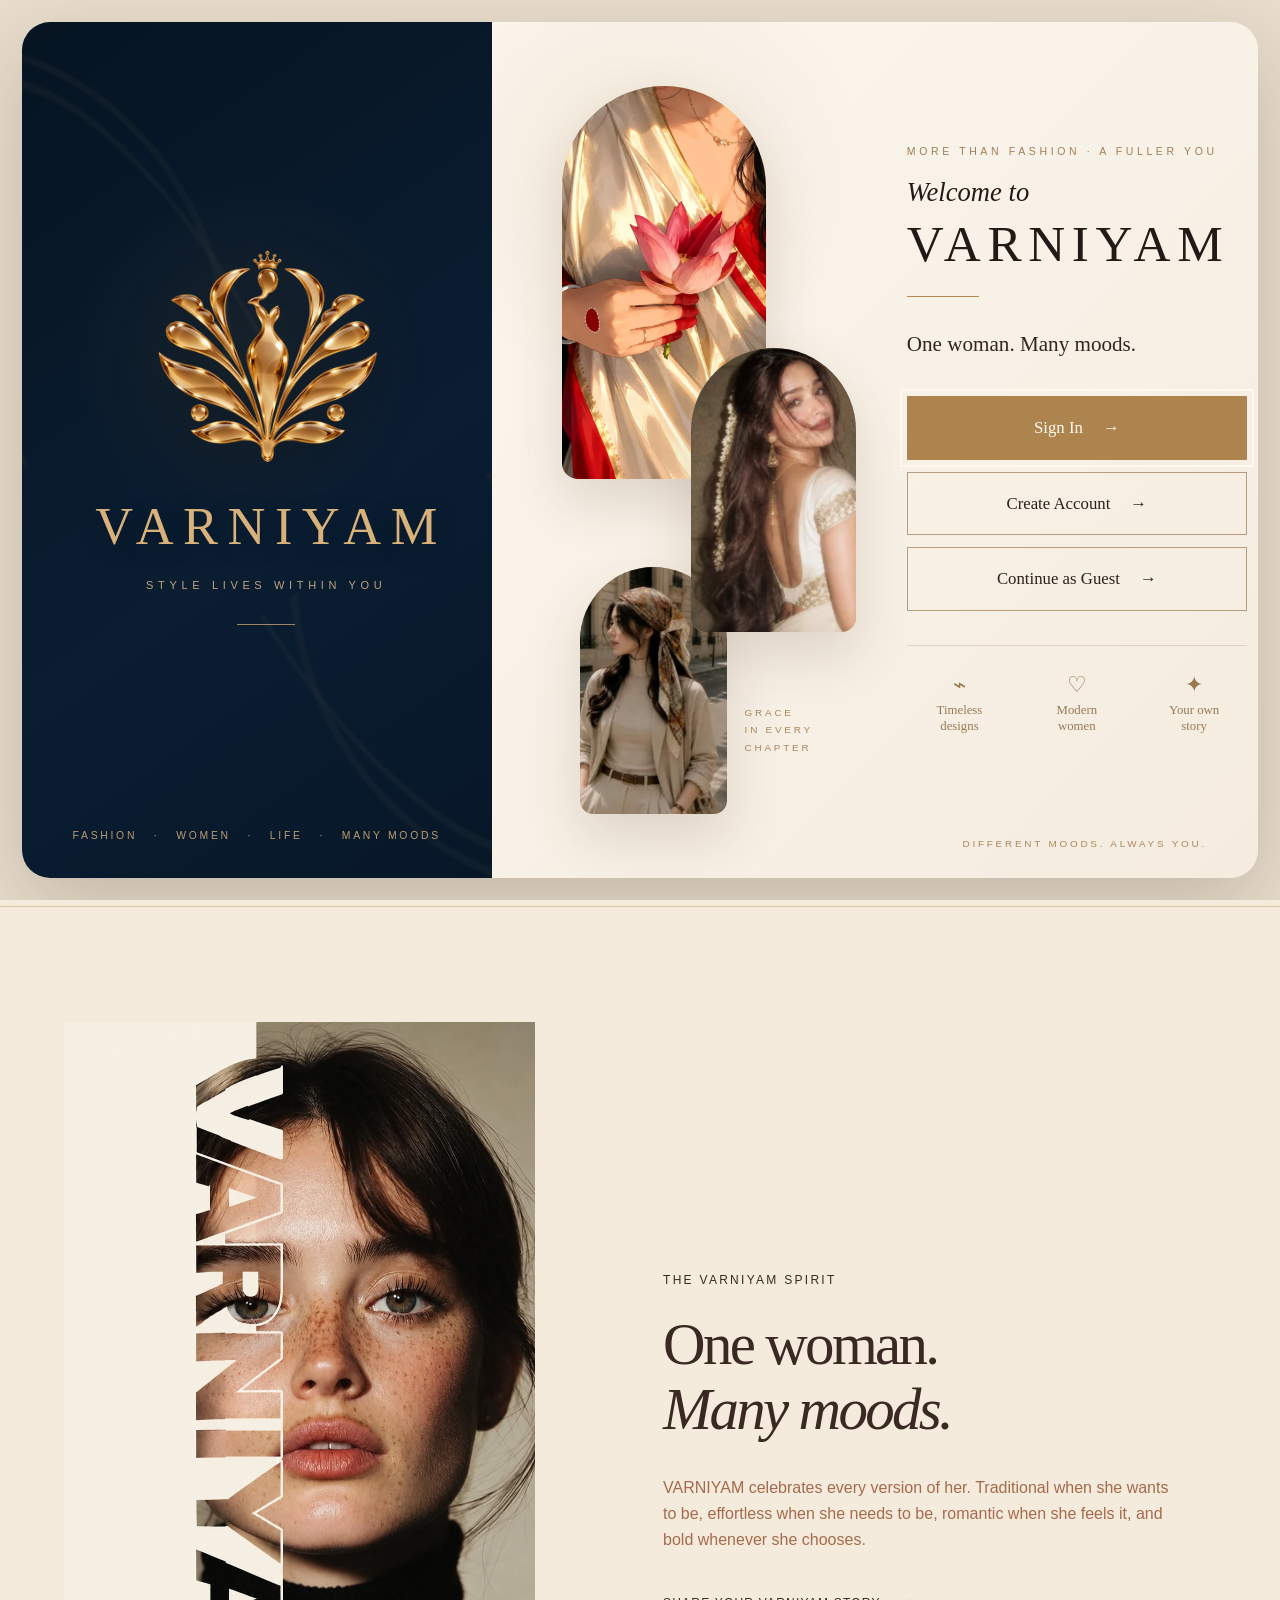
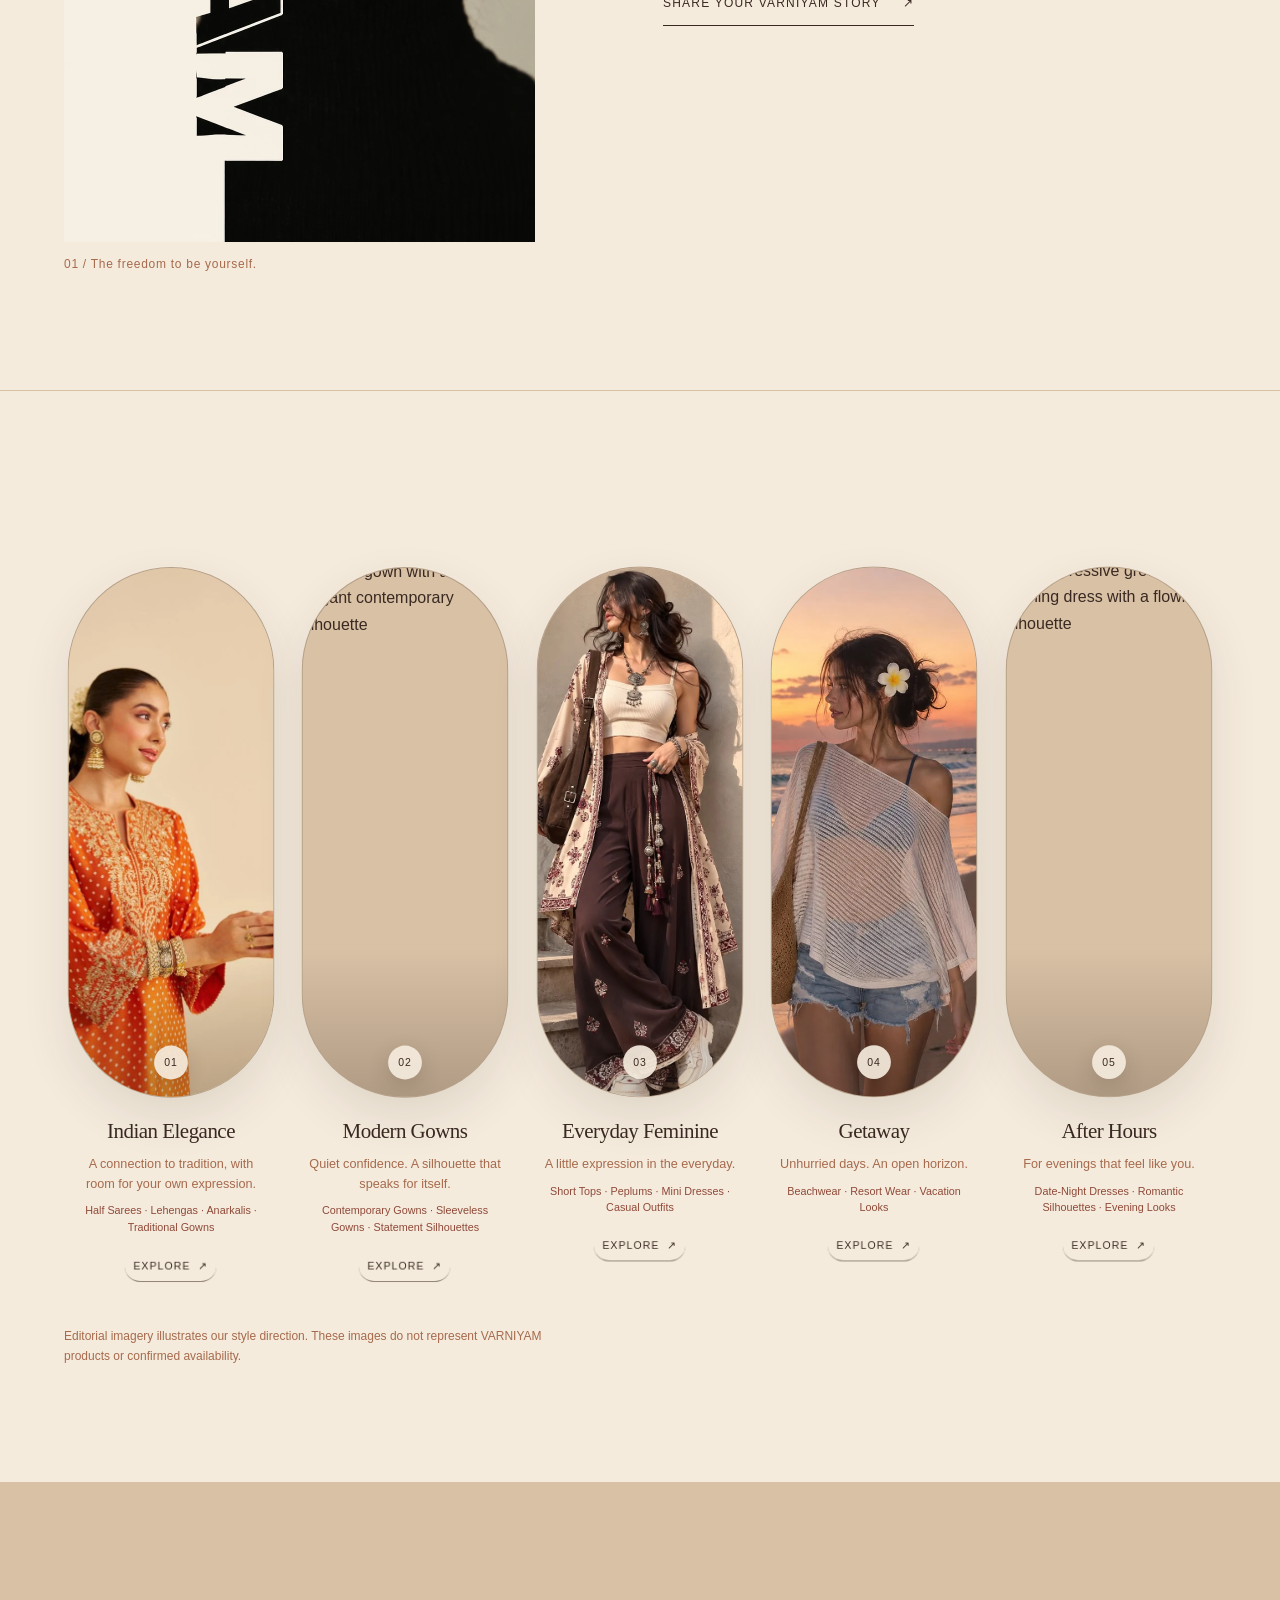
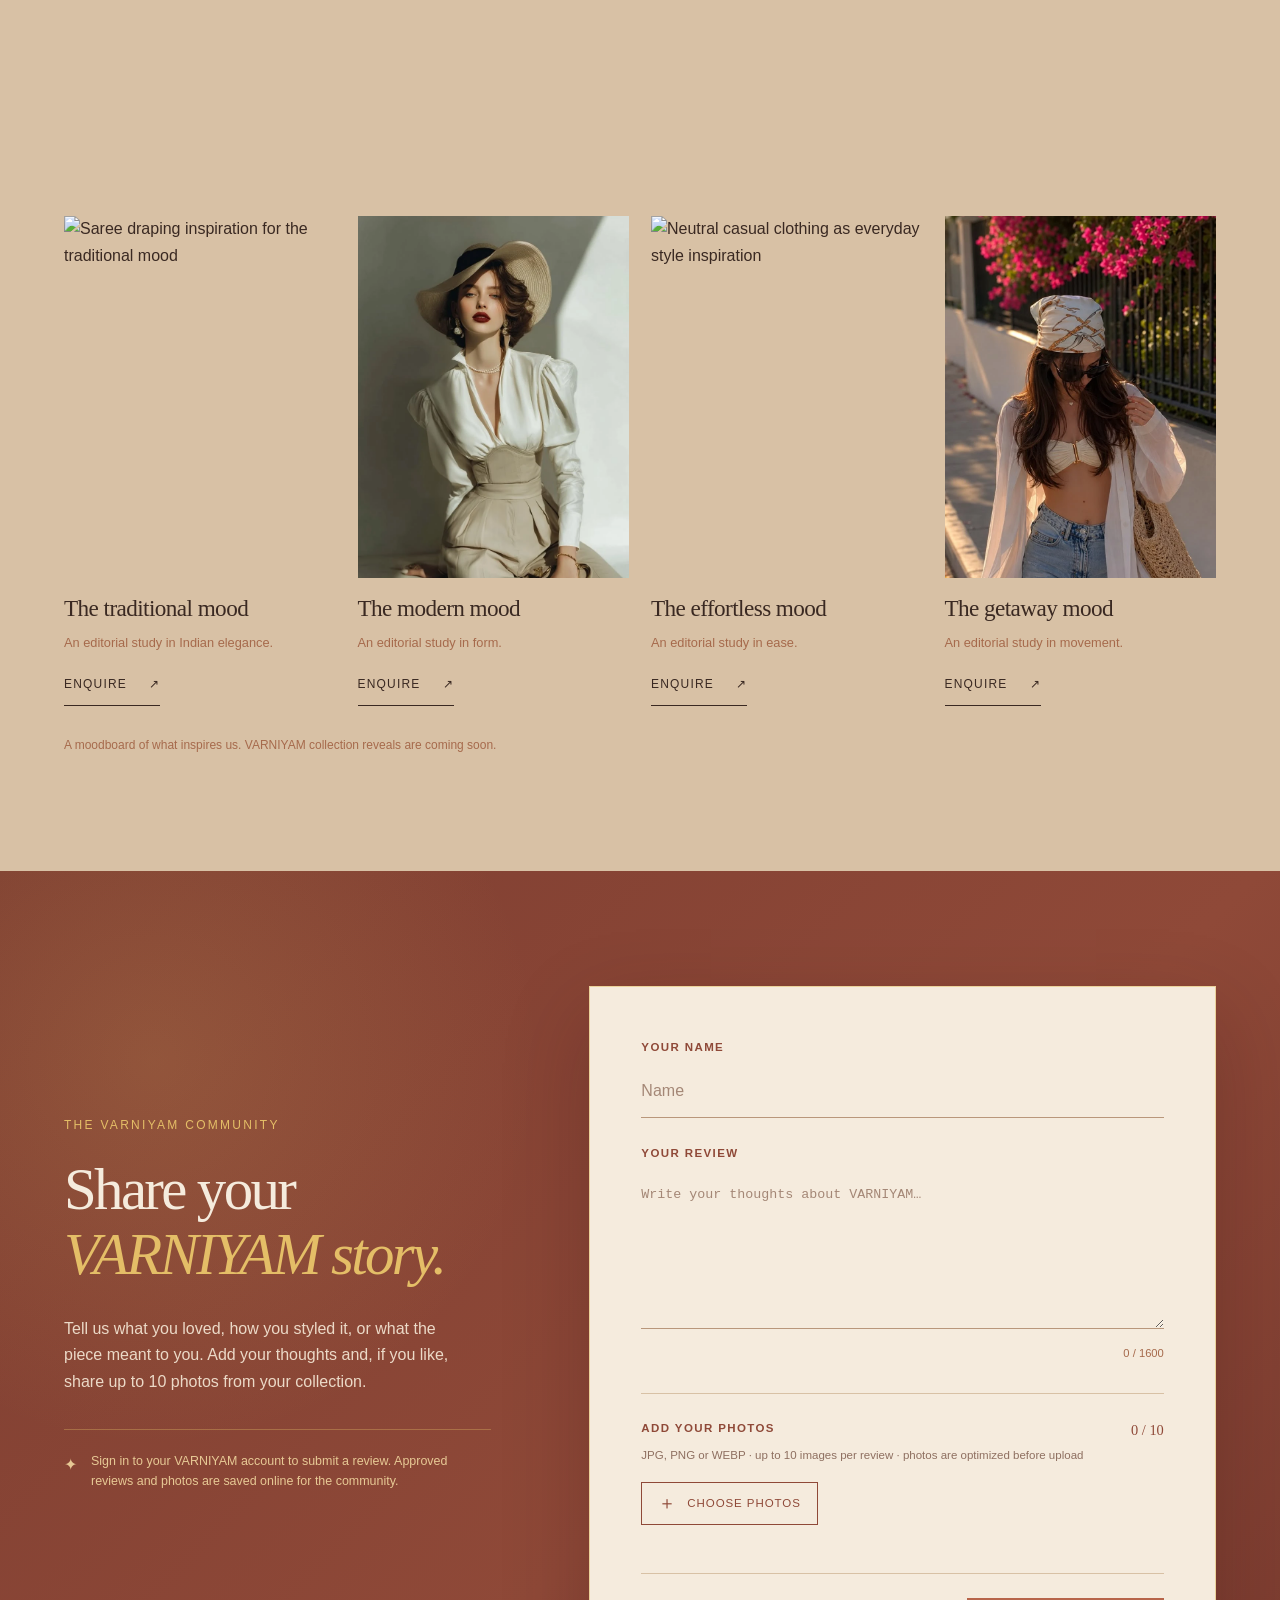
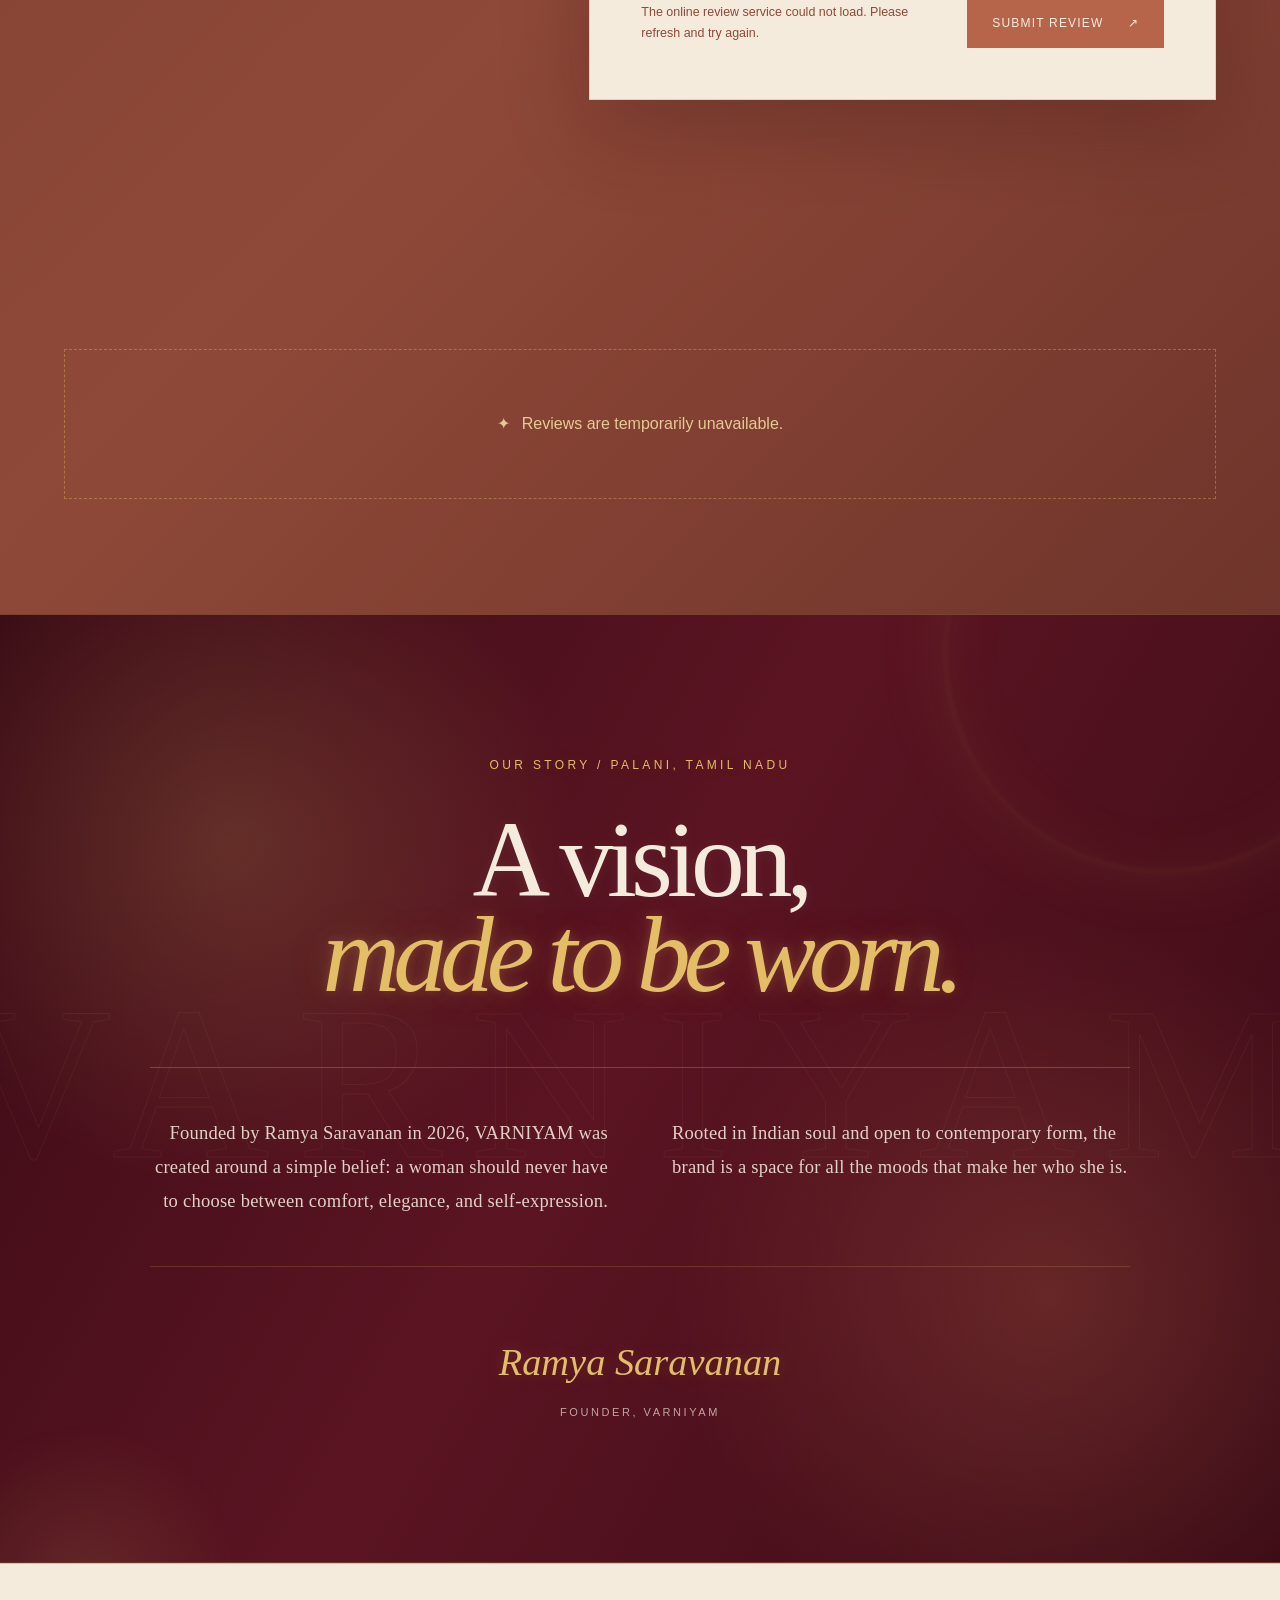
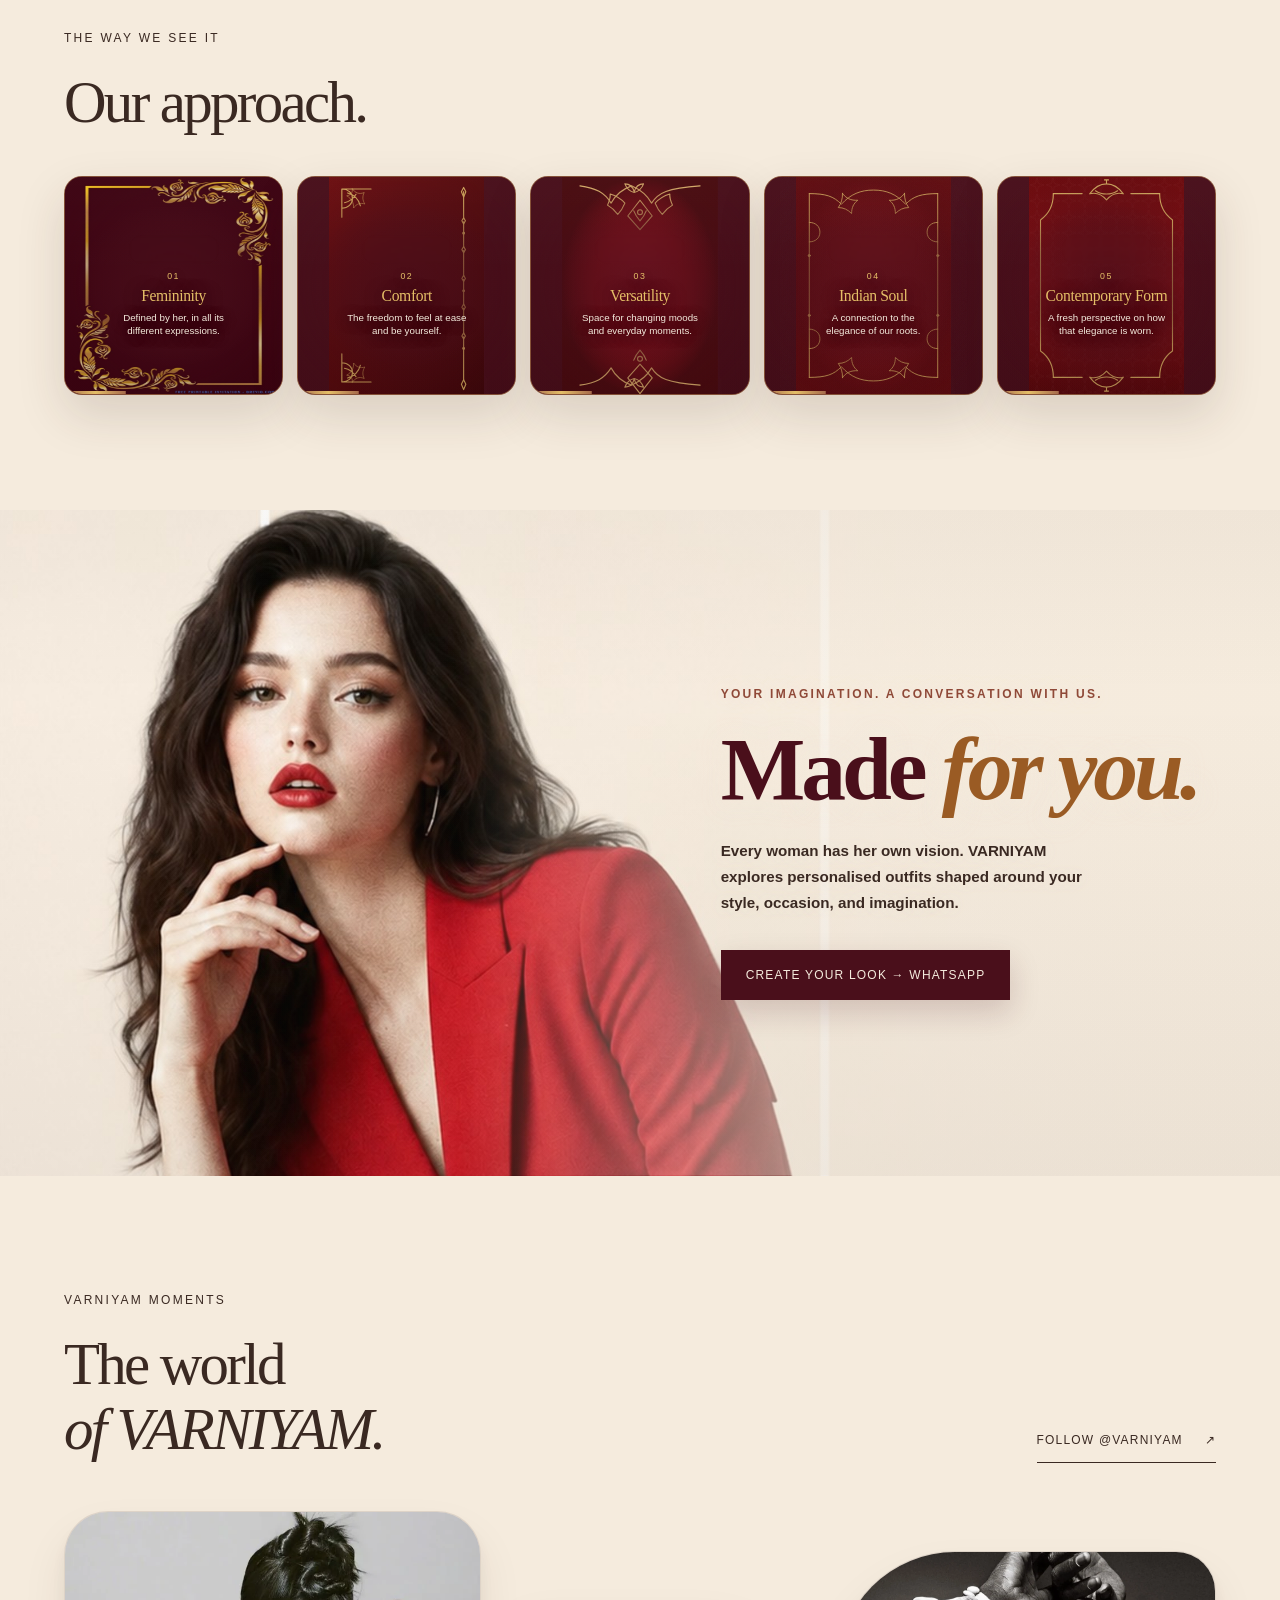
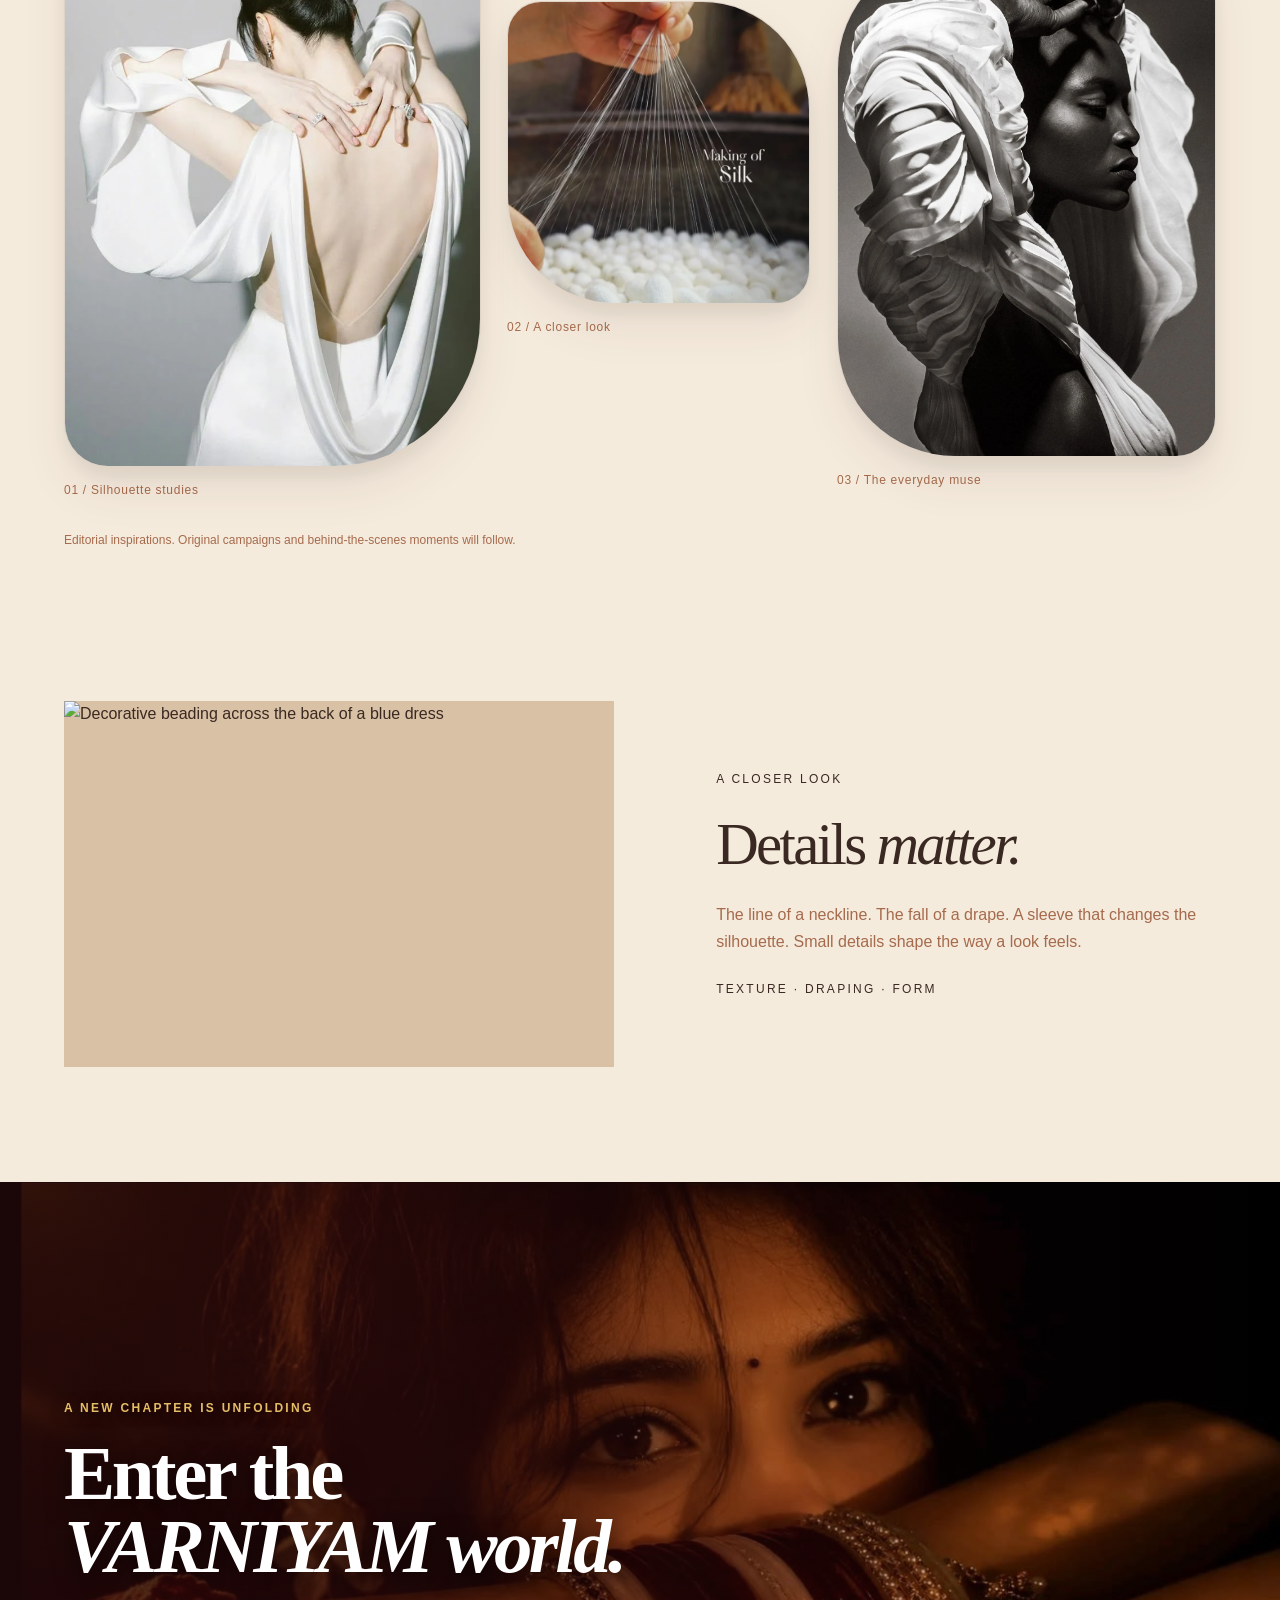
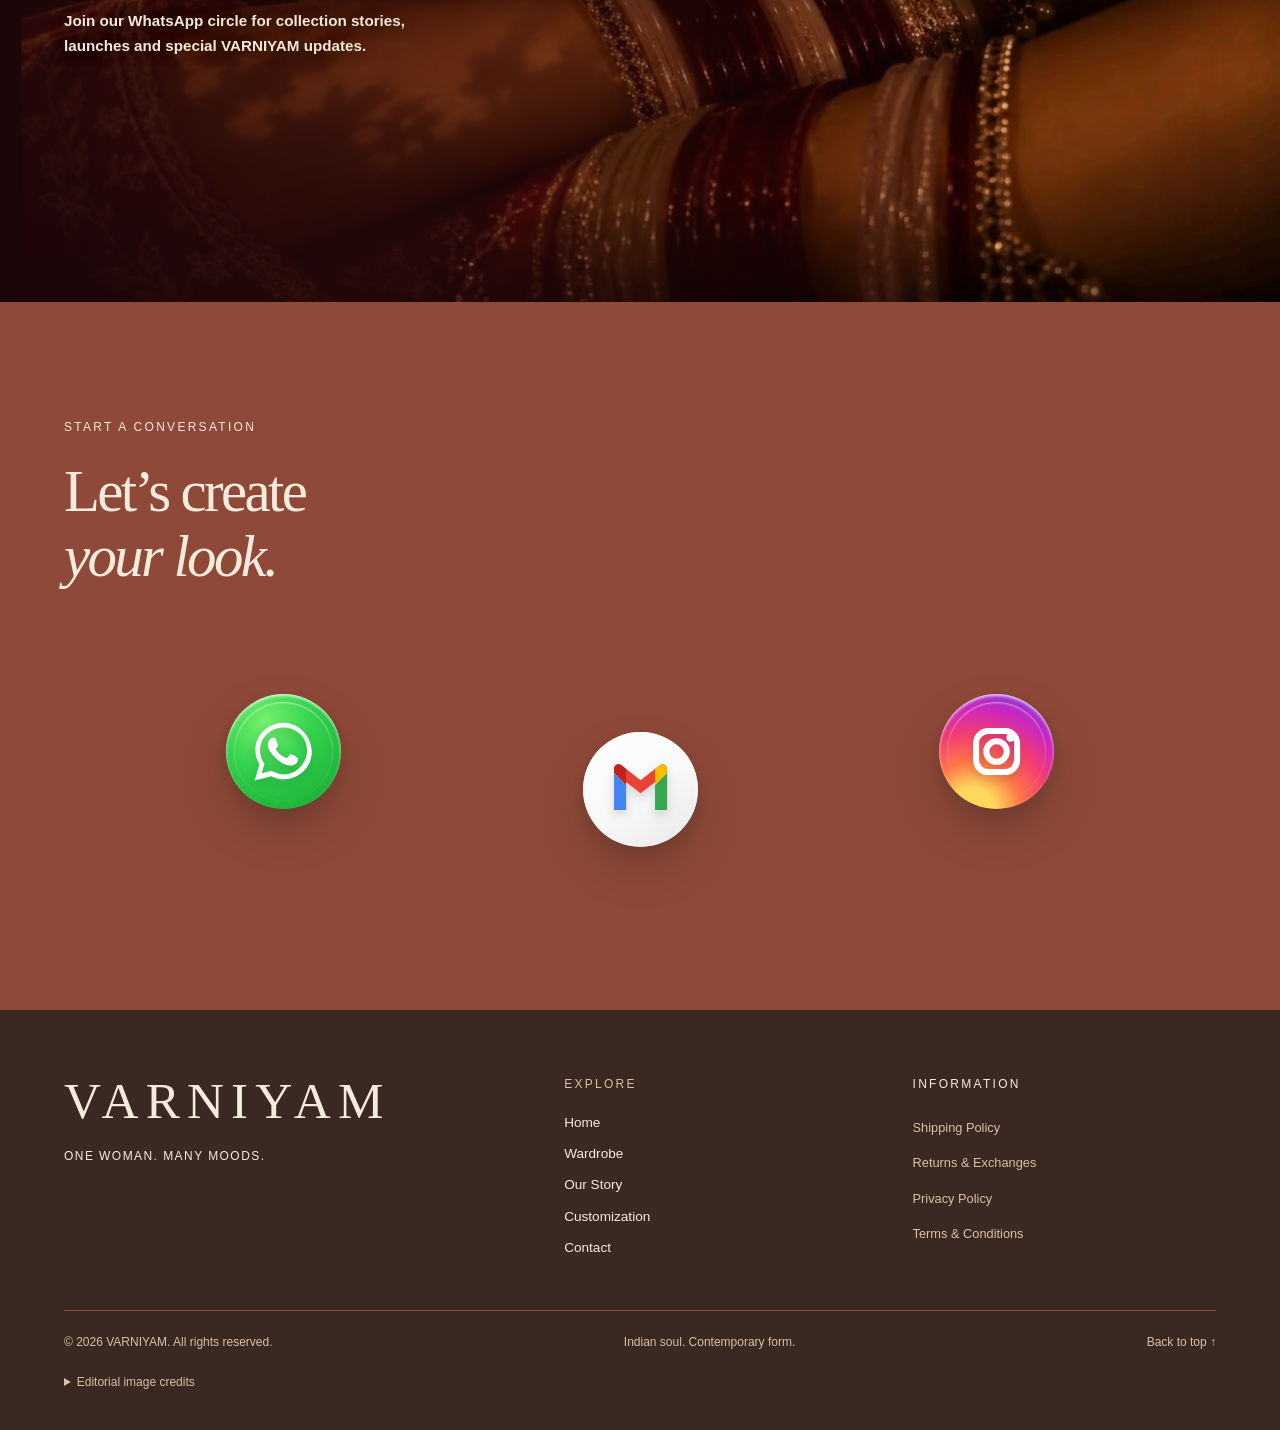
==== commit 8271ab86: "Fix footer and add policy links" ====
--- a/index.html
+++ b/index.html
@@ -320,7 +320,43 @@
 </a></div>
 </div></div></section>
 </main>
-<footer><div class="wrap"><div class="footer-main"><div class="footer-brand"><a class="logo" href="#home">VARNIYAM</a><p>ONE WOMAN. MANY MOODS.</p></div><nav class="footer-links" aria-label="Footer navigation"><a href="VARNIYAM_policies.html#shipping">Shipping Policy</a><a href="VARNIYAM_policies.html#returns">Returns & Exchanges</a> <a href="VARNIYAM_policies.html#privacy">Privacy Policy</a><a href="VARNIYAM_policies.html#terms">Terms & Conditions</a></nav> class="footer-links"><span class="eyebrow">Explore</span><a href="#home">Home</a><a href="#wardrobe">Wardrobe</a><a href="#story">Our Story</a><a href="#customization">Customization</a><a href="#contact">Contact</a></nav><div class="policies"><span class="eyebrow">Information</span><p>Policies coming soon</p><details><summary>Shipping</summary><p>Shipping information has not been published. Please contact VARNIYAM with your enquiry.</p></details><details><summary>Returns</summary><p>A returns policy has not been published. Please discuss terms with VARNIYAM before placing an order.</p></details><details><summary>Privacy Policy</summary><p>The full privacy policy is coming soon. If you join WhatsApp updates, the phone number and consent you provide are saved in Supabase so VARNIYAM can manage your subscription and messaging preferences. The community review form sends the name, review text, and selected photos you choose to Supabase so VARNIYAM can moderate them and, after approval, display them publicly. Editorial images load from Pexels; Instagram and WhatsApp links take you to those services.</p></details><details><summary>Terms</summary><p>Terms are coming soon. This website is a brand portfolio. Editorial images are inspiration and do not confirm product availability.</p></details></div></div><div class="footer-bottom"><span>© 2026 VARNIYAM. All rights reserved.</span><span>Indian soul. Contemporary form.</span><a href="#home">Back to top ↑</a></div><details class="image-credits"><summary>Editorial image credits</summary><p>Independent editorial photography, used as style inspiration. Photographs by <a href="https://www.pexels.com/photo/elegant-woman-in-traditional-saree-indoors-32597575/" rel="noopener noreferrer" target="_blank">Rehman Alee</a>, <a href="https://www.pexels.com/photo/girl-in-a-green-dress-7273705/" rel="noopener noreferrer" target="_blank">Alejandro Peralta</a>, <a href="https://www.pexels.com/photo/stylish-woman-in-cozy-beige-loungewear-30698041/" rel="noopener noreferrer" target="_blank">Sara Kazemi</a>, <a href="https://www.pexels.com/photo/a-woman-wearing-a-white-dress-at-the-beach-8112481/" rel="noopener noreferrer" target="_blank">Rachel Claire</a>, <a href="https://www.pexels.com/photo/satin-dress-with-beads-10457695/" rel="noopener noreferrer" target="_blank">Ekaterina</a>. Used under the <a href="https://www.pexels.com/license/" rel="noopener noreferrer" target="_blank">Pexels license</a>. Gown photograph by <a href="https://www.pexels.com/photo/elegant-woman-in-black-evening-gown-posing-33365174/" rel="noopener noreferrer" target="_blank">Ivan Aguilar</a>, also under the Pexels license. No endorsement or affiliation is implied.</p></details></div></footer>
+<footer><div class="wrap"><div class="footer-main">
+
+  <div class="footer-brand">
+    <a class="logo" href="#home">VARNIYAM</a>
+    <p>ONE WOMAN. MANY MOODS.</p>
+  </div>
+
+  <nav aria-label="Footer navigation" class="footer-links">
+    <span class="eyebrow">Explore</span>
+    <a href="#home">Home</a>
+    <a href="#wardrobe">Wardrobe</a>
+    <a href="#story">Our Story</a>
+    <a href="#customization">Customization</a>
+    <a href="#contact">Contact</a>
+  </nav>
+
+  <div class="policies">
+    <span class="eyebrow">Information</span>
+
+    <p>
+      <a href="VARNIYAM_policies.html#shipping">Shipping Policy</a>
+    </p>
+
+    <p>
+      <a href="VARNIYAM_policies.html#returns">Returns &amp; Exchanges</a>
+    </p>
+
+    <p>
+      <a href="VARNIYAM_policies.html#privacy">Privacy Policy</a>
+    </p>
+
+    <p>
+      <a href="VARNIYAM_policies.html#terms">Terms &amp; Conditions</a>
+    </p>
+  </div>
+
+</div><div class="footer-bottom"><span>© 2026 VARNIYAM. All rights reserved.</span><span>Indian soul. Contemporary form.</span><a href="#home">Back to top ↑</a></div><details class="image-credits"><summary>Editorial image credits</summary><p>Independent editorial photography, used as style inspiration. Photographs by <a href="https://www.pexels.com/photo/elegant-woman-in-traditional-saree-indoors-32597575/" rel="noopener noreferrer" target="_blank">Rehman Alee</a>, <a href="https://www.pexels.com/photo/girl-in-a-green-dress-7273705/" rel="noopener noreferrer" target="_blank">Alejandro Peralta</a>, <a href="https://www.pexels.com/photo/stylish-woman-in-cozy-beige-loungewear-30698041/" rel="noopener noreferrer" target="_blank">Sara Kazemi</a>, <a href="https://www.pexels.com/photo/a-woman-wearing-a-white-dress-at-the-beach-8112481/" rel="noopener noreferrer" target="_blank">Rachel Claire</a>, <a href="https://www.pexels.com/photo/satin-dress-with-beads-10457695/" rel="noopener noreferrer" target="_blank">Ekaterina</a>. Used under the <a href="https://www.pexels.com/license/" rel="noopener noreferrer" target="_blank">Pexels license</a>. Gown photograph by <a href="https://www.pexels.com/photo/elegant-woman-in-black-evening-gown-posing-33365174/" rel="noopener noreferrer" target="_blank">Ivan Aguilar</a>, also under the Pexels license. No endorsement or affiliation is implied.</p></details></div></footer>
 <a aria-label="Back to top" class="top" href="#home"><img alt="" aria-hidden="true" src="assets/icons/back-to-top-icon.webp"/></a>
 <script src="js/main.js"></script>
 <script src="js/hero.js"></script>
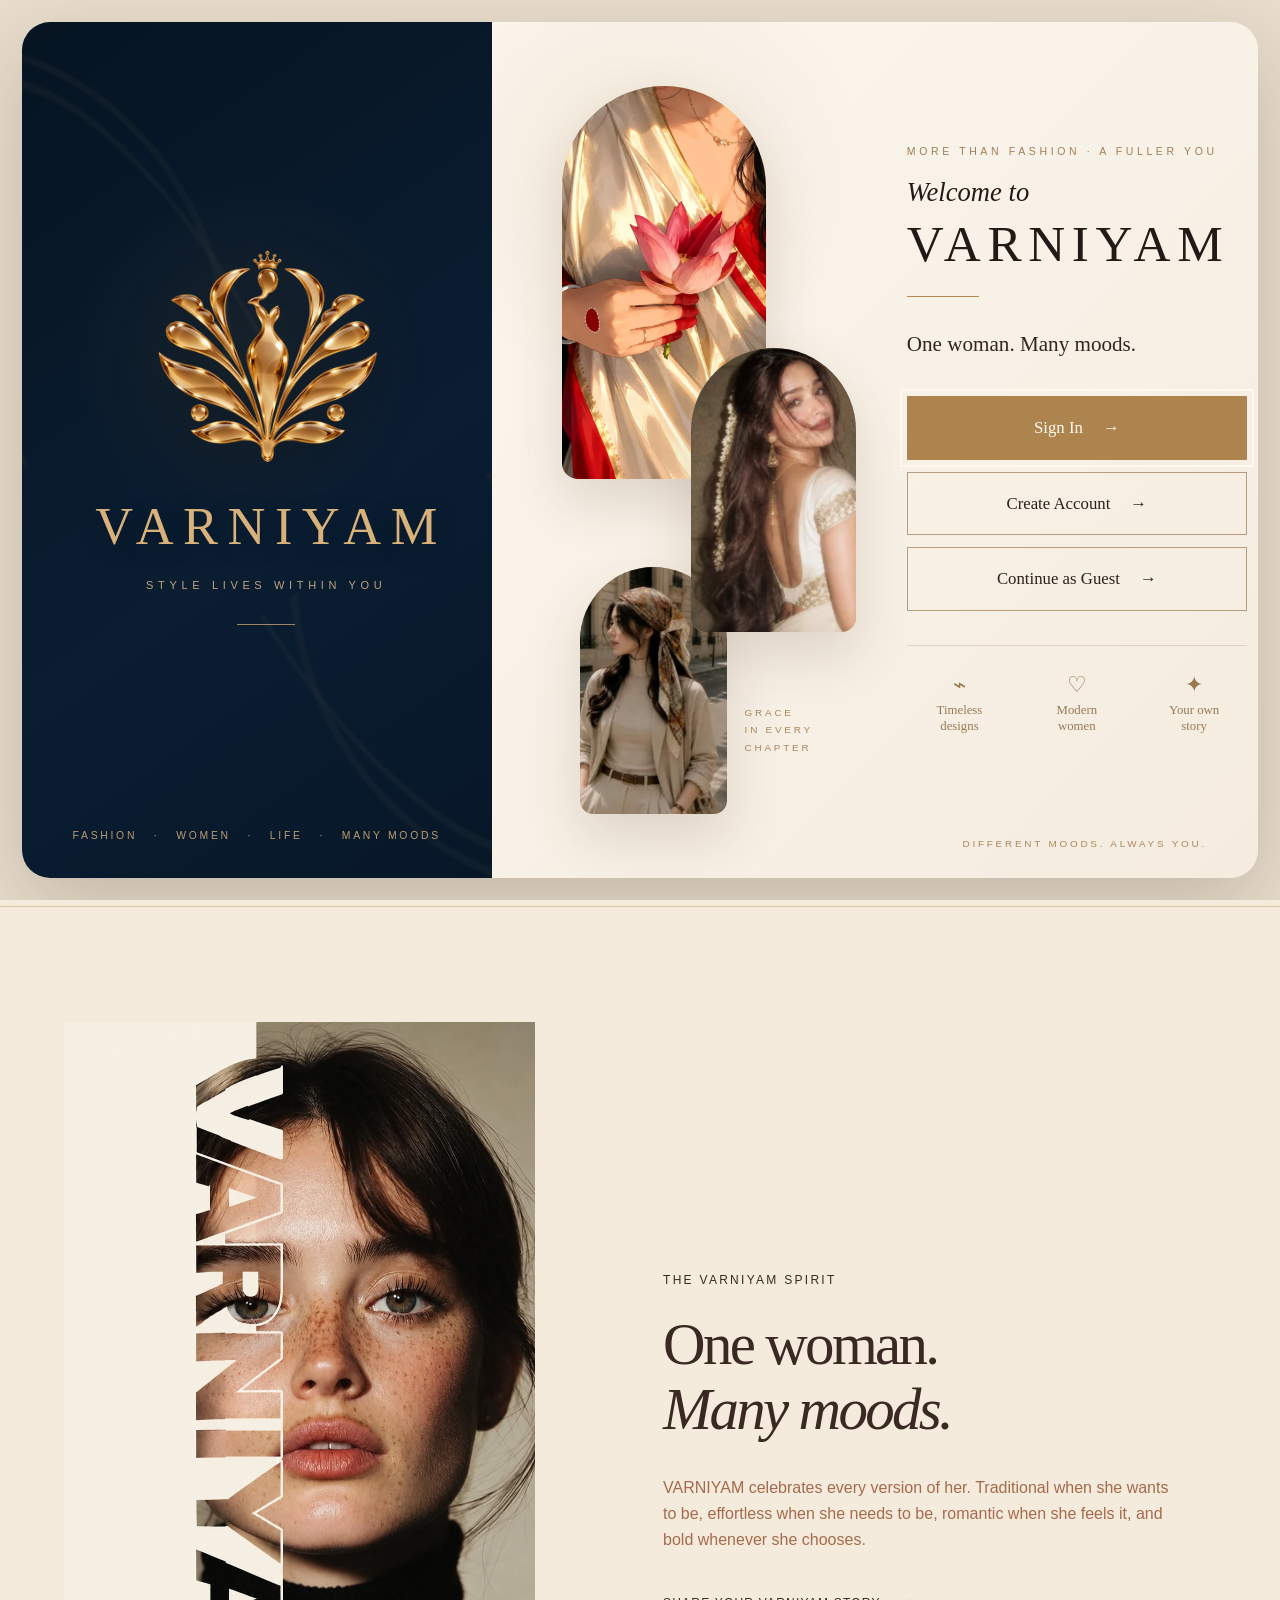
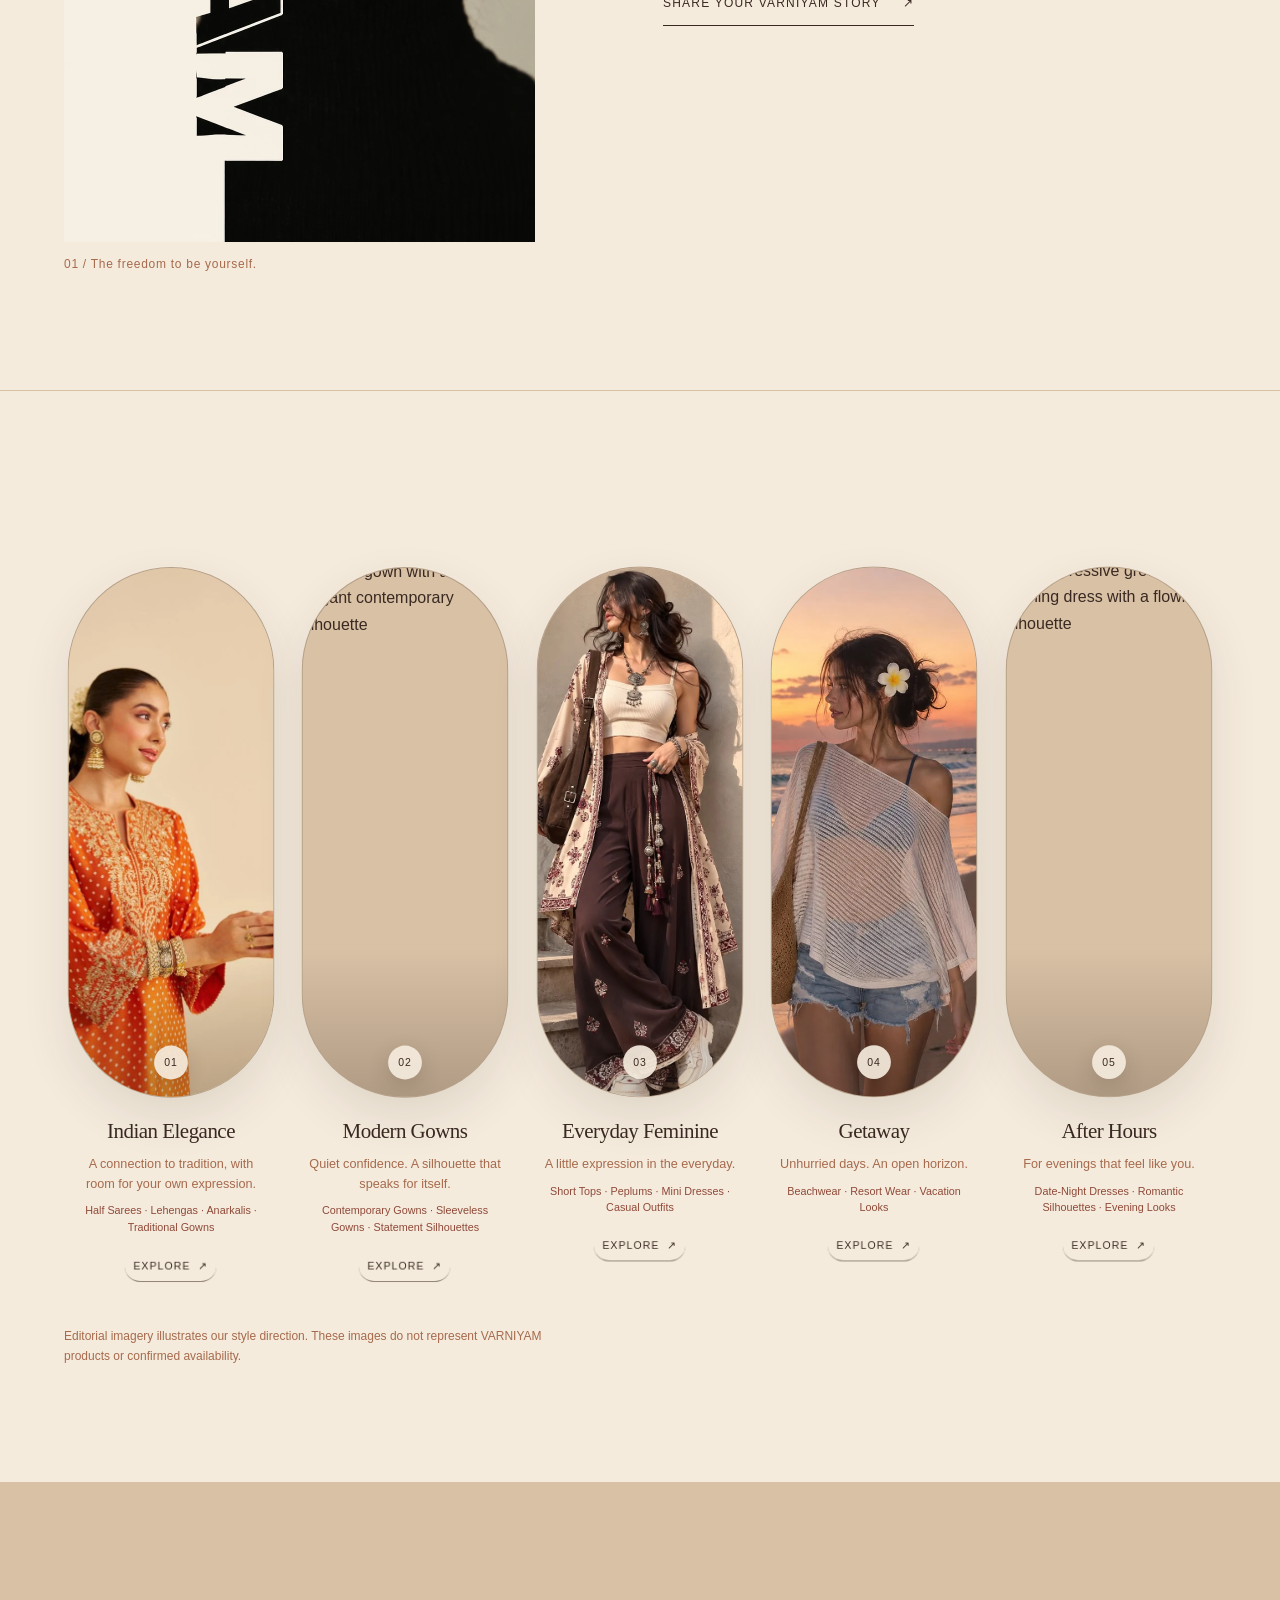
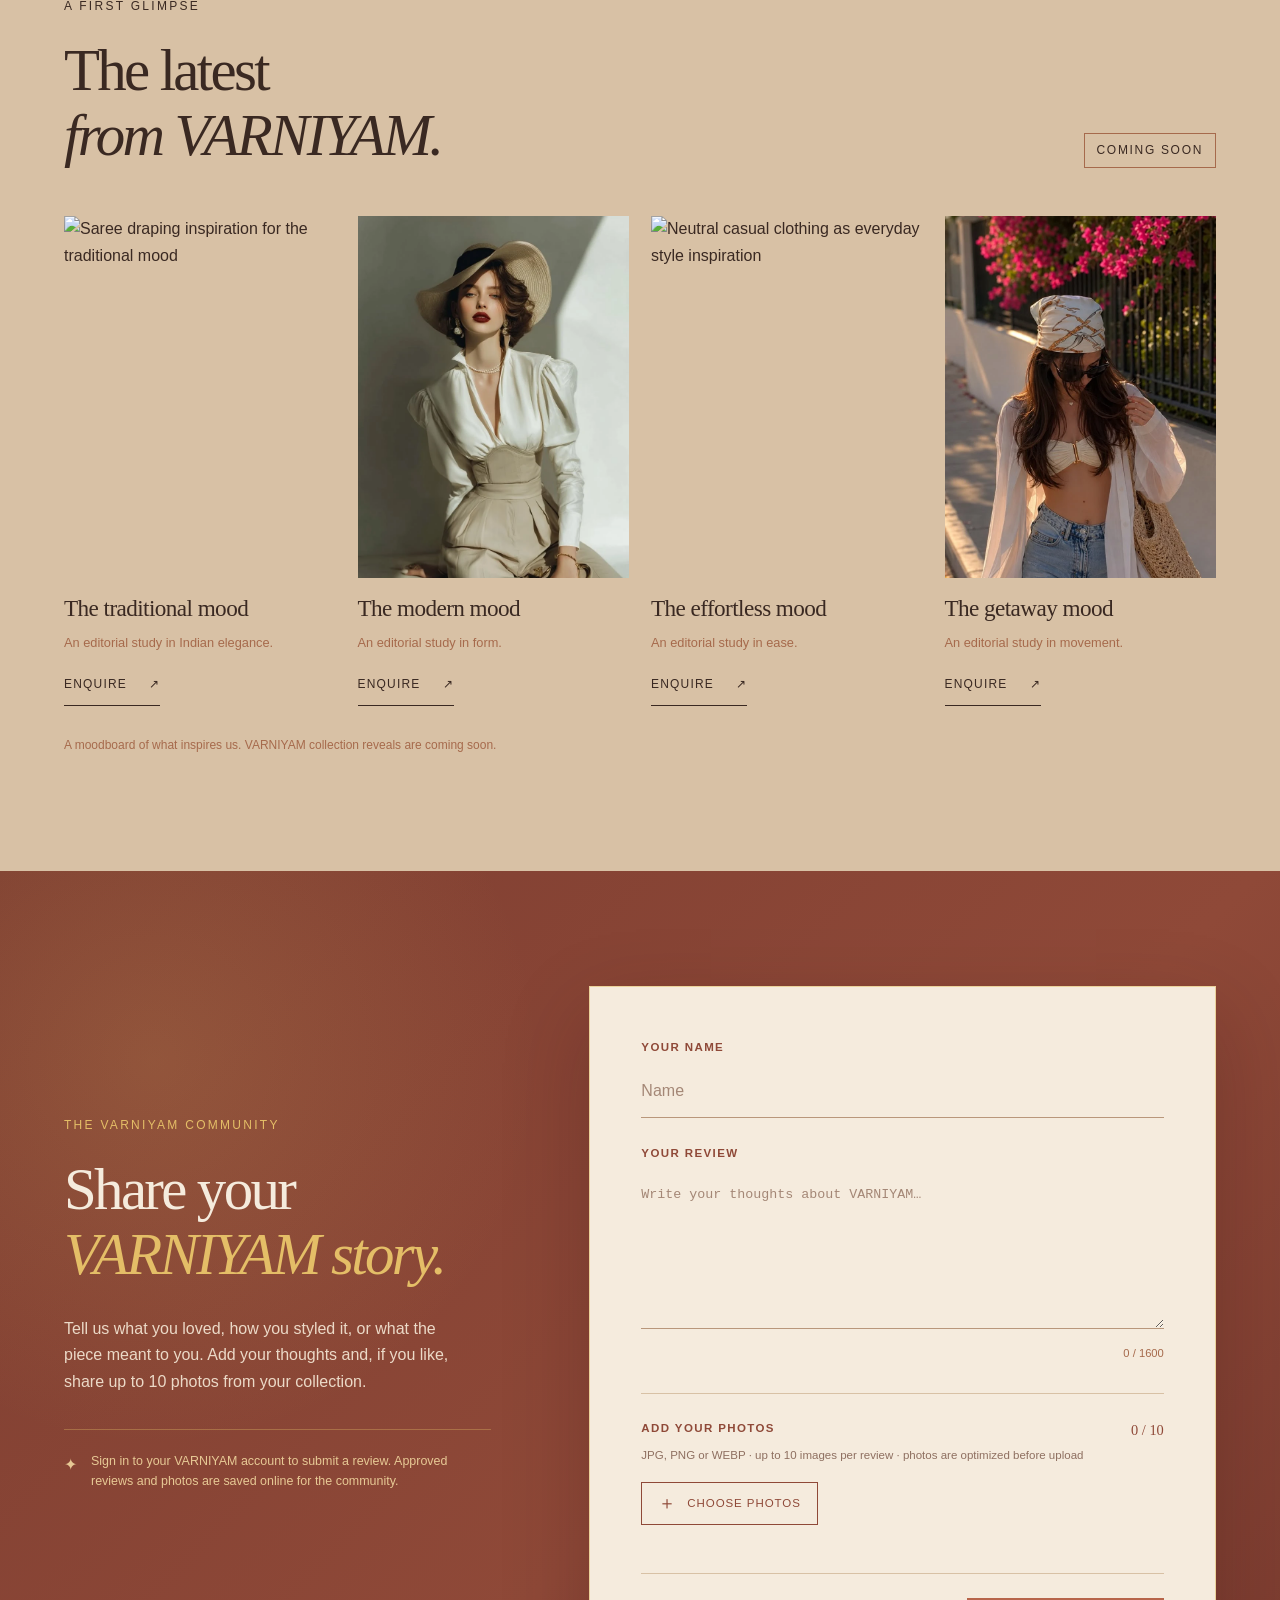
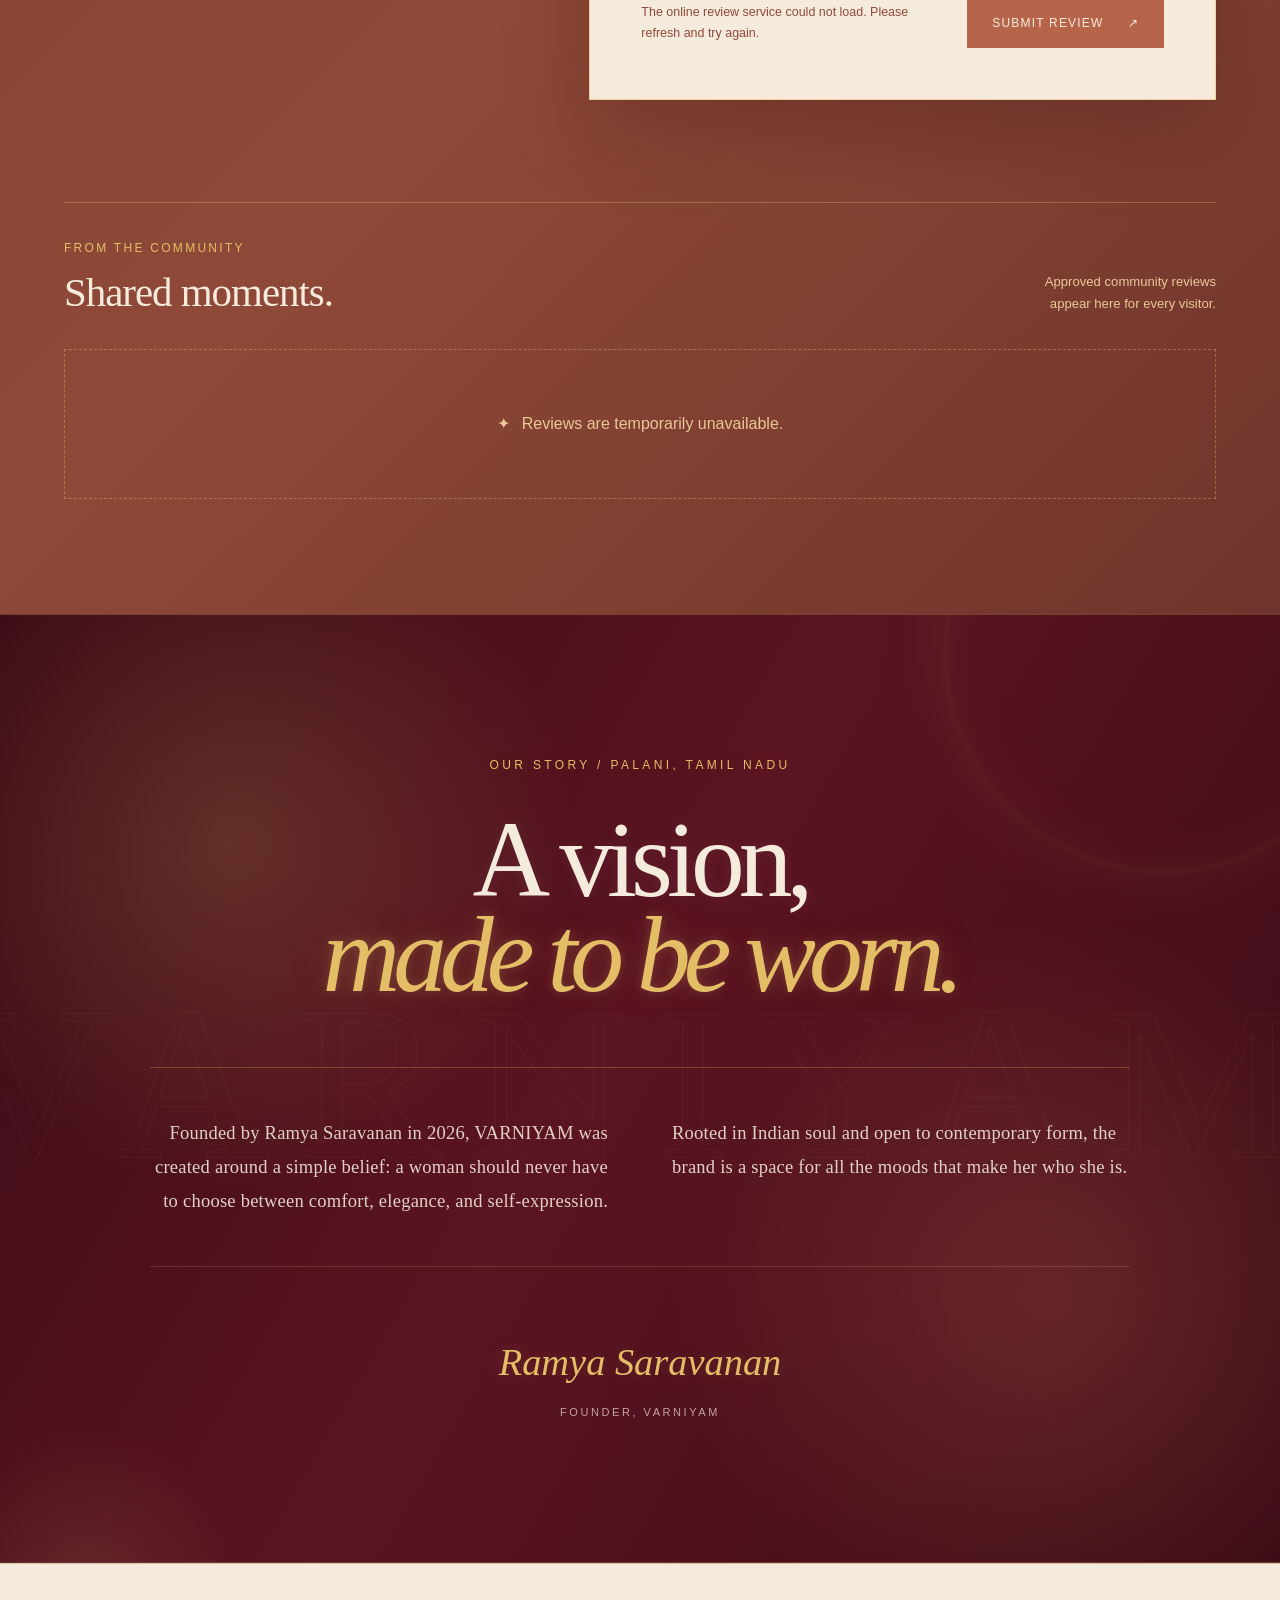
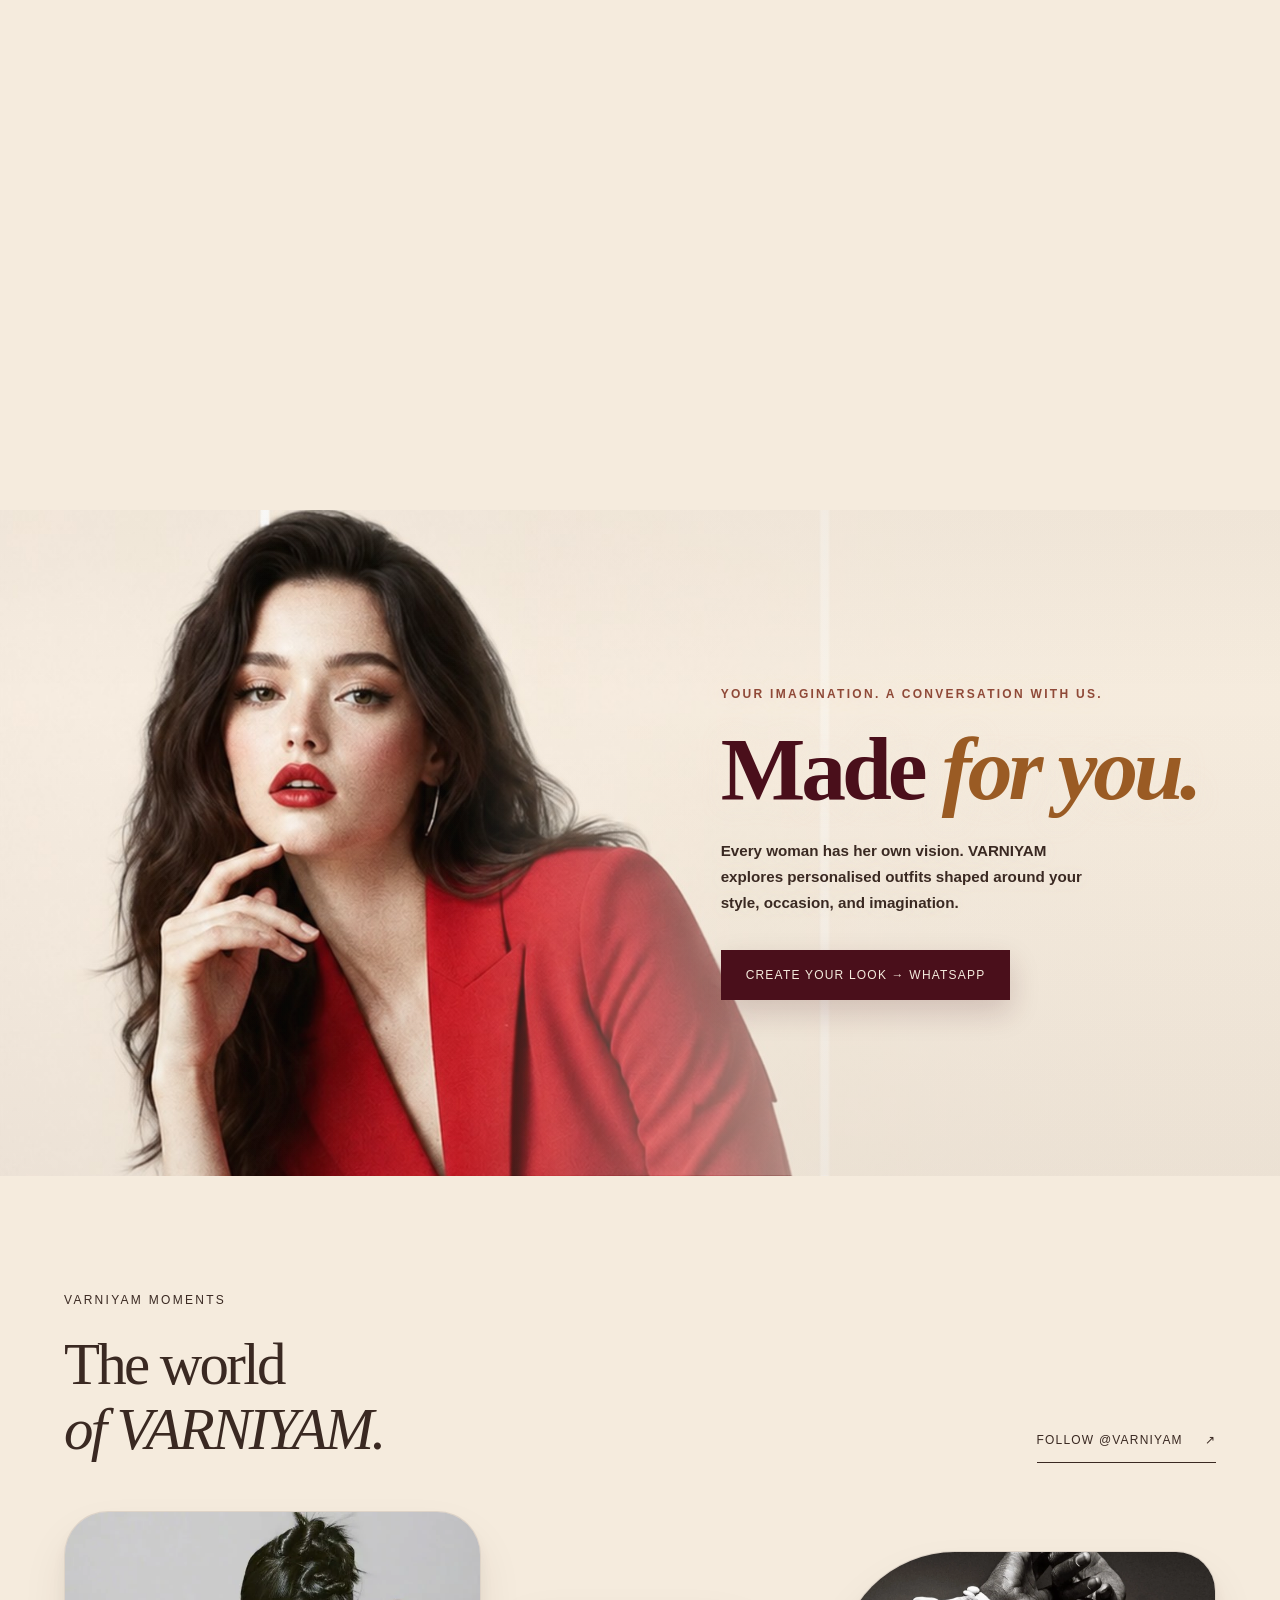
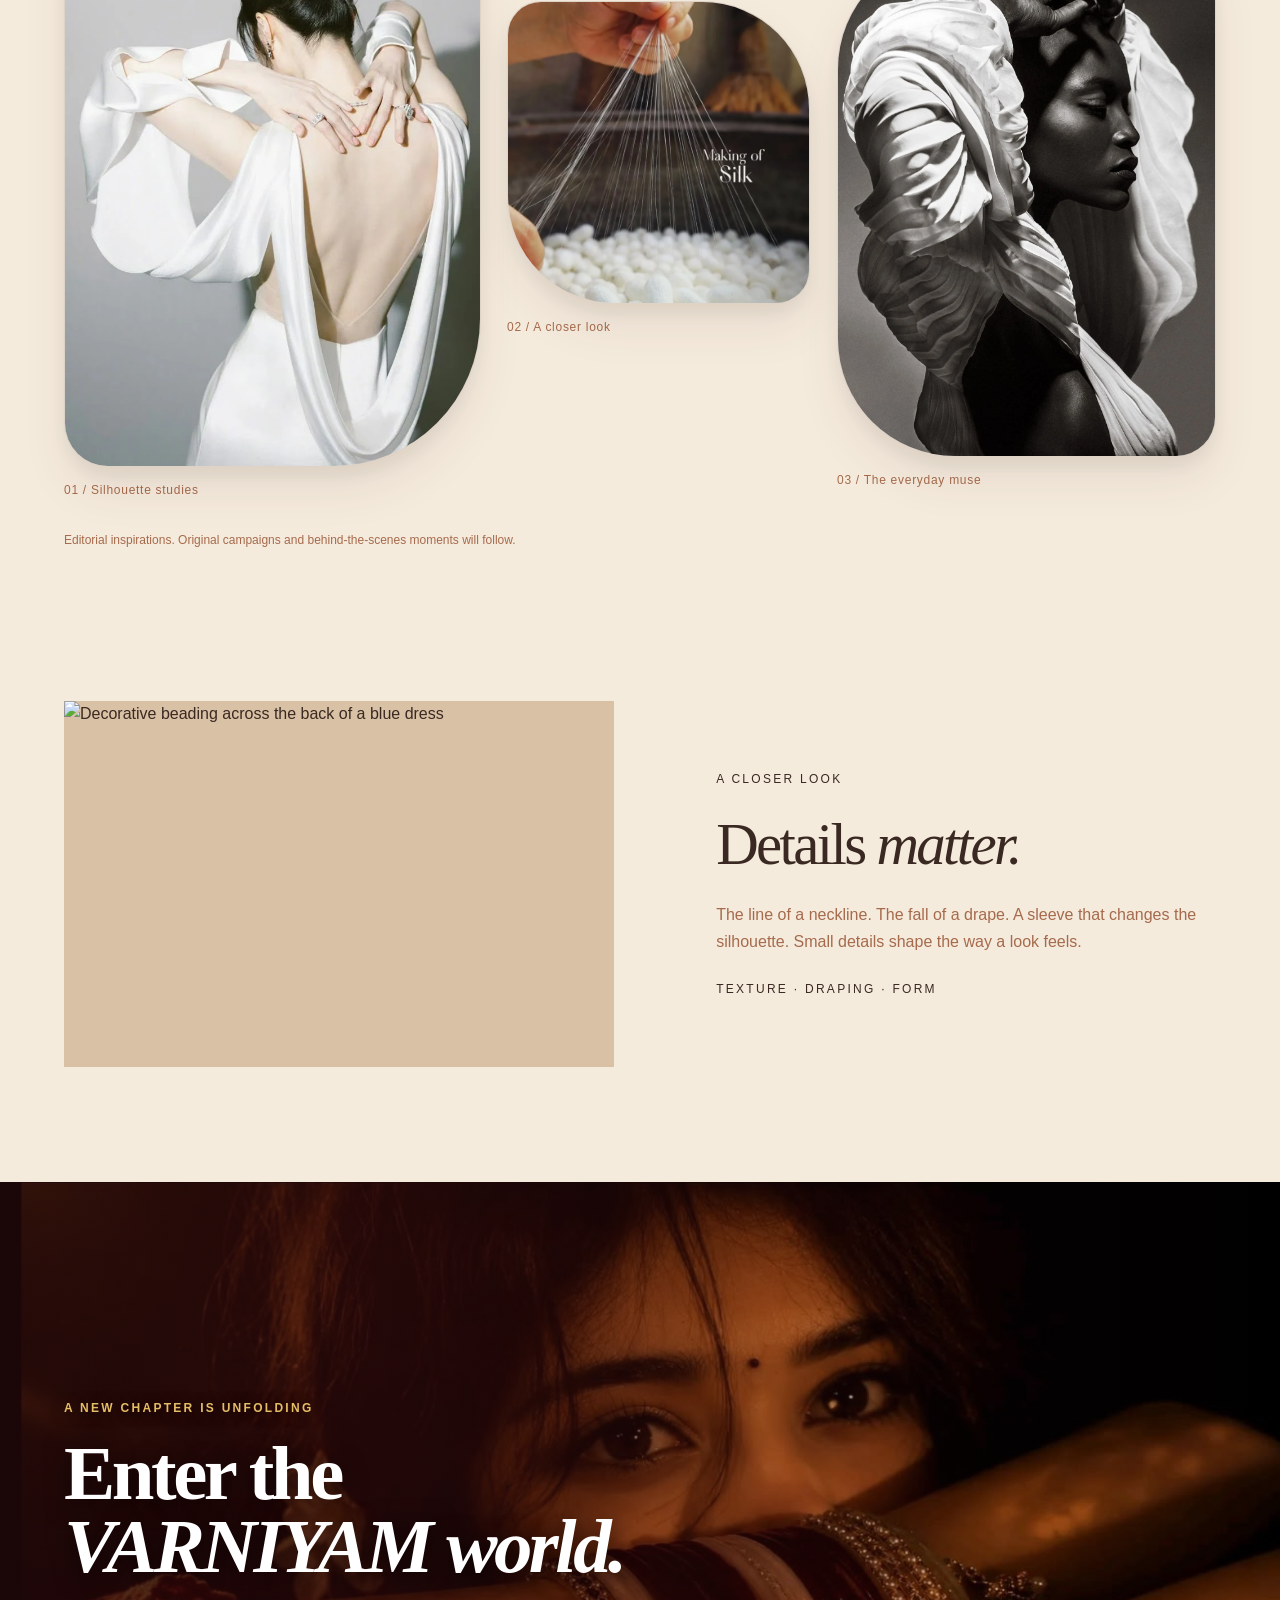
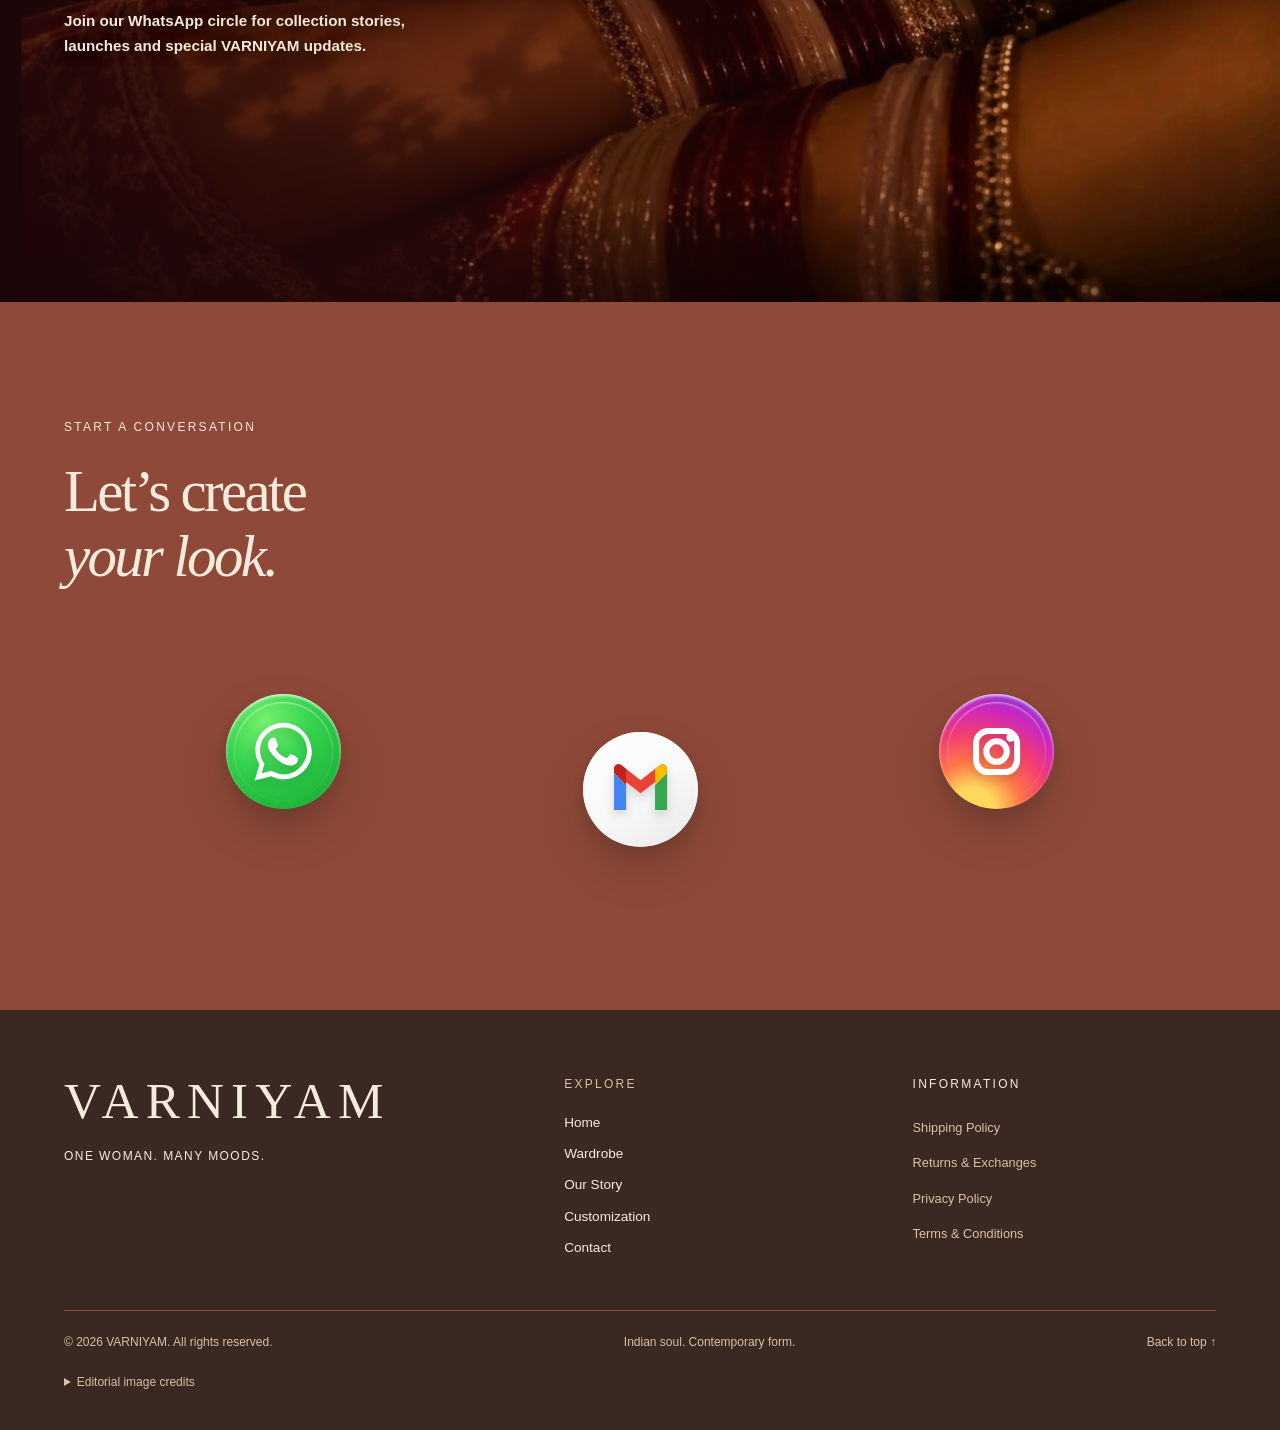
==== commit 3eea4eee: "Install and configure Vercel Web Analytics Implemented Vercel Web Analytics for the VARNIYAM website" ====
--- a/index.html
+++ b/index.html
@@ -13,6 +13,10 @@
 <link href="assets/icons/favicon.svg" rel="icon" type="image/svg+xml"/>
 <noscript></noscript>
 <link href="css/style.css" rel="stylesheet"/>
+<script>
+  window.va = window.va || function () { (window.vaq = window.vaq || []).push(arguments); };
+</script>
+<script defer src="/_vercel/insights/script.js"></script>
 </head>
 <body>
 <div aria-label="Welcome to VARNIYAM" aria-modal="true" class="entry-gate" id="entry-gate" role="dialog">
